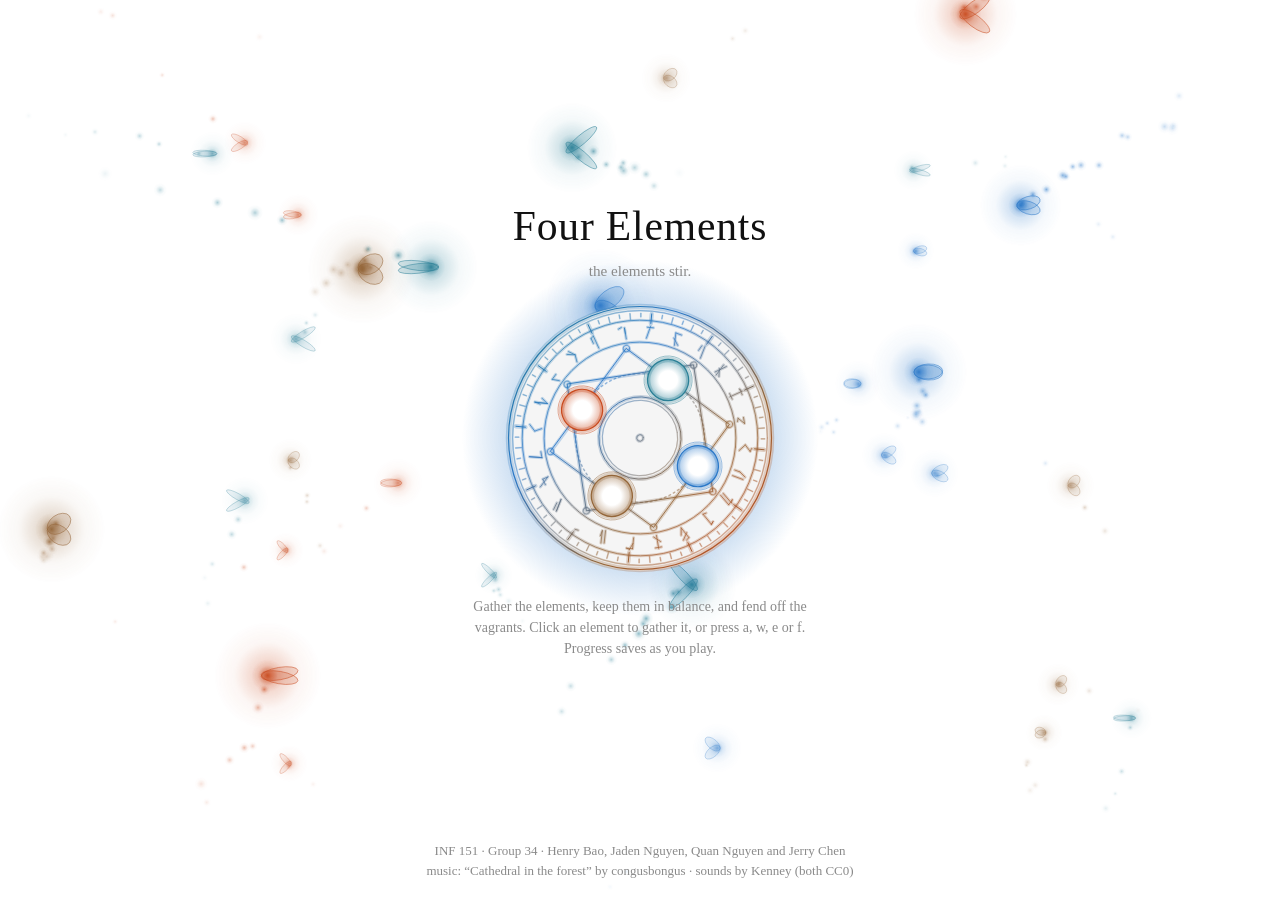
==== index.html @ 374d58bd "Refining the opening sequence UI adjustments and bug cleaning for the opening sequence" ====
<!doctype html>
<html lang="en">
<head>
<meta charset="utf-8">
<meta name="viewport" content="width=device-width, initial-scale=1">
<title>Four Elements</title>
<link rel="stylesheet" href="css/style.css">
<style>
  /* launch page: reuses the game's colours and fonts so light/dark mode match */
  body { min-height: 100vh; box-sizing: border-box; display: flex; flex-direction: column; align-items: center; padding: 20px; }
  .home { flex: 1; display: flex; flex-direction: column; align-items: center; justify-content: center; gap: 28px; text-align: center; }
  .home h1 { margin: 0; font-size: 2.6em; font-weight: normal; letter-spacing: .02em; }
  .home .sub { margin: -16px 0 0; color: var(--muted); font-size: 0.95em; }
  .menu { display: flex; flex-direction: column; align-items: center; gap: 12px; }
  .play {
    font: inherit; color: var(--fg); background: var(--bg); text-decoration: none;
    border: 1px solid var(--line); padding: 8px 0; width: 9em; text-align: center; cursor: pointer;
    transition: box-shadow .2s ease, background .2s ease;
  }
  .play.quiet { border-color: color-mix(in srgb, var(--line) 40%, var(--bg)); color: var(--dim); }
  .play:hover { background: var(--hover); text-decoration: underline; box-shadow: 0 0 14px -3px var(--fg); }
  .play:focus-visible { outline: 2px solid var(--fg); outline-offset: 2px; }
  .play:active { transform: translateY(1px); }
  .saved { margin: 0; color: var(--muted); font-size: 0.8125em; }
  .menu .confirm { display: flex; gap: 10px; align-items: baseline; font-size: 0.875em; }
  .hint { margin: 0; color: var(--muted); font-size: 0.875em; max-width: 26em; line-height: 1.5; }
  .credits { margin: 0; color: var(--muted); font-size: 0.8125em; text-align: center; line-height: 1.5; }

  /* the red circle for a returning player: erases the save, after a question */
  :root { --reset: #c4271f; }
  @media (prefers-color-scheme: dark) { :root:not([data-theme="light"]) { --reset: #ff6b5e; } }
  :root[data-theme="dark"] { --reset: #ff6b5e; }
  .reset { position: fixed; right: 18px; bottom: 14px; z-index: 4; display: flex; flex-direction: column; align-items: flex-end; gap: 10px; transition: opacity .5s ease; }
  .reset-btn { position: relative; width: 64px; height: 64px; padding: 0; border: 0; border-radius: 50%; background: none; cursor: pointer; -webkit-tap-highlight-color: transparent; }
  .reset-btn::before { content: ""; position: absolute; inset: -14px; border-radius: 50%; pointer-events: none; opacity: 0; transition: opacity .25s ease;
    background: radial-gradient(circle, color-mix(in srgb, var(--reset) 38%, transparent) 0, transparent 68%); }
  .reset-btn canvas { position: relative; display: block; width: 100%; height: 100%; opacity: .78; transition: opacity .25s ease; animation: rspin 70s linear infinite; }
  .reset-btn:hover::before, .reset-btn:focus-visible::before, .reset-btn[aria-expanded="true"]::before { opacity: 1; }
  .reset-btn:hover canvas, .reset-btn:focus-visible canvas, .reset-btn[aria-expanded="true"] canvas { opacity: 1; }
  .reset-btn:focus-visible { outline: 2px solid var(--fg); outline-offset: 2px; }
  @keyframes rspin { to { transform: rotate(360deg); } }
  .reset-ask { box-sizing: border-box; max-width: 17em; padding: 10px 14px; border: 1px solid var(--reset); background: var(--bg); font-size: 0.875em; line-height: 1.45; animation: pop .25s ease-out; }
  .reset-ask p { margin: 0 0 6px; }
  .reset-ask .btns { display: flex; gap: 14px; }
  body.playing .reset, body.fading .reset { opacity: 0; pointer-events: none; }
  @media (max-width: 760px) { body.has-reset { padding-bottom: 88px; } }

  /* ================= opening sequence ================= */
  html.playing, body.playing { overflow: hidden; }
  .home, .credits { position: relative; z-index: 3; }
  .home > :not(.menu), .menu > :not(#play), .credits { transition: opacity .5s ease; }
  body.fading .home > :not(.menu), body.fading .menu > :not(#play), body.fading .credits, body.fading #fae { opacity: 0; }

  canvas.layer { position: fixed; inset: 0; width: 100%; height: 100%; display: block; pointer-events: none; }
  #fae { z-index: 1; transition: opacity .5s ease; }
  #sigil { z-index: 2; transition: opacity .9s ease; }
  #sigil.out { opacity: 0; }
  #fx { z-index: 5; }
  #flood { z-index: 40; display: none; }                      /* shown only while the element floods the screen */

  /* the play link is the magic circle: a round, invisible hit area laid over the drawing */
  #play { position: relative; box-sizing: border-box; width: 200px; height: 200px; padding: 0; border: 0; border-radius: 50%; background: none; box-shadow: none;
    display: block; font-size: 0; color: transparent; text-shadow: none; -webkit-tap-highlight-color: transparent; }
  #play:hover { background: none; box-shadow: none; text-decoration: none; }
  #play:active { transform: none; }
  #play:focus-visible { outline: 2px solid var(--fg); outline-offset: 4px; }

  /* dialog bubble, centred in the hole */
  .dialog { position: fixed; inset: 0; z-index: 7; display: grid; place-items: center; pointer-events: none; }
  .bubble { --c: var(--fg); font: inherit; font-size: clamp(1.05rem, 2.6vw, 1.9rem); color: var(--fg); background: var(--bg); border: 1px solid var(--c); border-radius: 999px; padding: .65em 1.4em; max-width: min(86vw, 22em); cursor: pointer; opacity: 0; pointer-events: none; box-shadow: 0 0 24px -6px var(--c); position: relative; will-change: transform, opacity; -webkit-tap-highlight-color: transparent; }
  .bubble::after { content: ""; position: absolute; inset: -4px; border-radius: inherit; box-shadow: 0 0 44px 4px var(--c); opacity: 0; pointer-events: none; }
  .bubble:hover { background: color-mix(in srgb, var(--c) 14%, var(--bg)); }
  .bubble:focus-visible { outline: 2px solid var(--fg); outline-offset: 4px; }
  .bubble.show { opacity: 1; pointer-events: auto; animation: pop .5s ease-out, bob 3.6s ease-in-out .5s infinite; }
  .bubble.show.burst { pointer-events: none; animation: burst .7s ease-out forwards; }
  .bubble.show.burst::after { animation: flash .7s ease-out forwards; }
  @keyframes pop { from { opacity: 0; transform: scale(.8); } to { opacity: 1; transform: scale(1); } }
  @keyframes bob { 0%, 100% { transform: translateY(0); } 50% { transform: translateY(-6px); } }
  @keyframes burst { 0% { opacity: 1; transform: scale(1); } 30% { opacity: 1; transform: scale(1.12); } 100% { opacity: 0; transform: scale(1.5); } }
  @keyframes flash { 0% { opacity: 0; } 30% { opacity: 1; } 100% { opacity: 0; } }

  /* the four elements, one per hole */
  #stage { position: fixed; inset: 0; z-index: 6; pointer-events: none; }
  .elbtn { --c: var(--fg); position: fixed; left: 0; top: 0; padding: 0; border: 0; background: none; border-radius: 50%; cursor: pointer; color: var(--c); display: grid; place-items: center; opacity: 0; pointer-events: none; transform: translate(-50%, -50%); transition: opacity .9s ease, transform .9s ease; -webkit-tap-highlight-color: transparent; }
  .elbtn::before { content: ""; position: absolute; inset: -30%; border-radius: 50%; pointer-events: none; opacity: .85; transition: opacity .6s ease;
    background: radial-gradient(circle, color-mix(in srgb, var(--c) 34%, transparent) 0, transparent 66%); }
  .elbtn.on { opacity: 1; will-change: translate, opacity; }
  .elbtn.live { pointer-events: auto; }
  .elbtn.live:hover, .elbtn:focus-visible { transform: translate(-50%, -50%) scale(1.14); transition-duration: .25s; }
  .elbtn:focus-visible { outline: 2px solid var(--fg); outline-offset: 4px; }
  .elbtn svg { position: relative; width: 76%; height: 76%; overflow: visible; }
  .elbtn.air svg { animation: sway 3s ease-in-out infinite alternate; }
  .elbtn.water svg { animation: bobv 2.6s ease-in-out infinite alternate; }
  .elbtn.fire svg { animation: flick 1.3s steps(1, end) infinite; }
  @keyframes sway { from { transform: translateX(-2px); } to { transform: translateX(3px); } }
  @keyframes bobv { from { transform: translateY(-2px); } to { transform: translateY(2px); } }
  @keyframes flick { 0% { opacity: 1; } 18% { opacity: .78; } 34% { opacity: 1; } 55% { opacity: .85; } 72% { opacity: 1; } 88% { opacity: .8; } }
  .elbtn.on.off { opacity: 0; transition-duration: .6s; pointer-events: none; }
  .elbtn.on.chosen { transform: translate(-50%, -50%) scale(1.7); pointer-events: none; transition-duration: 1.1s; }
  .elbtn.on.chosen::before { opacity: 1; }

  /* "Choose an element:" */
  .choose { position: fixed; left: 50%; top: 0; z-index: 6; transform: translate(-50%, -100%); width: max-content; max-width: 90vw; text-align: center; opacity: 0; pointer-events: none; transition: opacity 1s ease; }
  .choose.on { opacity: 1; }
  .choose h2 { margin: 0; font-size: 1.6em; font-weight: normal; color: var(--fg); }
  .choose .cap { min-height: 1.5em; margin-top: 4px; font-style: italic; }

  /* leaving */
  #veil { position: fixed; inset: 0; z-index: 50; background: var(--bg); opacity: 0; pointer-events: none; transition: opacity 1s ease; }
  #veil.on { opacity: 1; pointer-events: auto; }
</style>
</head>
<body>
  <canvas id="fae" class="layer" aria-hidden="true"></canvas>
  <canvas id="sigil" class="layer" aria-hidden="true"></canvas>

  <main class="home">
    <h1>Four Elements</h1>
    <p class="sub">the elements stir.</p>
    <div class="menu">
      <a class="play" id="play" href="game.html" aria-label="play">play.</a>
      <p class="saved" id="saved" hidden></p>
    </div>
    <p class="hint">Gather the elements, keep them in balance, and fend off the vagrants. Click an element to gather it, or press a, w, e or f. Progress saves as you play.</p>
  </main>
  <p class="credits">INF 151 · Group 34 · Henry Bao, Jaden Nguyen, Quan Nguyen and Jerry Chen<br>music: “Cathedral in the forest” by congusbongus · sounds by Kenney (both CC0)</p>

  <div class="reset" id="reset-wrap" hidden>
    <div class="reset-ask" id="reset-ask" role="alertdialog" aria-labelledby="reset-q" hidden>
      <p id="reset-q">delete all progress and start over?</p>
      <div class="btns"><button class="link" id="reset-yes" type="button">yes.</button><button class="link" id="reset-no" type="button">no.</button></div>
    </div>
    <button class="reset-btn" id="reset-btn" type="button" aria-label="reset all progress" aria-expanded="false"><canvas id="reset-c" aria-hidden="true"></canvas></button>
  </div>

  <canvas id="fx" class="layer" aria-hidden="true"></canvas>
  <div id="stage"></div>
  <div class="choose" id="choose"><h2>Choose an element:</h2><div class="cap" id="caption" aria-live="polite"></div></div>
  <div class="dialog"><button class="bubble" id="bubble" type="button"></button></div>
  <canvas id="flood" class="layer" aria-hidden="true"></canvas>
  <div id="veil"></div>

<script src="js/config.js"></script>
<script>
  // What the home page knows about the player: the element they chose first, and (when the game's save can be read) the time played.
  // The home page keeps its own copy of the element (HOME_KEY), because the game page is a different file and some browsers
  // do not share storage between files opened from disk. The game hands the element over in the address (?el=air) when the
  // player comes back with "back." and "?reset=1" when they restart there.
  (function () {
    const HOME_KEY = 'four-elements-home-v1', ids = ['air', 'water', 'earth', 'fire'];
    const q = new URLSearchParams(location.search);
    let el = null, played = null;
    try {
      if (q.get('reset')) { localStorage.removeItem(HOME_KEY); localStorage.removeItem(FE.SAVE_KEY); sessionStorage.removeItem('fe-chosen'); }
      else if (ids.includes(q.get('el'))) localStorage.setItem(HOME_KEY, q.get('el'));
    } catch (e) {}
    if (q.has('el') || q.has('reset')) { try { history.replaceState(null, '', location.pathname); } catch (e) {} }
    try {
      const sv = JSON.parse(localStorage.getItem(FE.SAVE_KEY));
      if (sv && sv.owned && ids.includes(sv.owned[0])) { el = sv.owned[0]; played = Math.floor(sv.played || 0); localStorage.setItem(HOME_KEY, el); }
    } catch (e) {}
    if (!el) { try { const h = localStorage.getItem(HOME_KEY); if (ids.includes(h)) el = h; } catch (e) {} }
    window.FEHome = { key: HOME_KEY, el };
    if (!el) return;
    // a returning player: "play." becomes "continue."; the circle and the red reset circle are set up by the script below
    FE.$('play').textContent = 'continue.'; FE.$('play').setAttribute('aria-label', 'continue');
    FE.$('saved').textContent = played == null ? el : `${el} \u00b7 ${Math.floor(played / 60)}:${String(played % 60).padStart(2, '0')} played`;
    FE.$('saved').hidden = false;
  })();
</script>

<script>
/* The opening sequence. Standalone: it only uses the game's CSS variables, never the game's FE modules, so it does not
 * touch the game's save hash.
 *
 * Phases: home (fae + magic circle) -> pulse -> zoom into hole 1 -> four dialog bubbles (the circle turns a quarter
 * each time) -> circle settles in the middle -> air, fire, water, earth appear -> choose one -> it engulfs the screen
 * -> game.html.
 *
 * One "camera" object C drives the circle: centre (cx, cy), scale s, spin rot, plus the angles of the hole ring and
 * the two decoration rings. The holes sit at hole angle = rot + ring + i*90 (clockwise from north). Hole i is
 * air, water, earth, fire for i = 0..3, so when rot + ring is a multiple of 360 they are north, east, south, west.
 */
(() => {
'use strict';
const $ = id => document.getElementById(id);
const TAU = Math.PI * 2;
const ids = ['air', 'water', 'earth', 'fire'];            // hole order, clockwise from north
const OUT = 96, HOLE_R = 47, HOLE_RAD = 15;                // circle units: outer radius, hole orbit radius, hole radius
const LINES = ['...Huh?', 'What... happened...?', 'Where am I?', 'What... is this...?'];
const clamp = (v, a, b) => Math.min(b, Math.max(a, v));
const lerp = (a, b, t) => a + (b - a) * t;
const rand = (a, b) => b === undefined ? Math.random() * a : a + Math.random() * (b - a);
let aborted = false;
const wait = ms => new Promise(r => setTimeout(() => { if (!aborted) r(); }, ms));

// ---- easing ----
function bez(x1, y1, x2, y2) {
  const cx = 3 * x1, bx = 3 * (x2 - x1) - cx, ax = 1 - cx - bx;
  const cy = 3 * y1, by = 3 * (y2 - y1) - cy, ay = 1 - cy - by;
  const X = t => ((ax * t + bx) * t + cx) * t, Y = t => ((ay * t + by) * t + cy) * t, dX = t => (3 * ax * t + 2 * bx) * t + cx;
  return x => {
    if (x <= 0) return 0;
    if (x >= 1) return 1;
    let t = x;
    for (let i = 0; i < 8; i++) { const d = X(t) - x; if (Math.abs(d) < 1e-5) break; const s = dX(t); if (Math.abs(s) < 1e-6) break; t -= d / s; }
    if (t < 0 || t > 1) { let lo = 0, hi = 1; t = x; for (let i = 0; i < 24; i++) { if (X(t) < x) lo = t; else hi = t; t = (lo + hi) / 2; } }
    return Y(t);
  };
}
const easeIO = bez(.65, 0, .35, 1);
const easeOut = p => 1 - Math.pow(1 - p, 3);
const easeIn = p => p * p;

function tween(ms, fn) {
  return new Promise(res => {
    const t0 = performance.now();
    const step = now => {
      if (aborted) return;                                  // never resolves: the sequence just stops
      const p = Math.min(1, (now - t0) / ms);
      fn(p);
      if (p < 1) requestAnimationFrame(step); else res();
    };
    requestAnimationFrame(step);
  });
}

// ---- colours (read from the game's CSS, so light and dark mode match) ----
const mq = matchMedia('(prefers-color-scheme: dark)');
const isDark = () => { const t = document.documentElement.dataset.theme; return t === 'dark' || (t !== 'light' && mq.matches); };
const PAL = {};
function readPal() {
  const cs = getComputedStyle(document.documentElement);
  ids.forEach(id => { PAL[id] = cs.getPropertyValue('--' + id).trim(); PAL[id + 'I'] = cs.getPropertyValue('--' + id + '-ink').trim() || PAL[id]; });
  PAL.reset = cs.getPropertyValue('--reset').trim() || '#c4271f';
  PAL.bg = cs.getPropertyValue('--bg').trim() || '#ffffff'; PAL.fg = cs.getPropertyValue('--fg').trim() || '#111111';
  PAL.disc = blend(PAL.bg, PAL.fg, .04);                       // the circle's face: the page colour, a touch toward the text colour
}
const pc = id => isDark() ? PAL[id] : PAL[id + 'I'];
const rgbOf = c => {
  c = String(c).trim();
  if (c[0] === '#') { if (c.length === 4) c = '#' + c[1] + c[1] + c[2] + c[2] + c[3] + c[3]; return [parseInt(c.slice(1, 3), 16), parseInt(c.slice(3, 5), 16), parseInt(c.slice(5, 7), 16)]; }
  const m = c.match(/\d+(\.\d+)?/g); return m ? m.slice(0, 3).map(Number) : [255, 255, 255];
};
const rgba = (c, a) => { const [r, g, b] = rgbOf(c); return `rgba(${r},${g},${b},${a})`; };
const blend = (a, b, t) => { const A = rgbOf(a), B = rgbOf(b); return `rgb(${A.map((v, i) => Math.round(lerp(v, B[i], t))).join(',')})`; };
const mix = (c, f) => { const t = f > 0 ? 255 : 0, k = Math.abs(f); return '#' + rgbOf(c).map(v => Math.round(lerp(v, t, k)).toString(16).padStart(2, '0')).join(''); };
const hs = (i, k) => { const v = Math.sin(i * 127.1 + k * 311.7) * 43758.5453; return v - Math.floor(v); };   // stable pseudo-random

// ---- screen, canvases ----
let W = innerWidth, H = innerHeight, dpr = 1, fdpr = 1;
let dprCap = 2, quality = 0;                                   // quality drops (smaller canvases, no glow pass) if the device cannot keep up; see watchPerf
const faeC = $('fae'), fxC = $('fx'), flC = $('flood'), sigC = $('sigil');
const fa = faeC.getContext('2d'), fc = fxC.getContext('2d'), fl = flC.getContext('2d'), sg = sigC.getContext('2d');
const btn = $('play'), bubble = $('bubble');

// ---- the camera ----
const C = { cx: 0, cy: 0, s: 1, rot: 0, ring: 0, d1: 0, d2: 0, hover: 0, breath: 1, boost: 0 };
const homeR = () => clamp(Math.min(W, H) * 0.17, 80, 130);
// the circle sits where the play link sits in the page; once the sequence starts that spot is frozen
let frozen = null;
const poseHome = () => {
  if (frozen) return frozen;
  const r = btn.getBoundingClientRect();
  return { cx: r.left + r.width / 2, cy: r.top + r.height / 2, s: homeR() / OUT };
};
const poseZoom = () => ({ cx: 0, cy: 0, s: Math.hypot(W / 2, H / 2) / HOLE_R });
const poseCenter = () => { const R = Math.min(W * 0.42, H * 0.36); return { cx: W / 2, cy: H / 2, s: R / OUT }; };
const poseChoose = () => { const p = poseCenter(); p.cy += H * 0.06; return p; };
const zoomAngle = () => Math.atan2(W / 2, -H / 2) * 180 / Math.PI;     // direction from the top-left corner to the screen centre
const zoomRot = i => { const base = zoomAngle() - C.ring - i * 90; return base + 360 * Math.round((C.rot - base) / 360); };
let curHole = 0, rest = null, phase = 'home';
const setRest = fn => { rest = fn; Object.assign(C, fn()); };
const holePos = (i, c = C) => { const a = (c.rot + c.ring + i * 90) * Math.PI / 180; return { x: c.cx + c.s * HOLE_R * Math.sin(a), y: c.cy - c.s * HOLE_R * Math.cos(a) }; };

async function move({ to, rot, ms, ease, rotEase }) {
  rest = null;
  const f = { cx: C.cx, cy: C.cy, s: C.s, rot: C.rot };
  await tween(ms, p => {
    const t = to(), e = ease(p);
    C.cx = lerp(f.cx, t.cx, e); C.cy = lerp(f.cy, t.cy, e); C.s = f.s * Math.pow(t.s / f.s, e);
    if (rot != null) C.rot = lerp(f.rot, rot, (rotEase || ease)(p));
  });
  Object.assign(C, to());
  if (rot != null) C.rot = rot;
}

// ---- the magic circle: drawn on a canvas, in circle units under one camera transform, so lines stay crisp at any zoom.
// (It used to be an SVG. At full zoom the browser re-rasterised ~200 huge strokes and a dozen opacity groups every frame.
// Here the shapes are built once as Path2D objects and each frame is a handful of stroke calls.) ----
const pol = (a, r) => [Math.sin(a) * r, -Math.cos(a) * r];
const circle = (r, cx = 0, cy = 0) => { const p = new Path2D(); p.moveTo(cx + r, cy); p.arc(cx, cy, r, 0, TAU); return p; };
const segs = list => { const p = new Path2D(); for (const [u, v] of list) { p.moveTo(u[0], u[1]); p.lineTo(v[0], v[1]); } return p; };
// a layer is a list of [path, line width, dash]
const L0 = [[circle(96), .9], [circle(93), .3]];                           // outer rings (still)
const L1 = [];                                                             // tick band and rune band (turns slowly)
{
  const fine = [], bold = [];
  for (let k = 0; k < 72; k++) {
    const a = k * 5 * Math.PI / 180, long = k % 6 === 0, len = long ? 7 : (k % 2 ? 2.5 : 4);
    (long ? bold : fine).push([pol(a, 91), pol(a, 91 - len)]);
  }
  let seed = 7; const rng = () => { seed = (seed + 0x6D2B79F5) | 0; let t = Math.imul(seed ^ (seed >>> 15), 1 | seed); t = (t + Math.imul(t ^ (t >>> 7), 61 | t)) ^ t; return ((t ^ (t >>> 14)) >>> 0) / 4294967296; };
  const GP = [[-2.2, -4], [2.2, -4], [-2.2, 0], [2.2, 0], [-2.2, 4], [2.2, 4], [0, -4.8], [0, 4.8]];
  const runes = [];
  for (let k = 0; k < 24; k++) {
    const a = k * 15 * Math.PI / 180, pt = ([u, v]) => { const [x, y] = pol(a, 77 + v); return [x + Math.cos(a) * u, y + Math.sin(a) * u]; };
    for (let j = 0, n = 3 + Math.floor(rng() * 2); j < n; j++) {
      const p = GP[Math.floor(rng() * 8)], q = GP[Math.floor(rng() * 8)];
      if (p === q) continue;
      runes.push([pt(p), pt(q)]);
    }
  }
  L1.push([segs(fine), .3], [segs(bold), .7], [circle(86), .5], [circle(70), .5], [segs(runes), .5]);
}
const L2 = [];                                                             // two squares (an eight-pointed star), the orbit track and the core (turns the other way)
{
  const sqA = [45, 135, 225, 315], sqB = [0, 90, 180, 270];
  const square = arr => { const p = new Path2D(); arr.forEach((deg, j) => { const [x, y] = pol(deg * Math.PI / 180, 66); j ? p.lineTo(x, y) : p.moveTo(x, y); }); p.closePath(); return p; };
  L2.push([square(sqA), .6], [square(sqB), .6]);
  const nodes = new Path2D();
  [...sqA, ...sqB].forEach(deg => { const [x, y] = pol(deg * Math.PI / 180, 66); nodes.addPath(circle(2.4, x, y)); });
  L2.push([nodes, .4], [circle(HOLE_R), .3, [1.2, 2.4]], [circle(30), .6], [circle(27.5), .25]);
}
const L2dot = L2.concat([[circle(2.4), .5]]);                              // the centre dot, left out when a symbol sits there
const holeShape = circle(HOLE_RAD), holeRing = circle(HOLE_RAD + 2.6), faceShape = circle(OUT + 1), auraShape = circle(130);

// A returning player (there is a save) sees the circle in the colour of the element they chose first, with its symbol in the middle.
let tint = FEHome.el && ids.includes(FEHome.el) ? FEHome.el : null, symbol = null;
const symbolPaths = () => symbol || (symbol = [...ICON[tint].matchAll(/<path d="([^"]+)"[^>]*?stroke-width="([\d.]+)"/g)].map(m => [new Path2D(m[1]), +m[2]]));

let T = 0, sigOn = true;
const sigPrev = new Array(11).fill(NaN);
function renderSigil() {
  if (!sigOn) return;
  const sc = C.s * (1 + C.breath * (0.012 * Math.sin(T * 1.7) + 0.04 * C.hover));
  const cur = [C.cx, C.cy, sc, C.rot, C.ring, C.d1, C.d2, C.breath, C.hover, C.boost, dpr];
  // redraw when the circle moved; when it is only resting, the slow glow shimmer is redrawn a few times a second
  let moved = false;
  for (let i = 0; i < cur.length; i++) if (Math.abs(cur[i] - sigPrev[i]) > 1e-4 || sigPrev[i] !== sigPrev[i]) { moved = true; break; }
  if (!moved && T - sigPrev.t < .16) return;
  for (let i = 0; i < cur.length; i++) sigPrev[i] = cur[i];
  sigPrev.t = T;

  const ink = tint ? ids.map(() => pc(tint)) : ids.map(pc), glowOn = quality < 2 && sc < 5, ctx = sg;      // magnified past ~5x the glow is invisible and costs the most to draw
  const g = clamp(.22 + .07 * Math.sin(T * 2.1) + .3 * C.hover * C.breath + .5 * C.boost, 0, 1);
  ctx.setTransform(1, 0, 0, 1, 0, 0);
  ctx.clearRect(0, 0, sigC.width, sigC.height);
  ctx.setTransform(dpr, 0, 0, dpr, 0, 0);
  ctx.translate(C.cx, C.cy); ctx.rotate(C.rot * Math.PI / 180); ctx.scale(sc, sc);

  const w = ink[1], ag = ctx.createRadialGradient(0, 0, 0, 0, 0, 130);        // the faint blue aura
  ag.addColorStop(0, rgba(w, 0)); ag.addColorStop(.6, rgba(w, 0)); ag.addColorStop(.74, rgba(w, .3)); ag.addColorStop(1, rgba(w, 0));
  ctx.globalAlpha = clamp(.75 + C.boost + .4 * C.hover, 0, 1); ctx.fillStyle = ag; ctx.fill(auraShape);
  ctx.globalAlpha = 1; ctx.fillStyle = PAL.disc; ctx.fill(faceShape);

  const grad = ctx.createLinearGradient(-OUT, -OUT, OUT, OUT);                // one colour sweep across the whole circle
  ink.forEach((c, k) => grad.addColorStop(k / 3, c));
  ctx.strokeStyle = grad; ctx.lineCap = 'round'; ctx.lineJoin = 'round';
  const pass = list => {
    if (glowOn) {                                                            // a wide, faint copy underneath = the glow
      ctx.globalAlpha = g;
      for (const [p, lw, dash] of list) { ctx.lineWidth = lw * 4.5; ctx.setLineDash(dash || []); ctx.stroke(p); }
      ctx.globalAlpha = 1;
    }
    for (const [p, lw, dash] of list) { ctx.lineWidth = lw; ctx.setLineDash(dash || []); ctx.stroke(p); }
    ctx.setLineDash([]);
  };
  pass(L0);
  ctx.save(); ctx.rotate(C.d1 * Math.PI / 180); pass(L1); ctx.restore();
  ctx.save(); ctx.rotate(C.d2 * Math.PI / 180); pass(tint ? L2 : L2dot); ctx.restore();
  if (tint) {                                                                  // the element's symbol, upright in the middle
    const sp = symbolPaths(), k = 1.55;
    ctx.save(); ctx.translate(-12 * k, -12 * k); ctx.scale(k, k); ctx.strokeStyle = ink[0];
    if (glowOn) { ctx.globalAlpha = g; for (const [p, lw] of sp) { ctx.lineWidth = lw * 3.5; ctx.stroke(p); } ctx.globalAlpha = 1; }
    for (const [p, lw] of sp) { ctx.lineWidth = lw; ctx.stroke(p); }
    ctx.restore();
  }

  ctx.save(); ctx.rotate(C.ring * Math.PI / 180);                             // the four holes, orbiting the centre
  ids.forEach((id, i) => {
    ctx.save(); ctx.rotate(i * Math.PI / 2); ctx.translate(0, -HOLE_R);
    ctx.fillStyle = PAL.bg; ctx.fill(holeShape);
    const hg = ctx.createRadialGradient(0, 0, 0, 0, 0, HOLE_RAD);
    hg.addColorStop(0, rgba(ink[i], 0)); hg.addColorStop(.45, rgba(ink[i], 0)); hg.addColorStop(1, rgba(ink[i], .45));
    ctx.fillStyle = hg; ctx.fill(holeShape);
    ctx.strokeStyle = ink[i];
    if (glowOn) { ctx.globalAlpha = g; ctx.lineWidth = 4; ctx.stroke(holeShape); ctx.globalAlpha = 1; }
    ctx.lineWidth = .9; ctx.stroke(holeShape);
    ctx.lineWidth = .3; ctx.stroke(holeRing);
    ctx.restore();
  });
  ctx.restore();
}

// ---- glow sprites (cheap soft light for fae, sparks and effects) ----
const spr = {};
function sprite(c) {
  if (spr[c]) return spr[c];
  const k = document.createElement('canvas'); k.width = k.height = 64;
  const g = k.getContext('2d'), gr = g.createRadialGradient(32, 32, 0, 32, 32, 32);
  gr.addColorStop(0, rgba(c, 1)); gr.addColorStop(.25, rgba(c, .55)); gr.addColorStop(.6, rgba(c, .12)); gr.addColorStop(1, rgba(c, 0));
  g.fillStyle = gr; g.fillRect(0, 0, 64, 64);
  return (spr[c] = k);
}
function glow(ctx, x, y, r, c, a) { if (a <= 0) return; ctx.globalAlpha = Math.min(1, a); ctx.drawImage(sprite(c), x - r, y - r, r * 2, r * 2); ctx.globalAlpha = 1; }

// ---- fae: two layers of little elemental sprites. The front layer is larger and brighter. ----
let faeOn = true, faeCleared = false;
const fae = [], sparks = [];
const WING = { air: [3.4, .8], water: [2.3, 1.2], earth: [1.9, 1.3], fire: [2.7, .9] };   // wing length, width (in body radii)
function mkFae(front, i) {
  return { el: ids[i % 4], front, x: rand(W), y: rand(H), vx: 0, vy: 0, tx: rand(W), ty: rand(H), tt: rand(2),
    r: front ? rand(5, 7.5) : rand(2.8, 4.2), ph: rand(TAU), fl: rand(10, 15), k: front ? 1 : .6 };
}
function spawnFae() {
  fae.length = 0;
  const nb = clamp(Math.round(W * H / 55000), 12, 28), nf = clamp(Math.round(W * H / 120000), 6, 14);
  for (let i = 0; i < nb; i++) fae.push(mkFae(false, i));      // back layer first, so the front layer draws over it
  for (let i = 0; i < nf; i++) fae.push(mkFae(true, i));
}
function fitFae(ow, oh) {                                        // the window changed size (windowed <-> fullscreen): spread the fae over the new area
  const sx = W / ow, sy = H / oh;
  for (const f of fae) { f.x *= sx; f.tx *= sx; f.y *= sy; f.ty *= sy; }
  for (const p of sparks) { p.x *= sx; p.y *= sy; }
  const nb = clamp(Math.round(W * H / 55000), 12, 28), nf = clamp(Math.round(W * H / 120000), 6, 14);
  let b = fae.filter(f => !f.front).length, fr = fae.length - b;
  for (; b < nb; b++) fae.unshift(mkFae(false, b));
  for (; fr < nf; fr++) fae.push(mkFae(true, fr));
  while (b > nb) { fae.splice(fae.findIndex(f => !f.front), 1); b--; }
  while (fr > nf) { fae.splice(fae.findIndex(f => f.front), 1); fr--; }
}
function updateFae(dt) {
  for (const f of fae) {
    f.tt -= dt;
    if (f.tt <= 0) { f.tt = rand(1.6, 4); f.tx = clamp(f.x + rand(-1, 1) * W * .25, -20, W + 20); f.ty = clamp(f.y + rand(-1, 1) * H * .25, -20, H + 20); }
    const k = .9 * f.k;
    f.vx += ((f.tx - f.x) * k - f.vx * 1.6) * dt;
    f.vy += ((f.ty - f.y) * k - f.vy * 1.6) * dt;
    f.x += f.vx * dt; f.y += f.vy * dt + Math.sin(T * 2.3 + f.ph) * 10 * dt;
    if (Math.random() < dt * (f.front ? 9 : 4) * (quality > 1 || !orbitOn ? .4 : 1)) {   // fewer sparks once the pulse has started
      const o = { x: f.x + rand(-1, 1) * f.r, y: f.y + rand(-1, 1) * f.r, el: f.el, age: 0, life: rand(.8, 1.4), r: f.front ? rand(1.5, 2.6) : rand(1, 1.8), a: f.front ? 1 : .55, vx: 0, vy: 0 };
      if (f.el === 'air') { o.vx = rand(-12, 12); o.vy = rand(-12, 12); }
      else if (f.el === 'water') { o.vx = rand(-6, 6); o.vy = rand(14, 44); }
      else if (f.el === 'earth') { o.vx = rand(-6, 6); o.vy = rand(6, 26); }
      else { o.vx = rand(-10, 10); o.vy = -rand(24, 60); }
      sparks.push(o);
    }
  }
  for (let i = sparks.length - 1; i >= 0; i--) { const p = sparks[i]; p.age += dt; if (p.age >= p.life) { sparks.splice(i, 1); continue; } p.x += p.vx * dt; p.y += p.vy * dt; }
}
function drawFae() {
  const dark = isDark();
  fa.clearRect(0, 0, W, H);
  fa.globalCompositeOperation = dark ? 'lighter' : 'source-over';
  for (const p of sparks) glow(fa, p.x, p.y, p.r * 3.2, pc(p.el), (1 - p.age / p.life) * p.a * (dark ? .9 : .7));
  for (const f of fae) {
    const c = pc(f.el), a = f.front ? 1 : .5, [wl, ww] = WING[f.el];
    glow(fa, f.x, f.y, f.r * (f.front ? 8 : 6.5), c, (dark ? .6 : .4) * a);
    const flap = Math.sin(T * f.fl + f.ph), face = f.vx < 0 ? -1 : 1;
    fa.save(); fa.translate(f.x, f.y); fa.scale(face, 1);
    fa.fillStyle = rgba(dark ? '#ffffff' : c, (dark ? .22 : .18) * a); fa.strokeStyle = rgba(c, .6 * a); fa.lineWidth = .8;
    for (const s of [-1, 1]) {
      fa.save(); fa.rotate(s * (.45 + .4 * flap));
      fa.beginPath(); fa.ellipse(-f.r * wl * .5 - f.r * .4, 0, f.r * wl, f.r * ww, 0, 0, TAU); fa.fill(); fa.stroke();
      fa.restore();
    }
    fa.restore();
    glow(fa, f.x, f.y, f.r * 2.4, dark ? '#ffffff' : c, dark ? .95 * a : .9 * a);
  }
  fa.globalCompositeOperation = 'source-over';
}

// ---- effects canvas: pulses, element reveals, drifting particles ----
const fx = [], parts = [], idle = {};
function emit(o) { parts.push(Object.assign({ x: 0, y: 0, vx: 0, vy: 0, g: 0, life: 1, age: 0, r: 3, c: '#fff', a: 1, kind: 'dot' }, o)); }
function updParts(dt) {
  for (let i = parts.length - 1; i >= 0; i--) {
    const p = parts[i];
    p.age += dt;
    if (p.age >= p.life) { parts.splice(i, 1); continue; }
    p.vy += p.g * dt;
    if (p.hole != null) {                                         // idle particles follow their hole as the circle moves
      if (p.orb) { p.oa += p.ow * dt; p.rx = Math.cos(p.oa) * p.or; p.ry = Math.sin(p.oa) * p.or; }
      else { p.rx += p.vx * dt; p.ry += p.vy * dt; }
      const h = holePos(p.hole); p.x = h.x + p.rx; p.y = h.y + p.ry;
    } else { p.x += p.vx * dt; p.y += p.vy * dt; }
    const k = 1 - p.age / p.life;
    if (p.kind === 'drop') { fc.fillStyle = rgba(p.c, .95 * k); fc.beginPath(); fc.arc(p.x, p.y, p.r, 0, TAU); fc.fill(); }
    else if (p.kind === 'bubble') { fc.strokeStyle = rgba(p.c, .8 * k); fc.lineWidth = 1; fc.beginPath(); fc.arc(p.x, p.y, p.r, 0, TAU); fc.stroke(); }
    else glow(fc, p.x, p.y, p.r * 3, p.c, p.a * k);
  }
}
function idleEmit(dt) {
  for (const id in idle) {
    const o = idle[id];
    if (!o.on || Math.random() > dt * o.rate) continue;
    const i = ids.indexOf(id), hr = HOLE_RAD * C.s, sc = clamp(hr / 50, .5, 1.6), c = pc(id);
    if (id === 'air') emit({ hole: i, orb: true, oa: rand(TAU), ow: rand(1.5, 3) * (Math.random() < .5 ? -1 : 1), or: hr * rand(.55, 1), life: rand(1.2, 2.2), r: rand(1.2, 2.2) * sc, c, rx: 0, ry: 0 });
    else if (id === 'fire') emit({ hole: i, rx: rand(-.5, .5) * hr, ry: hr * rand(.2, .6), vx: rand(-8, 8) * sc, vy: -rand(30, 70) * sc, life: rand(.9, 1.6), r: rand(1.5, 2.8) * sc, c: Math.random() < .5 ? c : '#ffb347' });
    else if (id === 'water') emit({ hole: i, kind: 'bubble', rx: rand(-.6, .6) * hr, ry: hr * .7, vx: rand(-4, 4) * sc, vy: -rand(14, 30) * sc, life: rand(1.4, 2.4), r: rand(2, 4) * sc, c });
    else emit({ hole: i, rx: rand(-.7, .7) * hr, ry: -hr * rand(.1, .6), vx: rand(-3, 3) * sc, vy: rand(6, 18) * sc, life: rand(1.4, 2.4), r: rand(1.2, 2.4) * sc, c, a: .8 });
  }
}
function ring(x, y, r0, r1, dur, c, delay = 0, w = 3, sq = 1) {
  dur /= 1000;                                                  // callers pass ms; delay is in seconds
  let t = -delay;
  fx.push(dt => {
    t += dt; if (t < 0) return true;
    const p = t / dur; if (p >= 1) return false;
    const r = lerp(r0, r1, easeOut(p)), a = Math.pow(1 - p, 1.5);
    fc.beginPath(); fc.ellipse(x, y, r, r * sq, 0, 0, TAU);
    fc.strokeStyle = rgba(c, .28 * a); fc.lineWidth = w * 5 * (1 - p * .5); fc.stroke();
    fc.strokeStyle = rgba(c, a); fc.lineWidth = w * (1 - p * .5); fc.stroke();
    return true;
  });
}

// air: currents gather into a swirl
function airSwirl(x, y, hr) {
  const c = pc('air'), ps = [], dur = 1.5; let t = 0;
  for (let i = 0; i < 50; i++) ps.push({ a: rand(TAU), r: hr * rand(1.4, 3.4), w: rand(3, 6), len: rand(.5, 1.3), d: rand(0, .55), lw: rand(1, 2.6) });
  fx.push(dt => {
    t += dt;
    fc.lineCap = 'round';
    for (const p of ps) {
      const tt = t - p.d; if (tt < 0) continue;
      const k = Math.min(1, tt / (dur - .5)), r = lerp(p.r, hr * .1, k * k), a = p.a + p.w * tt * (1 + 2 * k);
      fc.strokeStyle = rgba(c, Math.sin(k * Math.PI) * .9); fc.lineWidth = p.lw;
      fc.beginPath(); fc.arc(x, y, r, a - p.len, a); fc.stroke();
    }
    glow(fc, x, y, hr * 1.6 * easeIn(Math.min(1, t / dur)), c, .55 * Math.min(1, t / dur) * (t > dur ? Math.max(0, 1 - (t - dur) / .4) : 1));
    return t < dur + .4;
  });
}
// fire: a flicker of tongues, with embers
function fireFlicker(x, y, hr) {
  const c = pc('fire'), dur = 1.7, sc = clamp(hr / 50, .5, 1.8); let t = 0, nt = 0, f = 1, jit = [1, 1, 1];
  fx.push(dt => {
    t += dt; nt -= dt;
    if (nt <= 0) { f = .45 + Math.random() * .55; nt = .05 + Math.random() * .07; jit = jit.map(() => .65 + Math.random() * .6); }
    const env = Math.min(1, t / .35) * (t > dur - .5 ? Math.max(0, (dur - t) / .5) : 1);
    glow(fc, x, y, hr * (1.5 + .7 * f), c, .75 * env * f);
    const base = y + hr * .55;
    [[c, 1, .55], ['#ffb347', .72, .8], ['#ffe08a', .45, .9]].forEach(([col, k, al]) => {
      fc.fillStyle = rgba(col, al * env);
      [[-.38, 0], [0, 1], [.38, 2]].forEach(([ox, j]) => {
        const h = hr * (j === 1 ? 1.35 : .95) * jit[j] * k * (.7 + .5 * f), w = hr * .3 * k, bx = x + ox * hr;
        fc.beginPath(); fc.moveTo(bx - w, base); fc.quadraticCurveTo(bx - w * .6, base - h * .4, bx + (jit[j] - 1) * hr * .2, base - h); fc.quadraticCurveTo(bx + w * .6, base - h * .4, bx + w, base); fc.closePath(); fc.fill();
      });
    });
    if (t < .9 && Math.random() < dt * 50) emit({ x: x + rand(-.5, .5) * hr, y: y + hr * .3, vx: rand(-30, 30) * sc, vy: -rand(60, 160) * sc, life: rand(.6, 1.2), r: rand(1.5, 3) * sc, c: '#ffb347' });
    return t < dur;
  });
}
// water: a splash, with ripples
function waterSplash(x, y, hr) {
  const c = pc('water'), sc = clamp(hr / 50, .5, 1.8); let t = 0;
  [0, .12, .26].forEach(d => ring(x, y + hr * .45, hr * .2, hr * 1.5, 1100, c, d, 2.5, .38));
  for (let i = 0; i < 30; i++) {
    const a = -Math.PI / 2 + rand(-1, 1) * .95, sp = rand(140, 340) * sc;
    emit({ kind: 'drop', x: x + rand(-.15, .15) * hr, y: y + hr * .35, vx: Math.cos(a) * sp * .7, vy: Math.sin(a) * sp, g: 700 * sc, life: rand(.8, 1.3), r: rand(1.5, 3.4) * sc, c: isDark() ? '#9ccdf9' : c });
  }
  fx.push(dt => { t += dt; glow(fc, x, y + hr * .3, hr * 1.8, c, .6 * Math.max(0, 1 - t / .45)); return t < .45; });
}
// earth: a crack opens and rocks rise out of it
function earthRocks(x, y, hr) {
  const c = pc('earth'), yb = y + hr * .5, dur = 2.2, rocks = [], pts = []; let t = 0;
  for (let i = 0; i <= 9; i++) pts.push([x + (i / 9 - .5) * hr * 1.9, yb + (i % 2 ? 1 : -1) * rand(.02, .12) * hr]);
  for (let i = 0; i < 7; i++) rocks.push({ x: x + ((i + .5) / 7 - .5) * hr * 1.5 + rand(-.06, .06) * hr, rr: hr * rand(.16, .27), rise: hr * rand(.55, 1.15), st: .25 + rand(.6), du: rand(.7, 1), a0: rand(TAU), rv: rand(-1.5, 1.5),
    v: Array.from({ length: 6 }, () => rand(.7, 1.1)), shade: rand(-.15, .15), fired: false });
  fx.push(dt => {
    t += dt;
    const fade = t > dur - .5 ? Math.max(0, (dur - t) / .5) : 1;
    fc.save(); fc.globalCompositeOperation = 'source-over'; fc.globalAlpha = fade; fc.lineCap = 'round'; fc.lineJoin = 'round';
    const n = Math.floor(Math.min(1, t / .45) * (pts.length - 1)) + 1;
    [[c, 4], ['#3a2614', 1.8]].forEach(([col, w]) => { fc.strokeStyle = col; fc.lineWidth = w; fc.beginPath(); pts.slice(0, n).forEach(([px, py], i) => i ? fc.lineTo(px, py) : fc.moveTo(px, py)); fc.stroke(); });
    fc.save(); fc.beginPath(); fc.rect(x - hr * 2.2, y - hr * 3, hr * 4.4, yb + 1 - (y - hr * 3)); fc.clip();
    for (const r of rocks) {
      const tt = t - r.st; if (tt < 0) continue;
      if (!r.fired) { r.fired = true; for (let k = 0; k < 6; k++) emit({ x: r.x + rand(-1, 1) * r.rr, y: yb, vx: rand(-30, 30), vy: -rand(10, 50), life: rand(.6, 1.1), r: rand(3, 6), c, a: .5 }); }
      const e = easeOut(Math.min(1, tt / r.du)), cy = lerp(yb + r.rr * 1.3, yb - r.rise, e);
      fc.fillStyle = mix(c, r.shade); fc.strokeStyle = mix(c, -.45); fc.lineWidth = 1.2;
      fc.beginPath();
      r.v.forEach((k, i) => { const a = r.a0 + r.rv * tt + i / 6 * TAU, px = r.x + Math.cos(a) * r.rr * k, py = cy + Math.sin(a) * r.rr * k; i ? fc.lineTo(px, py) : fc.moveTo(px, py); });
      fc.closePath(); fc.fill(); fc.stroke();
    }
    fc.restore(); fc.restore();
    return t < dur;
  });
}

// ---- element buttons, one per hole ----
const ICON = {
  air:   '<path d="M3 9h11a3 3 0 1 0-3-3M3 14h15a3 3 0 1 1-3 3M3 19h7" fill="none" stroke="currentColor" stroke-width="1.8" stroke-linecap="round" stroke-linejoin="round"/>',
  water: '<path d="M12 3C9 7.5 5.5 11 5.5 15a6.5 6.5 0 0 0 13 0C18.5 11 15 7.5 12 3z" fill="none" stroke="currentColor" stroke-width="1.8" stroke-linejoin="round"/><path d="M9 15.5a3 3 0 0 0 2.5 2.5" fill="none" stroke="currentColor" stroke-width="1.6" stroke-linecap="round"/>',
  earth: '<path d="M2.5 19.5 9 7.5l4 7 2.5-3.5 6 8.5z" fill="none" stroke="currentColor" stroke-width="1.8" stroke-linejoin="round"/><path d="M9 7.5l1.6 2.4" fill="none" stroke="currentColor" stroke-width="1.6" stroke-linecap="round"/>',
  fire:  '<path d="M12 2.5c.6 3-1.8 4.6-3.4 7C7 12 6 13.5 6 15.5a6 6 0 0 0 12 0c0-2.6-1.3-4.2-2.6-5.7-.3 1.5-1 2.4-2 2.9.5-3.8-.3-7-1.4-10.2z" fill="none" stroke="currentColor" stroke-width="1.8" stroke-linejoin="round"/>'
};
const els = {}, caption = $('caption');
let live = false, chosen = null;
ids.forEach((id, i) => {
  const b = document.createElement('button');
  b.className = 'elbtn ' + id; b.type = 'button'; b.setAttribute('aria-label', id);
  b.style.setProperty('--c', `var(--${id}-ink)`);
  b.innerHTML = `<svg viewBox="0 0 24 24" aria-hidden="true">${ICON[id]}</svg>`;
  $('stage').appendChild(b);
  els[id] = { b, i, show: false };
  b.addEventListener('click', () => pick(id));
  const hint = on => { if (!live || chosen) return; caption.textContent = on ? id : ''; caption.style.color = `var(--${id}-ink)`; };
  b.addEventListener('pointerenter', () => hint(true)); b.addEventListener('pointerleave', () => hint(false));
  b.addEventListener('focus', () => hint(true)); b.addEventListener('blur', () => hint(false));
});
const HAS_TRANSLATE = typeof CSS !== 'undefined' && CSS.supports && CSS.supports('translate', '1px 1px');
function placeEls() {                                           // runs every frame: only the compositor-friendly `translate` changes
  const d = Math.max(44, HOLE_RAD * C.s * 2), ds = d.toFixed(0) + 'px';
  for (const id of ids) {
    const e = els[id]; if (!e.show) continue;
    const p = holePos(e.i), st = e.b.style, t = p.x.toFixed(1) + 'px ' + p.y.toFixed(1) + 'px';
    if (e.d !== ds) { e.d = ds; st.width = st.height = ds; }
    if (e.t !== t) {
      e.t = t;
      if (HAS_TRANSLATE) st.translate = t; else { st.left = p.x.toFixed(1) + 'px'; st.top = p.y.toFixed(1) + 'px'; }
    }
  }
}
function placeChoose() { const p = poseChoose(); $('choose').style.top = Math.max(40, p.cy - OUT * p.s - 14) + 'px'; }

const REVEAL = { air: [airSwirl, 900], fire: [fireFlicker, 650], water: [waterSplash, 500], earth: [earthRocks, 1100] };
function reveal(id) {
  const e = els[id], p = holePos(e.i), hr = HOLE_RAD * C.s, [fn, delay] = REVEAL[id];
  fn(p.x, p.y, hr);
  setTimeout(() => { if (aborted) return; e.show = true; placeEls(); e.b.classList.add('on'); idle[id] = { on: true, rate: id === 'fire' ? 10 : 7 }; }, delay);
}

// ---- engulfing the screen (drawn on the flood canvas, with the chosen element's own character) ----
const FLOOD = {
  air(x, y, R, e, t) {                                            // pale wind, spiralling outward
    const amp = .035 * (1 - e);
    fl.beginPath();
    for (let i = 0; i <= 120; i++) { const a = i / 120 * TAU, r = R * (1 + amp * Math.sin(6 * a + t * 5)); i ? fl.lineTo(x + Math.cos(a) * r, y + Math.sin(a) * r) : fl.moveTo(x + Math.cos(a) * r, y + Math.sin(a) * r); }
    const g = fl.createRadialGradient(x, y, 0, x, y, Math.max(1, R)); g.addColorStop(0, '#e9f6fc'); g.addColorStop(1, PAL.air);
    fl.fillStyle = g; fl.fill(); fl.lineCap = 'round';
    for (let i = 0; i < 46; i++) {
      const r = R * (.15 + .8 * hs(i, 1)), a0 = hs(i, 2) * TAU + t * (1.4 + hs(i, 3) * 2.2) * (i % 2 ? 1 : -.7);
      fl.strokeStyle = `rgba(255,255,255,${.25 + .35 * hs(i, 5)})`; fl.lineWidth = 1.5 + 3.5 * hs(i, 6);
      fl.beginPath(); fl.arc(x, y, r, a0, a0 + .5 + hs(i, 4) * 1.2); fl.stroke();
    }
  },
  fire(x, y, R, e, t) {                                           // layered flames, the core burning out to orange
    const amp = .16 * (1 - e * .9);
    [['#c93a12', 0, 1], [PAL.fire, .1, 1], ['#ffd36b', .24, 1 - e * e * e]].forEach(([col, inset, al], k) => {
      const Rk = R * (1 - inset * (1 - e));
      fl.globalAlpha = Math.max(0, al); fl.fillStyle = col; fl.beginPath();
      for (let i = 0; i <= 160; i++) {
        const a = i / 160 * TAU, n = Math.sin(7 * a + t * 9 + k * 2) * .5 + Math.sin(13 * a - t * 12 + k) * .35 + Math.abs(Math.sin(21 * a + t * 15)) * .5, r = Rk * (1 + amp * (n - .2));
        i ? fl.lineTo(x + Math.cos(a) * r, y + Math.sin(a) * r) : fl.moveTo(x + Math.cos(a) * r, y + Math.sin(a) * r);
      }
      fl.fill();
    });
    fl.globalAlpha = 1;
  },
  water(x, y, R, e, t) {                                          // a tide rising from below, with a wavy surface
    const A = 22;
    [['#a9d4fa', 0], ['#6fb0f0', 26], [PAL.water, 52]].forEach(([col, off], j) => {
      const top = lerp(H + A + off, -A - 70, e);
      fl.fillStyle = col; fl.beginPath(); fl.moveTo(0, H + 10);
      for (let px = 0; px <= W + 12; px += 12) fl.lineTo(px, top + A * Math.sin(px * .012 + t * 3 + j * 1.7) + A * .5 * Math.sin(px * .027 - t * 2.2 + j * 2.3));
      fl.lineTo(W + 12, H + 10); fl.closePath(); fl.fill();
    });
  },
  earth(x, y, R, e, t) {                                          // a crumbling mass with a rocky edge, cracks running through it
    const K = 26, amp = .18 * (1 - e), poly = Rk => { fl.beginPath(); for (let i = 0; i < K; i++) { const a = i / K * TAU, r = Rk * (1 + amp * (hs(i, 7) * 2 - 1)); i ? fl.lineTo(x + Math.cos(a) * r, y + Math.sin(a) * r) : fl.moveTo(x + Math.cos(a) * r, y + Math.sin(a) * r); } fl.closePath(); };
    fl.fillStyle = '#5b3d22'; poly(R); fl.fill();
    fl.fillStyle = PAL.earth; poly(R * (.94 + .06 * e)); fl.fill();
    fl.strokeStyle = `rgba(58,38,20,${.55 * (1 - e)})`; fl.lineWidth = 3; fl.lineJoin = 'round';
    for (let i = 0; i < 10; i++) {
      const a = i / 10 * TAU + hs(i, 8) * .4; fl.beginPath(); fl.moveTo(x, y);
      for (let j = 1; j <= 14; j++) { const aa = a + (hs(i * 31 + j, 9) - .5) * .18, r = R * .92 * (j / 14) * Math.min(1, e * 1.6); fl.lineTo(x + Math.cos(aa) * r, y + Math.sin(aa) * r); }
      fl.stroke();
    }
    if (e < .97) for (let i = 0; i < 36; i++) {
      const a = hs(i, 10) * TAU, r = R * (.96 + .06 * hs(i, 11)), sz = 10 + 22 * hs(i, 12), px = x + Math.cos(a) * r, py = y + Math.sin(a) * r;
      fl.fillStyle = mix(PAL.earth, -.25 + .3 * hs(i, 13)); fl.beginPath();
      for (let v = 0; v < 5; v++) { const aa = t * (hs(i, 14) - .5) * 3 + v / 5 * TAU; v ? fl.lineTo(px + Math.cos(aa) * sz * (.7 + .4 * hs(i + v, 15)), py + Math.sin(aa) * sz * (.7 + .4 * hs(i + v, 15))) : fl.moveTo(px + Math.cos(aa) * sz, py + Math.sin(aa) * sz); }
      fl.fill();
    }
  }
};
function flood(id, x, y) {
  const maxR = Math.hypot(Math.max(x, W - x), Math.max(y, H - y)) * 1.15, ms = 2600;
  return tween(ms, p => { const e = easeIO(p); fl.clearRect(0, 0, W, H); FLOOD[id](x, y, maxR * e, e, p * ms / 1000); }).then(() => { fl.fillStyle = PAL[id]; fl.fillRect(0, 0, W, H); });
}

// ---- leaving ----
let leaving = false;
function leave(ms, url) {
  if (leaving) return; leaving = true; aborted = true;
  bubble.classList.remove('show', 'burst');
  $('veil').classList.add('on');
  setTimeout(() => { location.href = url || 'game.html'; }, ms);
}

// ---- the sequence ----
let started = false, orbitOn = true, hoverT = 0;
const hasSave = () => !!FEHome.el;                                     // a returning player: the menu script above found their element

function showBubble(text, i) {
  return new Promise(res => {
    bubble.textContent = text; bubble.style.setProperty('--c', `var(--${ids[i]}-ink)`);
    bubble.classList.remove('burst'); bubble.classList.add('show'); bubble.focus({ preventScroll: true });
    const on = () => {
      bubble.removeEventListener('click', on);
      bubble.classList.add('burst');
      setTimeout(() => bubble.classList.remove('show', 'burst'), 700);
      res();
    };
    bubble.addEventListener('click', on);
  });
}

// the pulse: one ring per element, from the circle
function pulse() {
  const p = poseHome(), R = homeR();
  C.boost = 1; orbitOn = false; hoverT = 0;
  ids.forEach((id, k) => ring(p.cx, p.cy, R * .9, R * 3.8, 1500, pc(tint || id), k * .22, 3));
}

// "continue." with a save: no spinning. A pulse, then the chosen element floods the screen from the circle, then the game.
async function resume() {
  started = true; frozen = poseHome(); btn.style.pointerEvents = 'none';
  document.documentElement.classList.add('playing'); document.body.classList.add('playing');
  const p = frozen, id = tint || 'air';
  pulse();
  document.body.classList.add('fading');                                                     // the title, fae and buttons fade; the circle stays
  await wait(800);
  flC.style.display = 'block';
  await flood(id, p.cx, p.cy);
  sigOn = false; sigC.style.display = 'none';
  await wait(150);
  leave(1050, 'game.html?el=' + id);                                                        // continuing: the game uses its own save, the element is only a fallback
}

async function play() {
  if (started) return;
  if (hasSave()) return resume();
  started = true; tint = null;                                                               // a new game: the circle is plain again
  try { sessionStorage.removeItem('fe-chosen'); localStorage.removeItem(FEHome.key); } catch (e) {}                                 // a choice left over from an earlier run must not leak into this one
  frozen = poseHome();                                                                       // pin the circle where the link was, then lock the page
  document.documentElement.classList.add('playing'); document.body.classList.add('playing');
  btn.style.pointerEvents = 'none';
  phase = 'pulse';
  pulse();
  const r0 = C.ring, a0 = C.d1, b0 = C.d2, rT = Math.ceil((r0 + 40) / 90) * 90, aT = Math.ceil((a0 + 20) / 90) * 90, bT = Math.floor((b0 - 30) / 90) * 90;
  tween(1700, t => { const e = easeOut(t); C.ring = lerp(r0, rT, e); C.d1 = lerp(a0, aT, e); C.d2 = lerp(b0, bT, e); C.breath = 1 - e; });   // everything settles to a symmetric pose
  await wait(2250);                                                                          // after the pulse has fully faded...
  document.body.classList.add('fading');                                                     // ...everything but the circle goes
  await wait(700);
  faeOn = false; btn.style.visibility = 'hidden';                                            // (the fae canvas is switched off in the frame loop)

  // spin up and magnify until the centre is in the top-left corner and hole 1 is in the middle of the screen
  phase = 'zoom';
  const base = zoomAngle() - C.ring, k = Math.ceil((base - (C.rot - 1080)) / 360), rotEnd = base - 360 * k;
  await move({ to: poseZoom, rot: rotEnd, ms: 5600, ease: bez(.45, 0, .12, 1), rotEase: bez(.6, 0, .1, 1) });
  const holeRest = () => Object.assign(poseZoom(), { rot: zoomRot(curHole) });
  curHole = 0; setRest(holeRest);

  // four bubbles, one per hole; each click turns the circle a quarter to the next hole
  phase = 'dialog';
  for (let i = 0; i < 4; i++) {
    await wait(i ? 450 : 1000);
    await showBubble(LINES[i], i);
    ring(W / 2, H / 2, 30, Math.min(W, H) * .5, 1000, pc(ids[i]), 0, 2.5);
    if (i < 3) {
      rest = null;
      const r1 = C.rot;
      await tween(1500, t => { C.rot = r1 - 90 * easeIO(t); });
      C.rot = r1 - 90; curHole = i + 1; setRest(holeRest);
    }
  }

  // settle in the middle, with the holes at the four compass points
  phase = 'settle';
  await wait(500);
  rest = null;
  const b2 = -C.ring, k2 = Math.floor((C.rot - 540 - b2) / 360), rotF = b2 + 360 * k2;
  await move({ to: poseCenter, rot: rotF, ms: 3400, ease: bez(.6, 0, .25, 1), rotEase: bez(.55, 0, .3, 1) });
  setRest(poseCenter);

  // air (north), fire (west), water (east), earth (south)
  phase = 'reveal';
  for (const id of ['air', 'fire', 'water', 'earth']) { reveal(id); await wait(1500); }
  await wait(600);

  // shift down, then ask
  await move({ to: poseChoose, ms: 1100, ease: bez(.5, 0, .2, 1) });
  setRest(poseChoose);
  phase = 'choose';
  placeChoose();
  $('choose').classList.add('on');
  live = true;
  ids.forEach(id => els[id].b.classList.add('live'));
}

async function pick(id) {
  if (!live || chosen) return;
  chosen = id; live = false; phase = 'leave';
  try { sessionStorage.setItem('fe-chosen', id); localStorage.setItem(FEHome.key, id); } catch (e) {}
  const p = holePos(els[id].i);
  ids.forEach(o => { els[o].b.classList.remove('live'); if (o !== id) { els[o].b.classList.add('off'); if (idle[o]) idle[o].on = false; } });
  els[id].b.classList.add('chosen');
  caption.textContent = '';
  $('choose').classList.remove('on');
  sigC.classList.add('out');
  setTimeout(() => { sigOn = false; sigC.style.display = 'none'; }, 1000);          // faded out: stop drawing it
  ring(p.x, p.y, 20, Math.min(W, H) * .35, 1200, pc(id), 0, 3);
  await wait(1200);
  flC.style.display = 'block';
  await flood(id, p.x, p.y);
  await wait(150);
  leave(1050, 'game.html?new=1&el=' + id);                                                   // a new game that starts with this element
}

// ---- input ----
btn.addEventListener('click', e => { if (e.ctrlKey || e.metaKey || e.shiftKey || e.button) return; e.preventDefault(); play(); });
btn.addEventListener('pointerenter', () => { if (!started) hoverT = 1; });
btn.addEventListener('pointerleave', () => { hoverT = 0; });
btn.addEventListener('focus', () => { if (!started) hoverT = 1; });
btn.addEventListener('blur', () => { hoverT = 0; });
document.addEventListener('keydown', e => {
  if (e.ctrlKey || e.metaKey || e.altKey || e.repeat || !live) return;
  const id = ids.find(x => x[0] === e.key.toLowerCase());
  if (id) { e.preventDefault(); pick(id); }
});
addEventListener('pageshow', e => { if (e.persisted) location.reload(); });

// ---- layout and the frame loop ----
function layoutHome() { if (!started) btn.style.width = btn.style.height = homeR() * 2 + 'px'; }
function resize() {
  const ow = W, oh = H;
  W = innerWidth; H = innerHeight; dpr = Math.min(dprCap, devicePixelRatio || 1); fdpr = Math.min(dpr, 1.25);   // the flood is big flat shapes, so it can be drawn smaller
  [faeC, fxC, sigC].forEach(c => { c.width = Math.round(W * dpr); c.height = Math.round(H * dpr); });
  flC.width = Math.round(W * fdpr); flC.height = Math.round(H * fdpr);
  [fa, fc].forEach(c => c.setTransform(dpr, 0, 0, dpr, 0, 0));
  fl.setTransform(fdpr, 0, 0, fdpr, 0, 0);
  sigPrev.fill(NaN);
  layoutHome();
  if (rest) Object.assign(C, rest());
  if (phase === 'choose') placeChoose();
  if (!fae.length) spawnFae(); else if (ow !== W || oh !== H) fitFae(ow, oh);
}
addEventListener('resize', resize);
mq.addEventListener('change', () => { readPal(); if (!$('reset-wrap').hidden) drawReset(); });

// ---- the red circle, bottom right (only when there is a save): erases it, after asking ----
const rWrap = $('reset-wrap'), rBtn = $('reset-btn'), rAsk = $('reset-ask'), rCan = $('reset-c');
function drawReset() {                                          // drawn once; the slow turning is a CSS animation
  const S = Math.round(64 * Math.min(3, devicePixelRatio || 1)), u = S / 100, col = PAL.reset;
  rCan.width = rCan.height = S;
  const c = rCan.getContext('2d');
  c.setTransform(u, 0, 0, u, S / 2, S / 2);
  c.strokeStyle = col; c.lineCap = 'round'; c.lineJoin = 'round'; c.shadowColor = col; c.shadowBlur = 5 * u;
  const ringAt = (r, w) => { c.lineWidth = w; c.beginPath(); c.arc(0, 0, r, 0, TAU); c.stroke(); };
  ringAt(47, 1.8); ringAt(43, .8);
  c.lineWidth = 1; c.beginPath();
  for (let k = 0; k < 24; k++) { const a = k * TAU / 24, r2 = k % 6 === 0 ? 36 : 39.5; c.moveTo(Math.sin(a) * 43, -Math.cos(a) * 43); c.lineTo(Math.sin(a) * r2, -Math.cos(a) * r2); }
  c.stroke();
  c.lineWidth = 1.4;
  for (const off of [0, Math.PI / 4]) {                          // two squares: an eight-pointed star
    c.beginPath();
    for (let k = 0; k < 4; k++) { const a = off + k * Math.PI / 2, x = Math.sin(a) * 33, y = -Math.cos(a) * 33; k ? c.lineTo(x, y) : c.moveTo(x, y); }
    c.closePath(); c.stroke();
  }
  ringAt(16, 1.6);
  c.lineWidth = 3; c.beginPath(); c.moveTo(-6.5, -6.5); c.lineTo(6.5, 6.5); c.moveTo(6.5, -6.5); c.lineTo(-6.5, 6.5); c.stroke();   // a cross at the centre
}
function initReset() {
  if (!hasSave()) return;
  rWrap.hidden = false; document.body.classList.add('has-reset'); drawReset();
  const ask = on => { rAsk.hidden = !on; rBtn.setAttribute('aria-expanded', String(on)); (on ? $('reset-no') : rBtn).focus(); };
  rBtn.addEventListener('click', () => ask(rAsk.hidden));
  $('reset-no').addEventListener('click', () => ask(false));
  $('reset-yes').addEventListener('click', () => {
    try { localStorage.removeItem(FE.SAVE_KEY); localStorage.removeItem(FEHome.key); sessionStorage.removeItem('fe-chosen'); } catch (e) {}
    location.reload();                                          // back to the home page of a new player
  });
  document.addEventListener('keydown', e => { if (e.key === 'Escape' && !rAsk.hidden) ask(false); });
}

// If frames keep taking too long (an older laptop, a software renderer), drop quality in two steps instead of stuttering:
// 1) draw the canvases at 1x, 2) skip the glow pass on the circle and halve the fae sparks.
let ema = 16.7, slow = 0;
function watchPerf(raw) {
  if (raw > 200 || T < 1.5) return;                             // a hidden tab or the first frames say nothing
  ema += (raw - ema) * .06;
  slow = ema > 26 ? slow + raw : 0;
  if (slow > 1500 && quality < 2) {
    quality++; slow = 0; ema = 16.7;
    if (quality === 1) { dprCap = 1; resize(); } else sigPrev.fill(NaN);
  }
}

let last = performance.now(), fcBusy = false;
function frame(now) {
  const raw = now - last, dt = Math.min(.05, raw / 1000); last = now; T += dt;
  watchPerf(raw);
  if (phase === 'home') Object.assign(C, poseHome());       // the circle follows its slot in the page (scrolling, resizing)
  if (orbitOn) { C.ring += 24 * dt; C.d1 += 5 * dt; C.d2 -= 8 * dt; }
  C.hover += (hoverT - C.hover) * Math.min(1, dt * 6);
  C.boost *= Math.exp(-dt * 1.3);
  renderSigil();
  if (faeOn) { updateFae(dt); drawFae(); }
  else if (!faeCleared) { fa.clearRect(0, 0, W, H); faeC.style.display = 'none'; faeCleared = true; }
  idleEmit(dt);
  const busy = fx.length > 0 || parts.length > 0;           // the effects canvas is only touched while something is on it
  if (busy || fcBusy) {
    fc.clearRect(0, 0, W, H);
    fc.globalCompositeOperation = isDark() ? 'lighter' : 'source-over';
    for (let i = fx.length - 1; i >= 0; i--) if (!fx[i](dt)) fx.splice(i, 1);
    updParts(dt);
    fc.globalCompositeOperation = 'source-over';
  }
  fcBusy = busy;
  placeEls();
  requestAnimationFrame(frame);
}

readPal();
initReset();
resize();
rest = poseHome;
Object.assign(C, poseHome());
requestAnimationFrame(frame);
})();
</script>
</body>
</html>
---- css/style.css ----
/* Four Elements - styles. Layout (after the visual target): log and vagrant | title, elements, builds | stores, works,
   spells; the balance box underneath, quiet footer. */
html { box-sizing: border-box; }
body { margin: 0; }
[hidden] { display: none !important; }
:root {
  --bg: #ffffff;
  --fg: #111111;
  --muted: #8a8a8a;
  --line: #111111;
  --hover: #f0f0f0;
  --dim: #6a6a6a;
  --void: #cfcfcf;
  --air: #b9dcec; --water: #4a97e8; --earth: #b08050; --fire: #f2683a;
  /* -ink: the element as text, borders and icons. The fills above are too light to read on white, so light mode darkens them */
  --air-ink: #2a7f96; --water-ink: #2b78c8; --earth-ink: #946639; --fire-ink: #c94a1e;
  --serif: "Times New Roman", Times, "Liberation Serif", serif;
}
@media (prefers-color-scheme: dark) {
  :root:not([data-theme="light"]) { --bg: #111111; --fg: #eeeeee; --muted: #6f6f6f; --line: #eeeeee; --hover: #222222; --dim: #b4b4b4; --void: #2a2a2a; --air-ink: var(--air); --water-ink: var(--water); --earth-ink: var(--earth); --fire-ink: var(--fire); color-scheme: dark; }
}
:root[data-theme="dark"] { --bg: #111111; --fg: #eeeeee; --muted: #6f6f6f; --line: #eeeeee; --hover: #222222; --dim: #b4b4b4; --void: #2a2a2a; --air-ink: var(--air); --water-ink: var(--water); --earth-ink: var(--earth); --fire-ink: var(--fire); color-scheme: dark; }

html, body { background: var(--bg); color: var(--fg); }
/* The page is at least one screen tall and a column, so the footer (margin-top: auto) always sits at the bottom of the
   screen when there is little content, and right after the content when there is more. */
body { font-family: var(--serif); font-size: var(--fs, 16px); padding-block: 40px; padding-inline: 20px; box-sizing: border-box; min-height: 100vh; min-height: 100dvh; display: flex; flex-direction: column; }

.wrap { width: 100%; margin: 0; display: grid; grid-template-columns: minmax(0, 1fr) minmax(0, 1.35fr) minmax(0, 1fr); grid-template-areas: "left center side"; gap: 32px; align-items: start; }
.left { grid-area: left; display: flex; flex-direction: column; gap: 28px; min-width: 0; }
.center { grid-area: center; display: flex; flex-direction: column; align-items: center; gap: 12px; min-width: 0; }
.side { grid-area: side; display: flex; flex-direction: column; gap: 28px; min-width: 0; }

.log { position: relative; height: 20em; overflow: hidden; display: flex; flex-direction: column; gap: 10px; min-width: 0; }
.log::after { content: ""; position: absolute; left: 0; right: 0; bottom: 0; height: 60%; background: linear-gradient(to bottom, transparent, var(--bg)); pointer-events: none; }
.log p.dim { font-style: italic; color: var(--dim); }
.log p.warn { font-weight: bold; }
.log p { margin: 0; line-height: 1.35; animation: fadein .6s ease; transform-origin: left center; }
@keyframes fadein { from { opacity: 0; } to { opacity: 1; } }

.game-title { font-size: 1.6em; font-weight: normal; margin: 0; }
.game-sub { margin: -8px 0 4px; color: var(--muted); font-size: 0.875em; }
.goal { margin: -2px 0 2px; max-width: 30em; text-align: center; font-style: italic; line-height: 1.4; }
.center h2 { font-size: 1em; font-weight: normal; margin: 8px 0 0; color: var(--muted); }
.stack { display: flex; flex-direction: column; align-items: center; gap: 12px; }

button.el {
  font: inherit; color: var(--fg); background: var(--bg);
  border: 1px solid var(--line); padding: 4px 0; width: 7.5em; text-align: center; cursor: pointer;
  user-select: none; -webkit-user-select: none; touch-action: manipulation;
}
button.el:hover:not(:disabled) { background: var(--hover); text-decoration: underline; }
button.el:focus-visible, button.link:focus-visible { outline: 2px solid var(--fg); outline-offset: 2px; }
button.el:active:not(:disabled) { transform: translateY(1px); }
button.el:disabled { color: var(--muted); border-color: var(--muted); cursor: default; }
button.pick { --c: var(--fg); position: relative; overflow: visible; min-width: 17em; padding: 6px 30px; border-color: var(--c); transition: box-shadow .2s ease, background .2s ease; }
button.pick.solo { min-width: 10em; }
button.pick:active:not(:disabled) { transform: none; background: color-mix(in srgb, var(--c) 26%, var(--bg)); box-shadow: 0 0 18px -2px var(--c); }
/* no opacity/transform on the pick buttons: either would trap the water droplets inside the button's stacking order */
button.pick:disabled { box-shadow: none; border-color: color-mix(in srgb, var(--c) 40%, var(--bg)); }
button.pick:disabled .w, button.pick:disabled .ico { opacity: .45; animation: none; text-shadow: none; }
button.pick:disabled .ch { animation: none; }
.hang { position: absolute; left: 0; top: 100%; width: 100%; height: 0; z-index: 20; pointer-events: none; }
button.pick:hover:not(:disabled) { text-decoration: none; background: color-mix(in srgb, var(--c) 14%, var(--bg)); box-shadow: 0 0 14px -3px var(--c); }
button.pick-air { --c: var(--air-ink); } button.pick-water { --c: var(--water-ink); }
button.pick-earth { --c: var(--earth-ink); border-bottom-width: 4px; } button.pick-fire { --c: var(--fire-ink); }
.ico { display: inline-block; width: 1.15em; height: 1.15em; margin-right: 8px; vertical-align: -0.2em; color: var(--c); }
.ico svg { display: block; width: 100%; height: 100%; }
.w { color: var(--c); font-weight: bold; display: inline-block; text-shadow: 0 0 8px color-mix(in srgb, var(--c) 55%, transparent); }
.w-air { --c: var(--air-ink); } .w-water { --c: var(--water-ink); } .w-earth { --c: var(--earth-ink); } .w-fire { --c: var(--fire-ink); }
.w-air { animation: drift 3.2s ease-in-out infinite alternate; }
.w-water { animation: ripple 2.6s ease-in-out infinite; }
.w-fire { animation: flicker 1.3s steps(1, end) infinite; }
.ch { display: inline-block; font-style: normal; animation: ripple-x 2.8s ease-in-out infinite; animation-delay: calc(-3s + var(--d) * .12s); }
/* each letter shifts in proportion to its distance from the middle, so every gap stretches by the same amount */
@keyframes ripple-x { 0%, 100% { transform: translateX(0); opacity: 1; } 50% { transform: translateX(calc(var(--o) * 1.3px)); opacity: .75; } }
.w.fx.w-earth { background: linear-gradient(180deg, #d9a566 0 22%, #9a6a3a 22% 44%, #c08a52 44% 66%, #7a5230 66% 84%, #b08050 84%); -webkit-background-clip: text; background-clip: text; color: transparent; text-shadow: none; animation: rumble 3.2s linear infinite; }
@keyframes rumble { 0%, 60%, 100% { transform: translate(0, 0); } 64% { transform: translate(.7px, -.5px); } 68% { transform: translate(-.6px, .5px); } 72% { transform: translate(.5px, .6px); } 76% { transform: translate(-.7px, -.4px); } 80% { transform: translate(.4px, -.6px); } 84% { transform: translate(-.4px, .4px); } 88% { transform: translate(0, 0); } }
.fx-room { font-style: italic; color: var(--dim); }
@keyframes drift { from { transform: translateX(-2px); opacity: .75; } to { transform: translateX(3px); opacity: 1; } }
@keyframes ripple { 0%, 100% { text-shadow: 0 0 4px var(--water); } 50% { text-shadow: 0 0 12px var(--water); } }
@keyframes flicker { 0% { opacity: 1; text-shadow: 0 0 9px var(--fire); } 18% { opacity: .78; text-shadow: 0 0 4px var(--fire); } 34% { opacity: 1; text-shadow: 0 0 12px var(--fire); } 55% { opacity: .85; text-shadow: 0 0 5px var(--fire); } 72% { opacity: 1; text-shadow: 0 0 10px var(--fire); } 88% { opacity: .8; text-shadow: 0 0 6px var(--fire); } }
.key { color: var(--muted); font-size: 0.8125em; position: absolute; right: 10px; top: 50%; transform: translateY(-50%); }

button.link {
  font: inherit; font-size: inherit; color: var(--fg); background: none; border: 0; padding: 0;
  cursor: pointer; text-decoration: underline; text-underline-offset: 2px;
}
button.link:disabled { color: var(--muted); text-decoration: none; cursor: default; }

/* label and top padding scale with the text size, so the label stays centred on the border at every size */
.box { position: relative; border: 1px solid var(--line); padding: 1em 12px 10px; }
.box .label { position: absolute; top: 0; left: 8px; transform: translateY(-50%); line-height: 1.2; background: var(--bg); padding: 0 4px; }
.row { display: grid; grid-template-columns: 1fr auto; gap: 10px; line-height: 1.6; }
.row .n { font-variant-numeric: tabular-nums; text-align: right; }
.row.store { grid-template-columns: 1fr auto 5.5em; }
.row .per { color: var(--muted); text-align: right; font-size: 0.8125em; font-variant-numeric: tabular-nums; }
/* works: name, what it makes (or why it's idle), on/off switch */
.row.work { grid-template-columns: minmax(0, 1fr) auto 2em; align-items: baseline; }
.row.work button.link { justify-self: end; font-size: 0.8125em; color: var(--muted); }
.row.work button.link[aria-pressed="true"] { color: var(--fg); }
.idle { color: var(--muted); font-style: italic; }
.blocked { color: var(--fire-ink); font-size: 0.875em; }
.ink-air { color: var(--air-ink); } .ink-water { color: var(--water-ink); } .ink-earth { color: var(--earth-ink); } .ink-fire { color: var(--fire-ink); }
.empty { color: var(--muted); font-style: italic; }
.drops { position: fixed; inset: 0; overflow: hidden; pointer-events: none; z-index: 10; }
.drop { position: absolute; width: 1.5em; height: 1.5em; color: var(--fg); will-change: transform, opacity; }
.drop svg { width: 100%; height: 100%; display: block; }

/* balance box: centred under the builds, as in the visual target (width: 100% because the page is a flex column now) */
.tray { box-sizing: border-box; width: 100%; max-width: 52em; margin: 40px auto 0; padding: 1.375em 14px 12px; animation: fadein 1.2s ease; }
.total { margin-bottom: 12px; color: var(--muted); }
.total span { color: var(--fg); font-variant-numeric: tabular-nums; margin-left: 4px; }
.total .cap { color: var(--muted); }
.bar { display: flex; height: 2.2em; border: 1px solid var(--line); overflow: hidden; background: var(--void); }
.bar > span { box-sizing: border-box; display: flex; align-items: center; justify-content: center; height: 100%; width: 0; overflow: hidden; border-right: 0 solid var(--bg); transition: width .25s ease; }
.segin { display: flex; align-items: center; gap: 6px; white-space: nowrap; color: #111; font-size: 0.9em; transition: opacity .2s ease; }
.segin svg { width: 1.25em; height: 1.25em; display: block; }
.segin b { font-weight: bold; font-variant-numeric: tabular-nums; }
.bar > span.narrow .segin { opacity: 0; }
.legend { display: flex; flex-wrap: wrap; gap: 4px 22px; margin-top: 8px; }
.legend .row { display: flex; gap: 8px; align-items: center; }
.swatch { display: inline-block; width: 0.7em; height: 0.7em; border: 1px solid var(--line); background: var(--fg); }
.status { margin-top: 6px; font-size: 0.875em; color: var(--dim); }
.threat { display: grid; grid-template-columns: auto minmax(0, 1fr) 3em; gap: 12px; align-items: center; margin-top: 14px; }
.threat .meter { margin: 0; --c: var(--fire-ink); }
.threat .n { text-align: right; font-variant-numeric: tabular-nums; }
.threat-note { margin-top: 4px; font-size: 0.8125em; color: var(--muted); }

/* footer: margin-top: auto pushes it to the bottom of the screen (see body); the padding keeps a gap when the page is full */
.footer { width: 100%; margin: auto 0 0; padding-top: 24px; display: flex; flex-wrap: wrap; justify-content: flex-end; gap: 6px 18px; font-size: 0.875em; color: var(--muted); }
.footer .size { display: flex; gap: 10px; align-items: baseline; }
.footer .size button { font-size: 1.15em; min-width: 1.2em; }
.footer .confirm { color: var(--fg); display: flex; gap: 10px; }

/* multiplier above the elements */
.mult { font-size: 2em; line-height: 1.05; font-weight: bold; font-variant-numeric: tabular-nums; color: var(--c, var(--fg)); text-shadow: 0 0 16px color-mix(in srgb, var(--c, var(--fg)) 45%, transparent); margin: 2px 0 2px; }

button.upbtn { --c: var(--fg); width: auto; padding: 4px 14px; border-color: var(--c); white-space: nowrap; transition: box-shadow .2s ease, background .2s ease; }
button.upbtn:hover:not(:disabled) { text-decoration: none; background: color-mix(in srgb, var(--c) 14%, var(--bg)); box-shadow: 0 0 14px -3px var(--c); }
button.upbtn:disabled { border-color: color-mix(in srgb, var(--c) 40%, var(--bg)); }
.up-sub { margin-top: 5px; font-size: 0.8125em; color: var(--muted); }

/* builds: a grid of cards, bright when you can buy them; locks for the ones not found yet */
.builds { align-self: stretch; margin-top: 16px; animation: fadein 1.2s ease; }
.cards { display: grid; grid-template-columns: repeat(2, minmax(0, 1fr)); gap: 14px; padding-top: 4px; }
.card.wide { grid-column: 1 / -1; min-height: 4.6em; }
.card {
  --c: var(--fg);
  font: inherit; color: var(--fg); background: var(--bg); cursor: pointer;
  border: 1px solid color-mix(in srgb, var(--c) 40%, var(--bg)); padding: 10px 6px; min-height: 5.6em;
  display: flex; flex-direction: column; align-items: center; justify-content: center; gap: 4px; text-align: center;
  animation: fadein 1.2s ease; transition: box-shadow .2s ease, background .2s ease;
}
.card:not(:disabled):not(.lock) { border-color: var(--c); box-shadow: inset 0 0 0 1px var(--c); }
.card:hover:not(:disabled):not(.lock) { background: color-mix(in srgb, var(--c) 14%, var(--bg)); box-shadow: inset 0 0 0 1px var(--c), 0 0 14px -3px var(--c); }
.card:active:not(:disabled):not(.lock) { transform: translateY(1px); }
.card:focus-visible { outline: 2px solid var(--fg); outline-offset: 2px; }
.card:disabled { cursor: default; color: var(--dim); }
.card-title { line-height: 1.2; }
.card-cost, .card-note { font-size: 0.75em; color: var(--muted); font-variant-numeric: tabular-nums; line-height: 1.3; }
.card-cost .have { color: var(--fg); }
.card.lock { cursor: default; color: var(--muted); border-color: color-mix(in srgb, var(--muted) 55%, var(--bg)); }
.card.lock svg { width: 1.5em; height: 1.5em; }
.card.done { border-style: dashed; }
.card.done .card-cost { color: var(--fg); }
/* pages of builds: arrows, a dot per page, and the page's name */
.pager { display: flex; align-items: center; justify-content: center; gap: 12px; margin-top: 12px; color: var(--muted); }
.pager button.link { text-decoration: none; font-size: 0.9em; padding: 2px 4px; }
.pager button.link:disabled { opacity: .35; }
.dots { display: flex; gap: 8px; }
.dot { width: 9px; height: 9px; border-radius: 50%; border: 1px solid var(--fg); background: none; padding: 0; cursor: pointer; }
.dot.on { background: var(--fg); }
.dot:focus-visible { outline: 2px solid var(--fg); outline-offset: 2px; }
.pg-name { font-size: 0.8125em; min-width: 6em; text-align: center; }

/* spells: conjure, then the spells you hold. They only become buttons while a vagrant is here. */
.spell-list { display: grid; grid-template-columns: repeat(2, minmax(0, 1fr)); gap: 6px 16px; margin-top: 12px; }
.spell-list:empty { display: none; }
.spells .empty { margin-top: 10px; }
button.spell {
  font: inherit; color: var(--fg); background: none; border: 1px solid transparent; padding: 2px 6px; margin: 0 -6px;
  display: flex; justify-content: space-between; align-items: baseline; gap: 8px; text-align: left; cursor: pointer;
}
button.spell .n { font-variant-numeric: tabular-nums; color: var(--dim); white-space: nowrap; }
button.spell b { font-weight: normal; font-size: 0.8125em; }
button.spell.strong b { color: var(--fg); font-weight: bold; }
button.spell.weak b { color: var(--muted); }
button.spell:not(:disabled) { border-color: color-mix(in srgb, var(--fg) 35%, var(--bg)); }
button.spell:hover:not(:disabled) { background: var(--hover); border-color: var(--fg); }
button.spell:focus-visible { outline: 2px solid var(--fg); outline-offset: 2px; }
button.spell:disabled { cursor: default; }

/* the vagrant: health and time left */
.encounter { --c: var(--fg); animation: fadein .6s ease; }
.foe { line-height: 1.4; }
.meter { height: 6px; border: 1px solid var(--line); overflow: hidden; margin-top: 10px; }
.meter > i { display: block; height: 100%; width: 0; background: var(--c); }
.meter.time > i { background: var(--muted); }
.meter-note { display: flex; justify-content: space-between; gap: 10px; margin-top: 3px; font-size: 0.8125em; color: var(--muted); font-variant-numeric: tabular-nums; }
.meter-note span:first-child { color: var(--fg); }
.foe-hint { margin-top: 10px; font-size: 0.875em; color: var(--dim); }

/* end of the prototype */
.overlay { position: fixed; inset: 0; z-index: 30; display: grid; place-items: center; padding: 16px; background: color-mix(in srgb, var(--bg) 75%, transparent); animation: fadein .6s ease; }
.end-box { box-sizing: border-box; width: min(32em, 100%); background: var(--bg); padding: 1.5em 20px 18px; display: flex; flex-direction: column; gap: 12px; }
.end-box p { margin: 0; line-height: 1.45; }
.end-box .stats { color: var(--muted); font-size: 0.875em; }
.end-box button.el { align-self: flex-start; width: auto; padding: 4px 16px; }

@media (prefers-reduced-motion: reduce) { .log p, .w, .ch, .tray, .builds, .card, .encounter, .overlay { animation: none; } .bar > span { transition: none; } }

/* narrower screens: log and vagrant above the elements on the left, the boxes on the right; buttons never wider than their column */
@media (max-width: 980px) {
  .wrap { grid-template-columns: minmax(0, 1fr) minmax(0, 1fr); grid-template-areas: "left side" "center side"; gap: 24px 32px; }
  .log { height: 9em; }
  .stack { max-width: 100%; }
  button.pick:not(.solo) { min-width: 0; width: 17em; max-width: 100%; }
  button.upbtn { white-space: normal; max-width: 100%; }
}
/* phones: one column */
@media (max-width: 640px) {
  body { padding-block: 24px; padding-inline: 16px; }
  .wrap { grid-template-columns: minmax(0, 1fr); grid-template-areas: "left" "center" "side"; gap: 24px; }
  .log { height: 6.5em; }                                    /* fixed, so new lines never push the button under your finger */
  .tray { margin-top: 28px; }
  .spell-list { grid-template-columns: minmax(0, 1fr); }
}
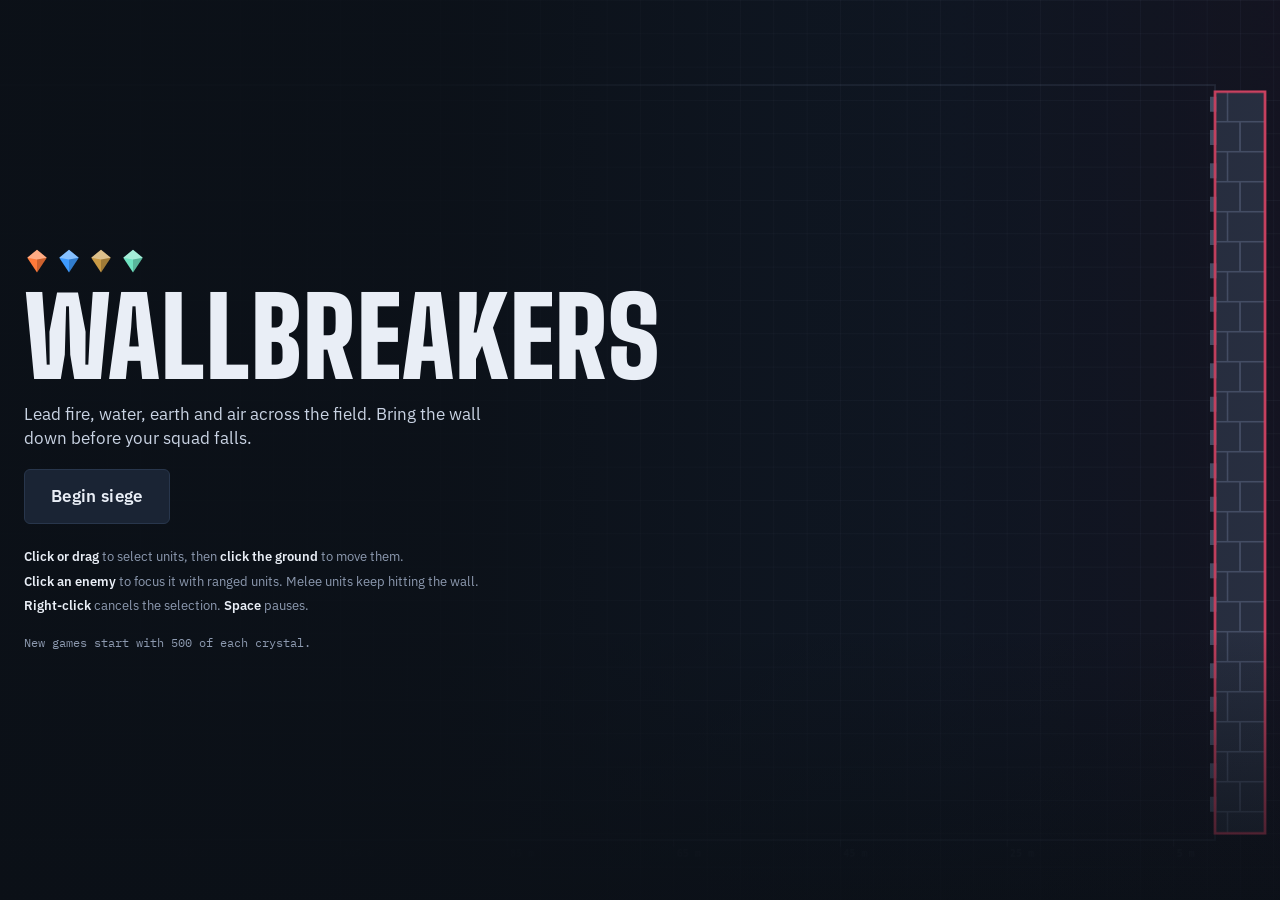
==== commit 9690ec1c: "Layer 3 Combat Demo Playtesting required" ====
--- a/index.html
+++ b/index.html
@@ -2,936 +2,58 @@
 <html lang="en">
 <head>
 <meta charset="utf-8">
-<meta name="viewport" content="width=device-width, initial-scale=1">
-<title>Four Elements</title>
-<link rel="stylesheet" href="css/style.css">
-<style>
-  /* launch page: reuses the game's colours and fonts so light/dark mode match */
-  body { min-height: 100vh; box-sizing: border-box; display: flex; flex-direction: column; align-items: center; padding: 20px; }
-  .home { flex: 1; display: flex; flex-direction: column; align-items: center; justify-content: center; gap: 28px; text-align: center; }
-  .home h1 { margin: 0; font-size: 2.6em; font-weight: normal; letter-spacing: .02em; }
-  .home .sub { margin: -16px 0 0; color: var(--muted); font-size: 0.95em; }
-  .menu { display: flex; flex-direction: column; align-items: center; gap: 12px; }
-  .play {
-    font: inherit; color: var(--fg); background: var(--bg); text-decoration: none;
-    border: 1px solid var(--line); padding: 8px 0; width: 9em; text-align: center; cursor: pointer;
-    transition: box-shadow .2s ease, background .2s ease;
-  }
-  .play.quiet { border-color: color-mix(in srgb, var(--line) 40%, var(--bg)); color: var(--dim); }
-  .play:hover { background: var(--hover); text-decoration: underline; box-shadow: 0 0 14px -3px var(--fg); }
-  .play:focus-visible { outline: 2px solid var(--fg); outline-offset: 2px; }
-  .play:active { transform: translateY(1px); }
-  .saved { margin: 0; color: var(--muted); font-size: 0.8125em; }
-  .menu .confirm { display: flex; gap: 10px; align-items: baseline; font-size: 0.875em; }
-  .hint { margin: 0; color: var(--muted); font-size: 0.875em; max-width: 26em; line-height: 1.5; }
-  .credits { margin: 0; color: var(--muted); font-size: 0.8125em; text-align: center; line-height: 1.5; }
-
-  /* the red circle for a returning player: erases the save, after a question */
-  :root { --reset: #c4271f; }
-  @media (prefers-color-scheme: dark) { :root:not([data-theme="light"]) { --reset: #ff6b5e; } }
-  :root[data-theme="dark"] { --reset: #ff6b5e; }
-  .reset { position: fixed; right: 18px; bottom: 14px; z-index: 4; display: flex; flex-direction: column; align-items: flex-end; gap: 10px; transition: opacity .5s ease; }
-  .reset-btn { position: relative; width: 64px; height: 64px; padding: 0; border: 0; border-radius: 50%; background: none; cursor: pointer; -webkit-tap-highlight-color: transparent; }
-  .reset-btn::before { content: ""; position: absolute; inset: -14px; border-radius: 50%; pointer-events: none; opacity: 0; transition: opacity .25s ease;
-    background: radial-gradient(circle, color-mix(in srgb, var(--reset) 38%, transparent) 0, transparent 68%); }
-  .reset-btn canvas { position: relative; display: block; width: 100%; height: 100%; opacity: .78; transition: opacity .25s ease; animation: rspin 70s linear infinite; }
-  .reset-btn:hover::before, .reset-btn:focus-visible::before, .reset-btn[aria-expanded="true"]::before { opacity: 1; }
-  .reset-btn:hover canvas, .reset-btn:focus-visible canvas, .reset-btn[aria-expanded="true"] canvas { opacity: 1; }
-  .reset-btn:focus-visible { outline: 2px solid var(--fg); outline-offset: 2px; }
-  @keyframes rspin { to { transform: rotate(360deg); } }
-  .reset-ask { box-sizing: border-box; max-width: 17em; padding: 10px 14px; border: 1px solid var(--reset); background: var(--bg); font-size: 0.875em; line-height: 1.45; animation: pop .25s ease-out; }
-  .reset-ask p { margin: 0 0 6px; }
-  .reset-ask .btns { display: flex; gap: 14px; }
-  body.playing .reset, body.fading .reset { opacity: 0; pointer-events: none; }
-  @media (max-width: 760px) { body.has-reset { padding-bottom: 88px; } }
-
-  /* ================= opening sequence ================= */
-  html.playing, body.playing { overflow: hidden; }
-  .home, .credits { position: relative; z-index: 3; }
-  .home > :not(.menu), .menu > :not(#play), .credits { transition: opacity .5s ease; }
-  body.fading .home > :not(.menu), body.fading .menu > :not(#play), body.fading .credits, body.fading #fae { opacity: 0; }
-
-  canvas.layer { position: fixed; inset: 0; width: 100%; height: 100%; display: block; pointer-events: none; }
-  #fae { z-index: 1; transition: opacity .5s ease; }
-  #sigil { z-index: 2; transition: opacity .9s ease; }
-  #sigil.out { opacity: 0; }
-  #fx { z-index: 5; }
-  #flood { z-index: 40; display: none; }                      /* shown only while the element floods the screen */
-
-  /* the play link is the magic circle: a round, invisible hit area laid over the drawing */
-  #play { position: relative; box-sizing: border-box; width: 200px; height: 200px; padding: 0; border: 0; border-radius: 50%; background: none; box-shadow: none;
-    display: block; font-size: 0; color: transparent; text-shadow: none; -webkit-tap-highlight-color: transparent; }
-  #play:hover { background: none; box-shadow: none; text-decoration: none; }
-  #play:active { transform: none; }
-  #play:focus-visible { outline: 2px solid var(--fg); outline-offset: 4px; }
-
-  /* dialog bubble, centred in the hole */
-  .dialog { position: fixed; inset: 0; z-index: 7; display: grid; place-items: center; pointer-events: none; }
-  .bubble { --c: var(--fg); font: inherit; font-size: clamp(1.05rem, 2.6vw, 1.9rem); color: var(--fg); background: var(--bg); border: 1px solid var(--c); border-radius: 999px; padding: .65em 1.4em; max-width: min(86vw, 22em); cursor: pointer; opacity: 0; pointer-events: none; box-shadow: 0 0 24px -6px var(--c); position: relative; will-change: transform, opacity; -webkit-tap-highlight-color: transparent; }
-  .bubble::after { content: ""; position: absolute; inset: -4px; border-radius: inherit; box-shadow: 0 0 44px 4px var(--c); opacity: 0; pointer-events: none; }
-  .bubble:hover { background: color-mix(in srgb, var(--c) 14%, var(--bg)); }
-  .bubble:focus-visible { outline: 2px solid var(--fg); outline-offset: 4px; }
-  .bubble.show { opacity: 1; pointer-events: auto; animation: pop .5s ease-out, bob 3.6s ease-in-out .5s infinite; }
-  .bubble.show.burst { pointer-events: none; animation: burst .7s ease-out forwards; }
-  .bubble.show.burst::after { animation: flash .7s ease-out forwards; }
-  @keyframes pop { from { opacity: 0; transform: scale(.8); } to { opacity: 1; transform: scale(1); } }
-  @keyframes bob { 0%, 100% { transform: translateY(0); } 50% { transform: translateY(-6px); } }
-  @keyframes burst { 0% { opacity: 1; transform: scale(1); } 30% { opacity: 1; transform: scale(1.12); } 100% { opacity: 0; transform: scale(1.5); } }
-  @keyframes flash { 0% { opacity: 0; } 30% { opacity: 1; } 100% { opacity: 0; } }
-
-  /* the four elements, one per hole */
-  #stage { position: fixed; inset: 0; z-index: 6; pointer-events: none; }
-  .elbtn { --c: var(--fg); position: fixed; left: 0; top: 0; padding: 0; border: 0; background: none; border-radius: 50%; cursor: pointer; color: var(--c); display: grid; place-items: center; opacity: 0; pointer-events: none; transform: translate(-50%, -50%); transition: opacity .9s ease, transform .9s ease; -webkit-tap-highlight-color: transparent; }
-  .elbtn::before { content: ""; position: absolute; inset: -30%; border-radius: 50%; pointer-events: none; opacity: .85; transition: opacity .6s ease;
-    background: radial-gradient(circle, color-mix(in srgb, var(--c) 34%, transparent) 0, transparent 66%); }
-  .elbtn.on { opacity: 1; will-change: translate, opacity; }
-  .elbtn.live { pointer-events: auto; }
-  .elbtn.live:hover, .elbtn:focus-visible { transform: translate(-50%, -50%) scale(1.14); transition-duration: .25s; }
-  .elbtn:focus-visible { outline: 2px solid var(--fg); outline-offset: 4px; }
-  .elbtn svg { position: relative; width: 76%; height: 76%; overflow: visible; }
-  .elbtn.air svg { animation: sway 3s ease-in-out infinite alternate; }
-  .elbtn.water svg { animation: bobv 2.6s ease-in-out infinite alternate; }
-  .elbtn.fire svg { animation: flick 1.3s steps(1, end) infinite; }
-  @keyframes sway { from { transform: translateX(-2px); } to { transform: translateX(3px); } }
-  @keyframes bobv { from { transform: translateY(-2px); } to { transform: translateY(2px); } }
-  @keyframes flick { 0% { opacity: 1; } 18% { opacity: .78; } 34% { opacity: 1; } 55% { opacity: .85; } 72% { opacity: 1; } 88% { opacity: .8; } }
-  .elbtn.on.off { opacity: 0; transition-duration: .6s; pointer-events: none; }
-  .elbtn.on.chosen { transform: translate(-50%, -50%) scale(1.7); pointer-events: none; transition-duration: 1.1s; }
-  .elbtn.on.chosen::before { opacity: 1; }
-
-  /* "Choose an element:" */
-  .choose { position: fixed; left: 50%; top: 0; z-index: 6; transform: translate(-50%, -100%); width: max-content; max-width: 90vw; text-align: center; opacity: 0; pointer-events: none; transition: opacity 1s ease; }
-  .choose.on { opacity: 1; }
-  .choose h2 { margin: 0; font-size: 1.6em; font-weight: normal; color: var(--fg); }
-  .choose .cap { min-height: 1.5em; margin-top: 4px; font-style: italic; }
-
-  /* leaving */
-  #veil { position: fixed; inset: 0; z-index: 50; background: var(--bg); opacity: 0; pointer-events: none; transition: opacity 1s ease; }
-  #veil.on { opacity: 1; pointer-events: auto; }
-</style>
+<meta name="viewport" content="width=device-width,initial-scale=1">
+<title>Wallbreakers</title>
+<meta name="claude:viewport-fit-sides" content="cover">
+<link rel="preconnect" href="https://fonts.googleapis.com"><link rel="preconnect" href="https://fonts.gstatic.com" crossorigin>
+<link rel="stylesheet" href="https://fonts.googleapis.com/css2?family=Big+Shoulders+Display:wght@700;800;900&family=IBM+Plex+Sans:wght@400;500;600&family=IBM+Plex+Mono:wght@500;600&display=swap">
+<link rel="stylesheet" href="style.css">
 </head>
 <body>
-  <canvas id="fae" class="layer" aria-hidden="true"></canvas>
-  <canvas id="sigil" class="layer" aria-hidden="true"></canvas>
+<div id="app">
+<section id="title" class="screen">
+  <canvas id="demo" width="1920" height="1080"></canvas><div class="shade"></div>
+  <div class="title-inner">
+    <div class="gems-row" id="gemsRow"></div>
+    <h1>Wallbreakers</h1>
+    <p class="lede">Lead fire, water, earth and air across the field. Bring the wall down before your squad falls.</p>
+    <div class="cta"><button id="btnContinue" class="btn primary big">Continue siege</button><button id="btnNew" class="btn big">New game</button></div>
+    <ul class="how">
+      <li><b>Click or drag</b> to select units, then <b>click the ground</b> to move them.</li>
+      <li><b>Click an enemy</b> to focus it with ranged units. Melee units keep hitting the wall.</li>
+      <li><b>Right-click</b> cancels the selection. <b>Space</b> pauses.</li>
+    </ul>
+    <div class="start-note">New games start with 500 of each crystal.</div>
+  </div>
+</section>
+<section id="shop" class="screen">
+  <header class="bar"><h2>Armory</h2><div class="crys grow" id="shopCrys"></div><nav><button class="btn ghost" id="shopHome">Title</button><button class="btn primary" id="toStages">Choose a stage</button></nav></header>
+  <div class="shop-body">
+    <div class="pane" id="armory"><div class="tabs" id="elTabs"></div><p class="attr" id="elAttr"></p><div class="cards" id="cards"></div>
+      <details class="links"><summary>Element links (allies close together)</summary><ul id="linksList"></ul></details></div>
+    <div class="pane" id="barracks"><div id="barInner" style="display:flex;flex-direction:column;gap:12px"></div></div>
+  </div>
+</section>
+<section id="stages" class="screen">
+  <header class="bar"><h2>Stages</h2><div class="crys grow" id="stCrys"></div><nav><button class="btn" id="backShop">Back to armory</button></nav></header>
+  <div class="stage-body"><div class="squadnote" id="squadNote"></div><div class="stage-grid" id="stageGrid"></div></div>
+</section>
+<section id="battle" class="screen">
+  <div class="hud-top">
+    <button class="btn sm ghost" id="bRetreat">Retreat</button>
+    <div class="stage-title"><b id="bStage"></b><span id="bWave"></span></div>
+    <div class="wallbar" id="wallBar"><div class="wallfill" id="wallFill"></div><span id="wallTxt"></span></div>
+    <div class="hud-ctl"><button class="btn sm" id="bAura" title="Show interaction radius (R)">Auras</button><button class="btn sm" id="bPause">Pause</button><button class="btn sm" id="bSpeed">1&times;</button></div>
+  </div>
+  <div id="field"><canvas id="cv" width="1920" height="1080"></canvas><div id="overlay" hidden></div></div>
+  <div class="hud-bot"><div id="roster"></div><button class="btn sm" id="selAll" style="align-self:flex-start">Select all</button><div class="side" id="side"></div></div>
+</section>
+</div>
+<script src="js/data.js"></script>
+<script src="js/sprites.js"></script>
+<script src="js/engine.js"></script>
+<script src="js/render.js"></script>
+<script src="js/ui.js"></script>
 
-  <main class="home">
-    <h1>Four Elements</h1>
-    <p class="sub">the elements stir.</p>
-    <div class="menu">
-      <a class="play" id="play" href="game.html" aria-label="play">play.</a>
-      <p class="saved" id="saved" hidden></p>
-    </div>
-    <p class="hint">Gather the elements, keep them in balance, and fend off the vagrants. Click an element to gather it, or press a, w, e or f. Progress saves as you play.</p>
-  </main>
-  <p class="credits">INF 151 · Group 34 · Henry Bao, Jaden Nguyen, Quan Nguyen and Jerry Chen<br>music: “Cathedral in the forest” by congusbongus · sounds by Kenney (both CC0)</p>
-
-  <div class="reset" id="reset-wrap" hidden>
-    <div class="reset-ask" id="reset-ask" role="alertdialog" aria-labelledby="reset-q" hidden>
-      <p id="reset-q">delete all progress and start over?</p>
-      <div class="btns"><button class="link" id="reset-yes" type="button">yes.</button><button class="link" id="reset-no" type="button">no.</button></div>
-    </div>
-    <button class="reset-btn" id="reset-btn" type="button" aria-label="reset all progress" aria-expanded="false"><canvas id="reset-c" aria-hidden="true"></canvas></button>
-  </div>
-
-  <canvas id="fx" class="layer" aria-hidden="true"></canvas>
-  <div id="stage"></div>
-  <div class="choose" id="choose"><h2>Choose an element:</h2><div class="cap" id="caption" aria-live="polite"></div></div>
-  <div class="dialog"><button class="bubble" id="bubble" type="button"></button></div>
-  <canvas id="flood" class="layer" aria-hidden="true"></canvas>
-  <div id="veil"></div>
-
-<script src="js/config.js"></script>
-<script>
-  // What the home page knows about the player: the element they chose first, and (when the game's save can be read) the time played.
-  // The home page keeps its own copy of the element (HOME_KEY), because the game page is a different file and some browsers
-  // do not share storage between files opened from disk. The game hands the element over in the address (?el=air) when the
-  // player comes back with "back." and "?reset=1" when they restart there.
-  (function () {
-    const HOME_KEY = 'four-elements-home-v1', ids = ['air', 'water', 'earth', 'fire'];
-    const q = new URLSearchParams(location.search);
-    let el = null, played = null;
-    try {
-      if (q.get('reset')) { localStorage.removeItem(HOME_KEY); localStorage.removeItem(FE.SAVE_KEY); sessionStorage.removeItem('fe-chosen'); }
-      else if (ids.includes(q.get('el'))) localStorage.setItem(HOME_KEY, q.get('el'));
-    } catch (e) {}
-    if (q.has('el') || q.has('reset')) { try { history.replaceState(null, '', location.pathname); } catch (e) {} }
-    try {
-      const sv = JSON.parse(localStorage.getItem(FE.SAVE_KEY));
-      if (sv && sv.owned && ids.includes(sv.owned[0])) { el = sv.owned[0]; played = Math.floor(sv.played || 0); localStorage.setItem(HOME_KEY, el); }
-    } catch (e) {}
-    if (!el) { try { const h = localStorage.getItem(HOME_KEY); if (ids.includes(h)) el = h; } catch (e) {} }
-    window.FEHome = { key: HOME_KEY, el };
-    if (!el) return;
-    // a returning player: "play." becomes "continue."; the circle and the red reset circle are set up by the script below
-    FE.$('play').textContent = 'continue.'; FE.$('play').setAttribute('aria-label', 'continue');
-    FE.$('saved').textContent = played == null ? el : `${el} \u00b7 ${Math.floor(played / 60)}:${String(played % 60).padStart(2, '0')} played`;
-    FE.$('saved').hidden = false;
-  })();
-</script>
-
-<script>
-/* The opening sequence. Standalone: it only uses the game's CSS variables, never the game's FE modules, so it does not
- * touch the game's save hash.
- *
- * Phases: home (fae + magic circle) -> pulse -> zoom into hole 1 -> four dialog bubbles (the circle turns a quarter
- * each time) -> circle settles in the middle -> air, fire, water, earth appear -> choose one -> it engulfs the screen
- * -> game.html.
- *
- * One "camera" object C drives the circle: centre (cx, cy), scale s, spin rot, plus the angles of the hole ring and
- * the two decoration rings. The holes sit at hole angle = rot + ring + i*90 (clockwise from north). Hole i is
- * air, water, earth, fire for i = 0..3, so when rot + ring is a multiple of 360 they are north, east, south, west.
- */
-(() => {
-'use strict';
-const $ = id => document.getElementById(id);
-const TAU = Math.PI * 2;
-const ids = ['air', 'water', 'earth', 'fire'];            // hole order, clockwise from north
-const OUT = 96, HOLE_R = 47, HOLE_RAD = 15;                // circle units: outer radius, hole orbit radius, hole radius
-const LINES = ['...Huh?', 'What... happened...?', 'Where am I?', 'What... is this...?'];
-const clamp = (v, a, b) => Math.min(b, Math.max(a, v));
-const lerp = (a, b, t) => a + (b - a) * t;
-const rand = (a, b) => b === undefined ? Math.random() * a : a + Math.random() * (b - a);
-let aborted = false;
-const wait = ms => new Promise(r => setTimeout(() => { if (!aborted) r(); }, ms));
-
-// ---- easing ----
-function bez(x1, y1, x2, y2) {
-  const cx = 3 * x1, bx = 3 * (x2 - x1) - cx, ax = 1 - cx - bx;
-  const cy = 3 * y1, by = 3 * (y2 - y1) - cy, ay = 1 - cy - by;
-  const X = t => ((ax * t + bx) * t + cx) * t, Y = t => ((ay * t + by) * t + cy) * t, dX = t => (3 * ax * t + 2 * bx) * t + cx;
-  return x => {
-    if (x <= 0) return 0;
-    if (x >= 1) return 1;
-    let t = x;
-    for (let i = 0; i < 8; i++) { const d = X(t) - x; if (Math.abs(d) < 1e-5) break; const s = dX(t); if (Math.abs(s) < 1e-6) break; t -= d / s; }
-    if (t < 0 || t > 1) { let lo = 0, hi = 1; t = x; for (let i = 0; i < 24; i++) { if (X(t) < x) lo = t; else hi = t; t = (lo + hi) / 2; } }
-    return Y(t);
-  };
-}
-const easeIO = bez(.65, 0, .35, 1);
-const easeOut = p => 1 - Math.pow(1 - p, 3);
-const easeIn = p => p * p;
-
-function tween(ms, fn) {
-  return new Promise(res => {
-    const t0 = performance.now();
-    const step = now => {
-      if (aborted) return;                                  // never resolves: the sequence just stops
-      const p = Math.min(1, (now - t0) / ms);
-      fn(p);
-      if (p < 1) requestAnimationFrame(step); else res();
-    };
-    requestAnimationFrame(step);
-  });
-}
-
-// ---- colours (read from the game's CSS, so light and dark mode match) ----
-const mq = matchMedia('(prefers-color-scheme: dark)');
-const isDark = () => { const t = document.documentElement.dataset.theme; return t === 'dark' || (t !== 'light' && mq.matches); };
-const PAL = {};
-function readPal() {
-  const cs = getComputedStyle(document.documentElement);
-  ids.forEach(id => { PAL[id] = cs.getPropertyValue('--' + id).trim(); PAL[id + 'I'] = cs.getPropertyValue('--' + id + '-ink').trim() || PAL[id]; });
-  PAL.reset = cs.getPropertyValue('--reset').trim() || '#c4271f';
-  PAL.bg = cs.getPropertyValue('--bg').trim() || '#ffffff'; PAL.fg = cs.getPropertyValue('--fg').trim() || '#111111';
-  PAL.disc = blend(PAL.bg, PAL.fg, .04);                       // the circle's face: the page colour, a touch toward the text colour
-}
-const pc = id => isDark() ? PAL[id] : PAL[id + 'I'];
-const rgbOf = c => {
-  c = String(c).trim();
-  if (c[0] === '#') { if (c.length === 4) c = '#' + c[1] + c[1] + c[2] + c[2] + c[3] + c[3]; return [parseInt(c.slice(1, 3), 16), parseInt(c.slice(3, 5), 16), parseInt(c.slice(5, 7), 16)]; }
-  const m = c.match(/\d+(\.\d+)?/g); return m ? m.slice(0, 3).map(Number) : [255, 255, 255];
-};
-const rgba = (c, a) => { const [r, g, b] = rgbOf(c); return `rgba(${r},${g},${b},${a})`; };
-const blend = (a, b, t) => { const A = rgbOf(a), B = rgbOf(b); return `rgb(${A.map((v, i) => Math.round(lerp(v, B[i], t))).join(',')})`; };
-const mix = (c, f) => { const t = f > 0 ? 255 : 0, k = Math.abs(f); return '#' + rgbOf(c).map(v => Math.round(lerp(v, t, k)).toString(16).padStart(2, '0')).join(''); };
-const hs = (i, k) => { const v = Math.sin(i * 127.1 + k * 311.7) * 43758.5453; return v - Math.floor(v); };   // stable pseudo-random
-
-// ---- screen, canvases ----
-let W = innerWidth, H = innerHeight, dpr = 1, fdpr = 1;
-let dprCap = 2, quality = 0;                                   // quality drops (smaller canvases, no glow pass) if the device cannot keep up; see watchPerf
-const faeC = $('fae'), fxC = $('fx'), flC = $('flood'), sigC = $('sigil');
-const fa = faeC.getContext('2d'), fc = fxC.getContext('2d'), fl = flC.getContext('2d'), sg = sigC.getContext('2d');
-const btn = $('play'), bubble = $('bubble');
-
-// ---- the camera ----
-const C = { cx: 0, cy: 0, s: 1, rot: 0, ring: 0, d1: 0, d2: 0, hover: 0, breath: 1, boost: 0 };
-const homeR = () => clamp(Math.min(W, H) * 0.17, 80, 130);
-// the circle sits where the play link sits in the page; once the sequence starts that spot is frozen
-let frozen = null;
-const poseHome = () => {
-  if (frozen) return frozen;
-  const r = btn.getBoundingClientRect();
-  return { cx: r.left + r.width / 2, cy: r.top + r.height / 2, s: homeR() / OUT };
-};
-const poseZoom = () => ({ cx: 0, cy: 0, s: Math.hypot(W / 2, H / 2) / HOLE_R });
-const poseCenter = () => { const R = Math.min(W * 0.42, H * 0.36); return { cx: W / 2, cy: H / 2, s: R / OUT }; };
-const poseChoose = () => { const p = poseCenter(); p.cy += H * 0.06; return p; };
-const zoomAngle = () => Math.atan2(W / 2, -H / 2) * 180 / Math.PI;     // direction from the top-left corner to the screen centre
-const zoomRot = i => { const base = zoomAngle() - C.ring - i * 90; return base + 360 * Math.round((C.rot - base) / 360); };
-let curHole = 0, rest = null, phase = 'home';
-const setRest = fn => { rest = fn; Object.assign(C, fn()); };
-const holePos = (i, c = C) => { const a = (c.rot + c.ring + i * 90) * Math.PI / 180; return { x: c.cx + c.s * HOLE_R * Math.sin(a), y: c.cy - c.s * HOLE_R * Math.cos(a) }; };
-
-async function move({ to, rot, ms, ease, rotEase }) {
-  rest = null;
-  const f = { cx: C.cx, cy: C.cy, s: C.s, rot: C.rot };
-  await tween(ms, p => {
-    const t = to(), e = ease(p);
-    C.cx = lerp(f.cx, t.cx, e); C.cy = lerp(f.cy, t.cy, e); C.s = f.s * Math.pow(t.s / f.s, e);
-    if (rot != null) C.rot = lerp(f.rot, rot, (rotEase || ease)(p));
-  });
-  Object.assign(C, to());
-  if (rot != null) C.rot = rot;
-}
-
-// ---- the magic circle: drawn on a canvas, in circle units under one camera transform, so lines stay crisp at any zoom.
-// (It used to be an SVG. At full zoom the browser re-rasterised ~200 huge strokes and a dozen opacity groups every frame.
-// Here the shapes are built once as Path2D objects and each frame is a handful of stroke calls.) ----
-const pol = (a, r) => [Math.sin(a) * r, -Math.cos(a) * r];
-const circle = (r, cx = 0, cy = 0) => { const p = new Path2D(); p.moveTo(cx + r, cy); p.arc(cx, cy, r, 0, TAU); return p; };
-const segs = list => { const p = new Path2D(); for (const [u, v] of list) { p.moveTo(u[0], u[1]); p.lineTo(v[0], v[1]); } return p; };
-// a layer is a list of [path, line width, dash]
-const L0 = [[circle(96), .9], [circle(93), .3]];                           // outer rings (still)
-const L1 = [];                                                             // tick band and rune band (turns slowly)
-{
-  const fine = [], bold = [];
-  for (let k = 0; k < 72; k++) {
-    const a = k * 5 * Math.PI / 180, long = k % 6 === 0, len = long ? 7 : (k % 2 ? 2.5 : 4);
-    (long ? bold : fine).push([pol(a, 91), pol(a, 91 - len)]);
-  }
-  let seed = 7; const rng = () => { seed = (seed + 0x6D2B79F5) | 0; let t = Math.imul(seed ^ (seed >>> 15), 1 | seed); t = (t + Math.imul(t ^ (t >>> 7), 61 | t)) ^ t; return ((t ^ (t >>> 14)) >>> 0) / 4294967296; };
-  const GP = [[-2.2, -4], [2.2, -4], [-2.2, 0], [2.2, 0], [-2.2, 4], [2.2, 4], [0, -4.8], [0, 4.8]];
-  const runes = [];
-  for (let k = 0; k < 24; k++) {
-    const a = k * 15 * Math.PI / 180, pt = ([u, v]) => { const [x, y] = pol(a, 77 + v); return [x + Math.cos(a) * u, y + Math.sin(a) * u]; };
-    for (let j = 0, n = 3 + Math.floor(rng() * 2); j < n; j++) {
-      const p = GP[Math.floor(rng() * 8)], q = GP[Math.floor(rng() * 8)];
-      if (p === q) continue;
-      runes.push([pt(p), pt(q)]);
-    }
-  }
-  L1.push([segs(fine), .3], [segs(bold), .7], [circle(86), .5], [circle(70), .5], [segs(runes), .5]);
-}
-const L2 = [];                                                             // two squares (an eight-pointed star), the orbit track and the core (turns the other way)
-{
-  const sqA = [45, 135, 225, 315], sqB = [0, 90, 180, 270];
-  const square = arr => { const p = new Path2D(); arr.forEach((deg, j) => { const [x, y] = pol(deg * Math.PI / 180, 66); j ? p.lineTo(x, y) : p.moveTo(x, y); }); p.closePath(); return p; };
-  L2.push([square(sqA), .6], [square(sqB), .6]);
-  const nodes = new Path2D();
-  [...sqA, ...sqB].forEach(deg => { const [x, y] = pol(deg * Math.PI / 180, 66); nodes.addPath(circle(2.4, x, y)); });
-  L2.push([nodes, .4], [circle(HOLE_R), .3, [1.2, 2.4]], [circle(30), .6], [circle(27.5), .25]);
-}
-const L2dot = L2.concat([[circle(2.4), .5]]);                              // the centre dot, left out when a symbol sits there
-const holeShape = circle(HOLE_RAD), holeRing = circle(HOLE_RAD + 2.6), faceShape = circle(OUT + 1), auraShape = circle(130);
-
-// A returning player (there is a save) sees the circle in the colour of the element they chose first, with its symbol in the middle.
-let tint = FEHome.el && ids.includes(FEHome.el) ? FEHome.el : null, symbol = null;
-const symbolPaths = () => symbol || (symbol = [...ICON[tint].matchAll(/<path d="([^"]+)"[^>]*?stroke-width="([\d.]+)"/g)].map(m => [new Path2D(m[1]), +m[2]]));
-
-let T = 0, sigOn = true;
-const sigPrev = new Array(11).fill(NaN);
-function renderSigil() {
-  if (!sigOn) return;
-  const sc = C.s * (1 + C.breath * (0.012 * Math.sin(T * 1.7) + 0.04 * C.hover));
-  const cur = [C.cx, C.cy, sc, C.rot, C.ring, C.d1, C.d2, C.breath, C.hover, C.boost, dpr];
-  // redraw when the circle moved; when it is only resting, the slow glow shimmer is redrawn a few times a second
-  let moved = false;
-  for (let i = 0; i < cur.length; i++) if (Math.abs(cur[i] - sigPrev[i]) > 1e-4 || sigPrev[i] !== sigPrev[i]) { moved = true; break; }
-  if (!moved && T - sigPrev.t < .16) return;
-  for (let i = 0; i < cur.length; i++) sigPrev[i] = cur[i];
-  sigPrev.t = T;
-
-  const ink = tint ? ids.map(() => pc(tint)) : ids.map(pc), glowOn = quality < 2 && sc < 5, ctx = sg;      // magnified past ~5x the glow is invisible and costs the most to draw
-  const g = clamp(.22 + .07 * Math.sin(T * 2.1) + .3 * C.hover * C.breath + .5 * C.boost, 0, 1);
-  ctx.setTransform(1, 0, 0, 1, 0, 0);
-  ctx.clearRect(0, 0, sigC.width, sigC.height);
-  ctx.setTransform(dpr, 0, 0, dpr, 0, 0);
-  ctx.translate(C.cx, C.cy); ctx.rotate(C.rot * Math.PI / 180); ctx.scale(sc, sc);
-
-  const w = ink[1], ag = ctx.createRadialGradient(0, 0, 0, 0, 0, 130);        // the faint blue aura
-  ag.addColorStop(0, rgba(w, 0)); ag.addColorStop(.6, rgba(w, 0)); ag.addColorStop(.74, rgba(w, .3)); ag.addColorStop(1, rgba(w, 0));
-  ctx.globalAlpha = clamp(.75 + C.boost + .4 * C.hover, 0, 1); ctx.fillStyle = ag; ctx.fill(auraShape);
-  ctx.globalAlpha = 1; ctx.fillStyle = PAL.disc; ctx.fill(faceShape);
-
-  const grad = ctx.createLinearGradient(-OUT, -OUT, OUT, OUT);                // one colour sweep across the whole circle
-  ink.forEach((c, k) => grad.addColorStop(k / 3, c));
-  ctx.strokeStyle = grad; ctx.lineCap = 'round'; ctx.lineJoin = 'round';
-  const pass = list => {
-    if (glowOn) {                                                            // a wide, faint copy underneath = the glow
-      ctx.globalAlpha = g;
-      for (const [p, lw, dash] of list) { ctx.lineWidth = lw * 4.5; ctx.setLineDash(dash || []); ctx.stroke(p); }
-      ctx.globalAlpha = 1;
-    }
-    for (const [p, lw, dash] of list) { ctx.lineWidth = lw; ctx.setLineDash(dash || []); ctx.stroke(p); }
-    ctx.setLineDash([]);
-  };
-  pass(L0);
-  ctx.save(); ctx.rotate(C.d1 * Math.PI / 180); pass(L1); ctx.restore();
-  ctx.save(); ctx.rotate(C.d2 * Math.PI / 180); pass(tint ? L2 : L2dot); ctx.restore();
-  if (tint) {                                                                  // the element's symbol, upright in the middle
-    const sp = symbolPaths(), k = 1.55;
-    ctx.save(); ctx.translate(-12 * k, -12 * k); ctx.scale(k, k); ctx.strokeStyle = ink[0];
-    if (glowOn) { ctx.globalAlpha = g; for (const [p, lw] of sp) { ctx.lineWidth = lw * 3.5; ctx.stroke(p); } ctx.globalAlpha = 1; }
-    for (const [p, lw] of sp) { ctx.lineWidth = lw; ctx.stroke(p); }
-    ctx.restore();
-  }
-
-  ctx.save(); ctx.rotate(C.ring * Math.PI / 180);                             // the four holes, orbiting the centre
-  ids.forEach((id, i) => {
-    ctx.save(); ctx.rotate(i * Math.PI / 2); ctx.translate(0, -HOLE_R);
-    ctx.fillStyle = PAL.bg; ctx.fill(holeShape);
-    const hg = ctx.createRadialGradient(0, 0, 0, 0, 0, HOLE_RAD);
-    hg.addColorStop(0, rgba(ink[i], 0)); hg.addColorStop(.45, rgba(ink[i], 0)); hg.addColorStop(1, rgba(ink[i], .45));
-    ctx.fillStyle = hg; ctx.fill(holeShape);
-    ctx.strokeStyle = ink[i];
-    if (glowOn) { ctx.globalAlpha = g; ctx.lineWidth = 4; ctx.stroke(holeShape); ctx.globalAlpha = 1; }
-    ctx.lineWidth = .9; ctx.stroke(holeShape);
-    ctx.lineWidth = .3; ctx.stroke(holeRing);
-    ctx.restore();
-  });
-  ctx.restore();
-}
-
-// ---- glow sprites (cheap soft light for fae, sparks and effects) ----
-const spr = {};
-function sprite(c) {
-  if (spr[c]) return spr[c];
-  const k = document.createElement('canvas'); k.width = k.height = 64;
-  const g = k.getContext('2d'), gr = g.createRadialGradient(32, 32, 0, 32, 32, 32);
-  gr.addColorStop(0, rgba(c, 1)); gr.addColorStop(.25, rgba(c, .55)); gr.addColorStop(.6, rgba(c, .12)); gr.addColorStop(1, rgba(c, 0));
-  g.fillStyle = gr; g.fillRect(0, 0, 64, 64);
-  return (spr[c] = k);
-}
-function glow(ctx, x, y, r, c, a) { if (a <= 0) return; ctx.globalAlpha = Math.min(1, a); ctx.drawImage(sprite(c), x - r, y - r, r * 2, r * 2); ctx.globalAlpha = 1; }
-
-// ---- fae: two layers of little elemental sprites. The front layer is larger and brighter. ----
-let faeOn = true, faeCleared = false;
-const fae = [], sparks = [];
-const WING = { air: [3.4, .8], water: [2.3, 1.2], earth: [1.9, 1.3], fire: [2.7, .9] };   // wing length, width (in body radii)
-function mkFae(front, i) {
-  return { el: ids[i % 4], front, x: rand(W), y: rand(H), vx: 0, vy: 0, tx: rand(W), ty: rand(H), tt: rand(2),
-    r: front ? rand(5, 7.5) : rand(2.8, 4.2), ph: rand(TAU), fl: rand(10, 15), k: front ? 1 : .6 };
-}
-function spawnFae() {
-  fae.length = 0;
-  const nb = clamp(Math.round(W * H / 55000), 12, 28), nf = clamp(Math.round(W * H / 120000), 6, 14);
-  for (let i = 0; i < nb; i++) fae.push(mkFae(false, i));      // back layer first, so the front layer draws over it
-  for (let i = 0; i < nf; i++) fae.push(mkFae(true, i));
-}
-function fitFae(ow, oh) {                                        // the window changed size (windowed <-> fullscreen): spread the fae over the new area
-  const sx = W / ow, sy = H / oh;
-  for (const f of fae) { f.x *= sx; f.tx *= sx; f.y *= sy; f.ty *= sy; }
-  for (const p of sparks) { p.x *= sx; p.y *= sy; }
-  const nb = clamp(Math.round(W * H / 55000), 12, 28), nf = clamp(Math.round(W * H / 120000), 6, 14);
-  let b = fae.filter(f => !f.front).length, fr = fae.length - b;
-  for (; b < nb; b++) fae.unshift(mkFae(false, b));
-  for (; fr < nf; fr++) fae.push(mkFae(true, fr));
-  while (b > nb) { fae.splice(fae.findIndex(f => !f.front), 1); b--; }
-  while (fr > nf) { fae.splice(fae.findIndex(f => f.front), 1); fr--; }
-}
-function updateFae(dt) {
-  for (const f of fae) {
-    f.tt -= dt;
-    if (f.tt <= 0) { f.tt = rand(1.6, 4); f.tx = clamp(f.x + rand(-1, 1) * W * .25, -20, W + 20); f.ty = clamp(f.y + rand(-1, 1) * H * .25, -20, H + 20); }
-    const k = .9 * f.k;
-    f.vx += ((f.tx - f.x) * k - f.vx * 1.6) * dt;
-    f.vy += ((f.ty - f.y) * k - f.vy * 1.6) * dt;
-    f.x += f.vx * dt; f.y += f.vy * dt + Math.sin(T * 2.3 + f.ph) * 10 * dt;
-    if (Math.random() < dt * (f.front ? 9 : 4) * (quality > 1 || !orbitOn ? .4 : 1)) {   // fewer sparks once the pulse has started
-      const o = { x: f.x + rand(-1, 1) * f.r, y: f.y + rand(-1, 1) * f.r, el: f.el, age: 0, life: rand(.8, 1.4), r: f.front ? rand(1.5, 2.6) : rand(1, 1.8), a: f.front ? 1 : .55, vx: 0, vy: 0 };
-      if (f.el === 'air') { o.vx = rand(-12, 12); o.vy = rand(-12, 12); }
-      else if (f.el === 'water') { o.vx = rand(-6, 6); o.vy = rand(14, 44); }
-      else if (f.el === 'earth') { o.vx = rand(-6, 6); o.vy = rand(6, 26); }
-      else { o.vx = rand(-10, 10); o.vy = -rand(24, 60); }
-      sparks.push(o);
-    }
-  }
-  for (let i = sparks.length - 1; i >= 0; i--) { const p = sparks[i]; p.age += dt; if (p.age >= p.life) { sparks.splice(i, 1); continue; } p.x += p.vx * dt; p.y += p.vy * dt; }
-}
-function drawFae() {
-  const dark = isDark();
-  fa.clearRect(0, 0, W, H);
-  fa.globalCompositeOperation = dark ? 'lighter' : 'source-over';
-  for (const p of sparks) glow(fa, p.x, p.y, p.r * 3.2, pc(p.el), (1 - p.age / p.life) * p.a * (dark ? .9 : .7));
-  for (const f of fae) {
-    const c = pc(f.el), a = f.front ? 1 : .5, [wl, ww] = WING[f.el];
-    glow(fa, f.x, f.y, f.r * (f.front ? 8 : 6.5), c, (dark ? .6 : .4) * a);
-    const flap = Math.sin(T * f.fl + f.ph), face = f.vx < 0 ? -1 : 1;
-    fa.save(); fa.translate(f.x, f.y); fa.scale(face, 1);
-    fa.fillStyle = rgba(dark ? '#ffffff' : c, (dark ? .22 : .18) * a); fa.strokeStyle = rgba(c, .6 * a); fa.lineWidth = .8;
-    for (const s of [-1, 1]) {
-      fa.save(); fa.rotate(s * (.45 + .4 * flap));
-      fa.beginPath(); fa.ellipse(-f.r * wl * .5 - f.r * .4, 0, f.r * wl, f.r * ww, 0, 0, TAU); fa.fill(); fa.stroke();
-      fa.restore();
-    }
-    fa.restore();
-    glow(fa, f.x, f.y, f.r * 2.4, dark ? '#ffffff' : c, dark ? .95 * a : .9 * a);
-  }
-  fa.globalCompositeOperation = 'source-over';
-}
-
-// ---- effects canvas: pulses, element reveals, drifting particles ----
-const fx = [], parts = [], idle = {};
-function emit(o) { parts.push(Object.assign({ x: 0, y: 0, vx: 0, vy: 0, g: 0, life: 1, age: 0, r: 3, c: '#fff', a: 1, kind: 'dot' }, o)); }
-function updParts(dt) {
-  for (let i = parts.length - 1; i >= 0; i--) {
-    const p = parts[i];
-    p.age += dt;
-    if (p.age >= p.life) { parts.splice(i, 1); continue; }
-    p.vy += p.g * dt;
-    if (p.hole != null) {                                         // idle particles follow their hole as the circle moves
-      if (p.orb) { p.oa += p.ow * dt; p.rx = Math.cos(p.oa) * p.or; p.ry = Math.sin(p.oa) * p.or; }
-      else { p.rx += p.vx * dt; p.ry += p.vy * dt; }
-      const h = holePos(p.hole); p.x = h.x + p.rx; p.y = h.y + p.ry;
-    } else { p.x += p.vx * dt; p.y += p.vy * dt; }
-    const k = 1 - p.age / p.life;
-    if (p.kind === 'drop') { fc.fillStyle = rgba(p.c, .95 * k); fc.beginPath(); fc.arc(p.x, p.y, p.r, 0, TAU); fc.fill(); }
-    else if (p.kind === 'bubble') { fc.strokeStyle = rgba(p.c, .8 * k); fc.lineWidth = 1; fc.beginPath(); fc.arc(p.x, p.y, p.r, 0, TAU); fc.stroke(); }
-    else glow(fc, p.x, p.y, p.r * 3, p.c, p.a * k);
-  }
-}
-function idleEmit(dt) {
-  for (const id in idle) {
-    const o = idle[id];
-    if (!o.on || Math.random() > dt * o.rate) continue;
-    const i = ids.indexOf(id), hr = HOLE_RAD * C.s, sc = clamp(hr / 50, .5, 1.6), c = pc(id);
-    if (id === 'air') emit({ hole: i, orb: true, oa: rand(TAU), ow: rand(1.5, 3) * (Math.random() < .5 ? -1 : 1), or: hr * rand(.55, 1), life: rand(1.2, 2.2), r: rand(1.2, 2.2) * sc, c, rx: 0, ry: 0 });
-    else if (id === 'fire') emit({ hole: i, rx: rand(-.5, .5) * hr, ry: hr * rand(.2, .6), vx: rand(-8, 8) * sc, vy: -rand(30, 70) * sc, life: rand(.9, 1.6), r: rand(1.5, 2.8) * sc, c: Math.random() < .5 ? c : '#ffb347' });
-    else if (id === 'water') emit({ hole: i, kind: 'bubble', rx: rand(-.6, .6) * hr, ry: hr * .7, vx: rand(-4, 4) * sc, vy: -rand(14, 30) * sc, life: rand(1.4, 2.4), r: rand(2, 4) * sc, c });
-    else emit({ hole: i, rx: rand(-.7, .7) * hr, ry: -hr * rand(.1, .6), vx: rand(-3, 3) * sc, vy: rand(6, 18) * sc, life: rand(1.4, 2.4), r: rand(1.2, 2.4) * sc, c, a: .8 });
-  }
-}
-function ring(x, y, r0, r1, dur, c, delay = 0, w = 3, sq = 1) {
-  dur /= 1000;                                                  // callers pass ms; delay is in seconds
-  let t = -delay;
-  fx.push(dt => {
-    t += dt; if (t < 0) return true;
-    const p = t / dur; if (p >= 1) return false;
-    const r = lerp(r0, r1, easeOut(p)), a = Math.pow(1 - p, 1.5);
-    fc.beginPath(); fc.ellipse(x, y, r, r * sq, 0, 0, TAU);
-    fc.strokeStyle = rgba(c, .28 * a); fc.lineWidth = w * 5 * (1 - p * .5); fc.stroke();
-    fc.strokeStyle = rgba(c, a); fc.lineWidth = w * (1 - p * .5); fc.stroke();
-    return true;
-  });
-}
-
-// air: currents gather into a swirl
-function airSwirl(x, y, hr) {
-  const c = pc('air'), ps = [], dur = 1.5; let t = 0;
-  for (let i = 0; i < 50; i++) ps.push({ a: rand(TAU), r: hr * rand(1.4, 3.4), w: rand(3, 6), len: rand(.5, 1.3), d: rand(0, .55), lw: rand(1, 2.6) });
-  fx.push(dt => {
-    t += dt;
-    fc.lineCap = 'round';
-    for (const p of ps) {
-      const tt = t - p.d; if (tt < 0) continue;
-      const k = Math.min(1, tt / (dur - .5)), r = lerp(p.r, hr * .1, k * k), a = p.a + p.w * tt * (1 + 2 * k);
-      fc.strokeStyle = rgba(c, Math.sin(k * Math.PI) * .9); fc.lineWidth = p.lw;
-      fc.beginPath(); fc.arc(x, y, r, a - p.len, a); fc.stroke();
-    }
-    glow(fc, x, y, hr * 1.6 * easeIn(Math.min(1, t / dur)), c, .55 * Math.min(1, t / dur) * (t > dur ? Math.max(0, 1 - (t - dur) / .4) : 1));
-    return t < dur + .4;
-  });
-}
-// fire: a flicker of tongues, with embers
-function fireFlicker(x, y, hr) {
-  const c = pc('fire'), dur = 1.7, sc = clamp(hr / 50, .5, 1.8); let t = 0, nt = 0, f = 1, jit = [1, 1, 1];
-  fx.push(dt => {
-    t += dt; nt -= dt;
-    if (nt <= 0) { f = .45 + Math.random() * .55; nt = .05 + Math.random() * .07; jit = jit.map(() => .65 + Math.random() * .6); }
-    const env = Math.min(1, t / .35) * (t > dur - .5 ? Math.max(0, (dur - t) / .5) : 1);
-    glow(fc, x, y, hr * (1.5 + .7 * f), c, .75 * env * f);
-    const base = y + hr * .55;
-    [[c, 1, .55], ['#ffb347', .72, .8], ['#ffe08a', .45, .9]].forEach(([col, k, al]) => {
-      fc.fillStyle = rgba(col, al * env);
-      [[-.38, 0], [0, 1], [.38, 2]].forEach(([ox, j]) => {
-        const h = hr * (j === 1 ? 1.35 : .95) * jit[j] * k * (.7 + .5 * f), w = hr * .3 * k, bx = x + ox * hr;
-        fc.beginPath(); fc.moveTo(bx - w, base); fc.quadraticCurveTo(bx - w * .6, base - h * .4, bx + (jit[j] - 1) * hr * .2, base - h); fc.quadraticCurveTo(bx + w * .6, base - h * .4, bx + w, base); fc.closePath(); fc.fill();
-      });
-    });
-    if (t < .9 && Math.random() < dt * 50) emit({ x: x + rand(-.5, .5) * hr, y: y + hr * .3, vx: rand(-30, 30) * sc, vy: -rand(60, 160) * sc, life: rand(.6, 1.2), r: rand(1.5, 3) * sc, c: '#ffb347' });
-    return t < dur;
-  });
-}
-// water: a splash, with ripples
-function waterSplash(x, y, hr) {
-  const c = pc('water'), sc = clamp(hr / 50, .5, 1.8); let t = 0;
-  [0, .12, .26].forEach(d => ring(x, y + hr * .45, hr * .2, hr * 1.5, 1100, c, d, 2.5, .38));
-  for (let i = 0; i < 30; i++) {
-    const a = -Math.PI / 2 + rand(-1, 1) * .95, sp = rand(140, 340) * sc;
-    emit({ kind: 'drop', x: x + rand(-.15, .15) * hr, y: y + hr * .35, vx: Math.cos(a) * sp * .7, vy: Math.sin(a) * sp, g: 700 * sc, life: rand(.8, 1.3), r: rand(1.5, 3.4) * sc, c: isDark() ? '#9ccdf9' : c });
-  }
-  fx.push(dt => { t += dt; glow(fc, x, y + hr * .3, hr * 1.8, c, .6 * Math.max(0, 1 - t / .45)); return t < .45; });
-}
-// earth: a crack opens and rocks rise out of it
-function earthRocks(x, y, hr) {
-  const c = pc('earth'), yb = y + hr * .5, dur = 2.2, rocks = [], pts = []; let t = 0;
-  for (let i = 0; i <= 9; i++) pts.push([x + (i / 9 - .5) * hr * 1.9, yb + (i % 2 ? 1 : -1) * rand(.02, .12) * hr]);
-  for (let i = 0; i < 7; i++) rocks.push({ x: x + ((i + .5) / 7 - .5) * hr * 1.5 + rand(-.06, .06) * hr, rr: hr * rand(.16, .27), rise: hr * rand(.55, 1.15), st: .25 + rand(.6), du: rand(.7, 1), a0: rand(TAU), rv: rand(-1.5, 1.5),
-    v: Array.from({ length: 6 }, () => rand(.7, 1.1)), shade: rand(-.15, .15), fired: false });
-  fx.push(dt => {
-    t += dt;
-    const fade = t > dur - .5 ? Math.max(0, (dur - t) / .5) : 1;
-    fc.save(); fc.globalCompositeOperation = 'source-over'; fc.globalAlpha = fade; fc.lineCap = 'round'; fc.lineJoin = 'round';
-    const n = Math.floor(Math.min(1, t / .45) * (pts.length - 1)) + 1;
-    [[c, 4], ['#3a2614', 1.8]].forEach(([col, w]) => { fc.strokeStyle = col; fc.lineWidth = w; fc.beginPath(); pts.slice(0, n).forEach(([px, py], i) => i ? fc.lineTo(px, py) : fc.moveTo(px, py)); fc.stroke(); });
-    fc.save(); fc.beginPath(); fc.rect(x - hr * 2.2, y - hr * 3, hr * 4.4, yb + 1 - (y - hr * 3)); fc.clip();
-    for (const r of rocks) {
-      const tt = t - r.st; if (tt < 0) continue;
-      if (!r.fired) { r.fired = true; for (let k = 0; k < 6; k++) emit({ x: r.x + rand(-1, 1) * r.rr, y: yb, vx: rand(-30, 30), vy: -rand(10, 50), life: rand(.6, 1.1), r: rand(3, 6), c, a: .5 }); }
-      const e = easeOut(Math.min(1, tt / r.du)), cy = lerp(yb + r.rr * 1.3, yb - r.rise, e);
-      fc.fillStyle = mix(c, r.shade); fc.strokeStyle = mix(c, -.45); fc.lineWidth = 1.2;
-      fc.beginPath();
-      r.v.forEach((k, i) => { const a = r.a0 + r.rv * tt + i / 6 * TAU, px = r.x + Math.cos(a) * r.rr * k, py = cy + Math.sin(a) * r.rr * k; i ? fc.lineTo(px, py) : fc.moveTo(px, py); });
-      fc.closePath(); fc.fill(); fc.stroke();
-    }
-    fc.restore(); fc.restore();
-    return t < dur;
-  });
-}
-
-// ---- element buttons, one per hole ----
-const ICON = {
-  air:   '<path d="M3 9h11a3 3 0 1 0-3-3M3 14h15a3 3 0 1 1-3 3M3 19h7" fill="none" stroke="currentColor" stroke-width="1.8" stroke-linecap="round" stroke-linejoin="round"/>',
-  water: '<path d="M12 3C9 7.5 5.5 11 5.5 15a6.5 6.5 0 0 0 13 0C18.5 11 15 7.5 12 3z" fill="none" stroke="currentColor" stroke-width="1.8" stroke-linejoin="round"/><path d="M9 15.5a3 3 0 0 0 2.5 2.5" fill="none" stroke="currentColor" stroke-width="1.6" stroke-linecap="round"/>',
-  earth: '<path d="M2.5 19.5 9 7.5l4 7 2.5-3.5 6 8.5z" fill="none" stroke="currentColor" stroke-width="1.8" stroke-linejoin="round"/><path d="M9 7.5l1.6 2.4" fill="none" stroke="currentColor" stroke-width="1.6" stroke-linecap="round"/>',
-  fire:  '<path d="M12 2.5c.6 3-1.8 4.6-3.4 7C7 12 6 13.5 6 15.5a6 6 0 0 0 12 0c0-2.6-1.3-4.2-2.6-5.7-.3 1.5-1 2.4-2 2.9.5-3.8-.3-7-1.4-10.2z" fill="none" stroke="currentColor" stroke-width="1.8" stroke-linejoin="round"/>'
-};
-const els = {}, caption = $('caption');
-let live = false, chosen = null;
-ids.forEach((id, i) => {
-  const b = document.createElement('button');
-  b.className = 'elbtn ' + id; b.type = 'button'; b.setAttribute('aria-label', id);
-  b.style.setProperty('--c', `var(--${id}-ink)`);
-  b.innerHTML = `<svg viewBox="0 0 24 24" aria-hidden="true">${ICON[id]}</svg>`;
-  $('stage').appendChild(b);
-  els[id] = { b, i, show: false };
-  b.addEventListener('click', () => pick(id));
-  const hint = on => { if (!live || chosen) return; caption.textContent = on ? id : ''; caption.style.color = `var(--${id}-ink)`; };
-  b.addEventListener('pointerenter', () => hint(true)); b.addEventListener('pointerleave', () => hint(false));
-  b.addEventListener('focus', () => hint(true)); b.addEventListener('blur', () => hint(false));
-});
-const HAS_TRANSLATE = typeof CSS !== 'undefined' && CSS.supports && CSS.supports('translate', '1px 1px');
-function placeEls() {                                           // runs every frame: only the compositor-friendly `translate` changes
-  const d = Math.max(44, HOLE_RAD * C.s * 2), ds = d.toFixed(0) + 'px';
-  for (const id of ids) {
-    const e = els[id]; if (!e.show) continue;
-    const p = holePos(e.i), st = e.b.style, t = p.x.toFixed(1) + 'px ' + p.y.toFixed(1) + 'px';
-    if (e.d !== ds) { e.d = ds; st.width = st.height = ds; }
-    if (e.t !== t) {
-      e.t = t;
-      if (HAS_TRANSLATE) st.translate = t; else { st.left = p.x.toFixed(1) + 'px'; st.top = p.y.toFixed(1) + 'px'; }
-    }
-  }
-}
-function placeChoose() { const p = poseChoose(); $('choose').style.top = Math.max(40, p.cy - OUT * p.s - 14) + 'px'; }
-
-const REVEAL = { air: [airSwirl, 900], fire: [fireFlicker, 650], water: [waterSplash, 500], earth: [earthRocks, 1100] };
-function reveal(id) {
-  const e = els[id], p = holePos(e.i), hr = HOLE_RAD * C.s, [fn, delay] = REVEAL[id];
-  fn(p.x, p.y, hr);
-  setTimeout(() => { if (aborted) return; e.show = true; placeEls(); e.b.classList.add('on'); idle[id] = { on: true, rate: id === 'fire' ? 10 : 7 }; }, delay);
-}
-
-// ---- engulfing the screen (drawn on the flood canvas, with the chosen element's own character) ----
-const FLOOD = {
-  air(x, y, R, e, t) {                                            // pale wind, spiralling outward
-    const amp = .035 * (1 - e);
-    fl.beginPath();
-    for (let i = 0; i <= 120; i++) { const a = i / 120 * TAU, r = R * (1 + amp * Math.sin(6 * a + t * 5)); i ? fl.lineTo(x + Math.cos(a) * r, y + Math.sin(a) * r) : fl.moveTo(x + Math.cos(a) * r, y + Math.sin(a) * r); }
-    const g = fl.createRadialGradient(x, y, 0, x, y, Math.max(1, R)); g.addColorStop(0, '#e9f6fc'); g.addColorStop(1, PAL.air);
-    fl.fillStyle = g; fl.fill(); fl.lineCap = 'round';
-    for (let i = 0; i < 46; i++) {
-      const r = R * (.15 + .8 * hs(i, 1)), a0 = hs(i, 2) * TAU + t * (1.4 + hs(i, 3) * 2.2) * (i % 2 ? 1 : -.7);
-      fl.strokeStyle = `rgba(255,255,255,${.25 + .35 * hs(i, 5)})`; fl.lineWidth = 1.5 + 3.5 * hs(i, 6);
-      fl.beginPath(); fl.arc(x, y, r, a0, a0 + .5 + hs(i, 4) * 1.2); fl.stroke();
-    }
-  },
-  fire(x, y, R, e, t) {                                           // layered flames, the core burning out to orange
-    const amp = .16 * (1 - e * .9);
-    [['#c93a12', 0, 1], [PAL.fire, .1, 1], ['#ffd36b', .24, 1 - e * e * e]].forEach(([col, inset, al], k) => {
-      const Rk = R * (1 - inset * (1 - e));
-      fl.globalAlpha = Math.max(0, al); fl.fillStyle = col; fl.beginPath();
-      for (let i = 0; i <= 160; i++) {
-        const a = i / 160 * TAU, n = Math.sin(7 * a + t * 9 + k * 2) * .5 + Math.sin(13 * a - t * 12 + k) * .35 + Math.abs(Math.sin(21 * a + t * 15)) * .5, r = Rk * (1 + amp * (n - .2));
-        i ? fl.lineTo(x + Math.cos(a) * r, y + Math.sin(a) * r) : fl.moveTo(x + Math.cos(a) * r, y + Math.sin(a) * r);
-      }
-      fl.fill();
-    });
-    fl.globalAlpha = 1;
-  },
-  water(x, y, R, e, t) {                                          // a tide rising from below, with a wavy surface
-    const A = 22;
-    [['#a9d4fa', 0], ['#6fb0f0', 26], [PAL.water, 52]].forEach(([col, off], j) => {
-      const top = lerp(H + A + off, -A - 70, e);
-      fl.fillStyle = col; fl.beginPath(); fl.moveTo(0, H + 10);
-      for (let px = 0; px <= W + 12; px += 12) fl.lineTo(px, top + A * Math.sin(px * .012 + t * 3 + j * 1.7) + A * .5 * Math.sin(px * .027 - t * 2.2 + j * 2.3));
-      fl.lineTo(W + 12, H + 10); fl.closePath(); fl.fill();
-    });
-  },
-  earth(x, y, R, e, t) {                                          // a crumbling mass with a rocky edge, cracks running through it
-    const K = 26, amp = .18 * (1 - e), poly = Rk => { fl.beginPath(); for (let i = 0; i < K; i++) { const a = i / K * TAU, r = Rk * (1 + amp * (hs(i, 7) * 2 - 1)); i ? fl.lineTo(x + Math.cos(a) * r, y + Math.sin(a) * r) : fl.moveTo(x + Math.cos(a) * r, y + Math.sin(a) * r); } fl.closePath(); };
-    fl.fillStyle = '#5b3d22'; poly(R); fl.fill();
-    fl.fillStyle = PAL.earth; poly(R * (.94 + .06 * e)); fl.fill();
-    fl.strokeStyle = `rgba(58,38,20,${.55 * (1 - e)})`; fl.lineWidth = 3; fl.lineJoin = 'round';
-    for (let i = 0; i < 10; i++) {
-      const a = i / 10 * TAU + hs(i, 8) * .4; fl.beginPath(); fl.moveTo(x, y);
-      for (let j = 1; j <= 14; j++) { const aa = a + (hs(i * 31 + j, 9) - .5) * .18, r = R * .92 * (j / 14) * Math.min(1, e * 1.6); fl.lineTo(x + Math.cos(aa) * r, y + Math.sin(aa) * r); }
-      fl.stroke();
-    }
-    if (e < .97) for (let i = 0; i < 36; i++) {
-      const a = hs(i, 10) * TAU, r = R * (.96 + .06 * hs(i, 11)), sz = 10 + 22 * hs(i, 12), px = x + Math.cos(a) * r, py = y + Math.sin(a) * r;
-      fl.fillStyle = mix(PAL.earth, -.25 + .3 * hs(i, 13)); fl.beginPath();
-      for (let v = 0; v < 5; v++) { const aa = t * (hs(i, 14) - .5) * 3 + v / 5 * TAU; v ? fl.lineTo(px + Math.cos(aa) * sz * (.7 + .4 * hs(i + v, 15)), py + Math.sin(aa) * sz * (.7 + .4 * hs(i + v, 15))) : fl.moveTo(px + Math.cos(aa) * sz, py + Math.sin(aa) * sz); }
-      fl.fill();
-    }
-  }
-};
-function flood(id, x, y) {
-  const maxR = Math.hypot(Math.max(x, W - x), Math.max(y, H - y)) * 1.15, ms = 2600;
-  return tween(ms, p => { const e = easeIO(p); fl.clearRect(0, 0, W, H); FLOOD[id](x, y, maxR * e, e, p * ms / 1000); }).then(() => { fl.fillStyle = PAL[id]; fl.fillRect(0, 0, W, H); });
-}
-
-// ---- leaving ----
-let leaving = false;
-function leave(ms, url) {
-  if (leaving) return; leaving = true; aborted = true;
-  bubble.classList.remove('show', 'burst');
-  $('veil').classList.add('on');
-  setTimeout(() => { location.href = url || 'game.html'; }, ms);
-}
-
-// ---- the sequence ----
-let started = false, orbitOn = true, hoverT = 0;
-const hasSave = () => !!FEHome.el;                                     // a returning player: the menu script above found their element
-
-function showBubble(text, i) {
-  return new Promise(res => {
-    bubble.textContent = text; bubble.style.setProperty('--c', `var(--${ids[i]}-ink)`);
-    bubble.classList.remove('burst'); bubble.classList.add('show'); bubble.focus({ preventScroll: true });
-    const on = () => {
-      bubble.removeEventListener('click', on);
-      bubble.classList.add('burst');
-      setTimeout(() => bubble.classList.remove('show', 'burst'), 700);
-      res();
-    };
-    bubble.addEventListener('click', on);
-  });
-}
-
-// the pulse: one ring per element, from the circle
-function pulse() {
-  const p = poseHome(), R = homeR();
-  C.boost = 1; orbitOn = false; hoverT = 0;
-  ids.forEach((id, k) => ring(p.cx, p.cy, R * .9, R * 3.8, 1500, pc(tint || id), k * .22, 3));
-}
-
-// "continue." with a save: no spinning. A pulse, then the chosen element floods the screen from the circle, then the game.
-async function resume() {
-  started = true; frozen = poseHome(); btn.style.pointerEvents = 'none';
-  document.documentElement.classList.add('playing'); document.body.classList.add('playing');
-  const p = frozen, id = tint || 'air';
-  pulse();
-  document.body.classList.add('fading');                                                     // the title, fae and buttons fade; the circle stays
-  await wait(800);
-  flC.style.display = 'block';
-  await flood(id, p.cx, p.cy);
-  sigOn = false; sigC.style.display = 'none';
-  await wait(150);
-  leave(1050, 'game.html?el=' + id);                                                        // continuing: the game uses its own save, the element is only a fallback
-}
-
-async function play() {
-  if (started) return;
-  if (hasSave()) return resume();
-  started = true; tint = null;                                                               // a new game: the circle is plain again
-  try { sessionStorage.removeItem('fe-chosen'); localStorage.removeItem(FEHome.key); } catch (e) {}                                 // a choice left over from an earlier run must not leak into this one
-  frozen = poseHome();                                                                       // pin the circle where the link was, then lock the page
-  document.documentElement.classList.add('playing'); document.body.classList.add('playing');
-  btn.style.pointerEvents = 'none';
-  phase = 'pulse';
-  pulse();
-  const r0 = C.ring, a0 = C.d1, b0 = C.d2, rT = Math.ceil((r0 + 40) / 90) * 90, aT = Math.ceil((a0 + 20) / 90) * 90, bT = Math.floor((b0 - 30) / 90) * 90;
-  tween(1700, t => { const e = easeOut(t); C.ring = lerp(r0, rT, e); C.d1 = lerp(a0, aT, e); C.d2 = lerp(b0, bT, e); C.breath = 1 - e; });   // everything settles to a symmetric pose
-  await wait(2250);                                                                          // after the pulse has fully faded...
-  document.body.classList.add('fading');                                                     // ...everything but the circle goes
-  await wait(700);
-  faeOn = false; btn.style.visibility = 'hidden';                                            // (the fae canvas is switched off in the frame loop)
-
-  // spin up and magnify until the centre is in the top-left corner and hole 1 is in the middle of the screen
-  phase = 'zoom';
-  const base = zoomAngle() - C.ring, k = Math.ceil((base - (C.rot - 1080)) / 360), rotEnd = base - 360 * k;
-  await move({ to: poseZoom, rot: rotEnd, ms: 5600, ease: bez(.45, 0, .12, 1), rotEase: bez(.6, 0, .1, 1) });
-  const holeRest = () => Object.assign(poseZoom(), { rot: zoomRot(curHole) });
-  curHole = 0; setRest(holeRest);
-
-  // four bubbles, one per hole; each click turns the circle a quarter to the next hole
-  phase = 'dialog';
-  for (let i = 0; i < 4; i++) {
-    await wait(i ? 450 : 1000);
-    await showBubble(LINES[i], i);
-    ring(W / 2, H / 2, 30, Math.min(W, H) * .5, 1000, pc(ids[i]), 0, 2.5);
-    if (i < 3) {
-      rest = null;
-      const r1 = C.rot;
-      await tween(1500, t => { C.rot = r1 - 90 * easeIO(t); });
-      C.rot = r1 - 90; curHole = i + 1; setRest(holeRest);
-    }
-  }
-
-  // settle in the middle, with the holes at the four compass points
-  phase = 'settle';
-  await wait(500);
-  rest = null;
-  const b2 = -C.ring, k2 = Math.floor((C.rot - 540 - b2) / 360), rotF = b2 + 360 * k2;
-  await move({ to: poseCenter, rot: rotF, ms: 3400, ease: bez(.6, 0, .25, 1), rotEase: bez(.55, 0, .3, 1) });
-  setRest(poseCenter);
-
-  // air (north), fire (west), water (east), earth (south)
-  phase = 'reveal';
-  for (const id of ['air', 'fire', 'water', 'earth']) { reveal(id); await wait(1500); }
-  await wait(600);
-
-  // shift down, then ask
-  await move({ to: poseChoose, ms: 1100, ease: bez(.5, 0, .2, 1) });
-  setRest(poseChoose);
-  phase = 'choose';
-  placeChoose();
-  $('choose').classList.add('on');
-  live = true;
-  ids.forEach(id => els[id].b.classList.add('live'));
-}
-
-async function pick(id) {
-  if (!live || chosen) return;
-  chosen = id; live = false; phase = 'leave';
-  try { sessionStorage.setItem('fe-chosen', id); localStorage.setItem(FEHome.key, id); } catch (e) {}
-  const p = holePos(els[id].i);
-  ids.forEach(o => { els[o].b.classList.remove('live'); if (o !== id) { els[o].b.classList.add('off'); if (idle[o]) idle[o].on = false; } });
-  els[id].b.classList.add('chosen');
-  caption.textContent = '';
-  $('choose').classList.remove('on');
-  sigC.classList.add('out');
-  setTimeout(() => { sigOn = false; sigC.style.display = 'none'; }, 1000);          // faded out: stop drawing it
-  ring(p.x, p.y, 20, Math.min(W, H) * .35, 1200, pc(id), 0, 3);
-  await wait(1200);
-  flC.style.display = 'block';
-  await flood(id, p.x, p.y);
-  await wait(150);
-  leave(1050, 'game.html?new=1&el=' + id);                                                   // a new game that starts with this element
-}
-
-// ---- input ----
-btn.addEventListener('click', e => { if (e.ctrlKey || e.metaKey || e.shiftKey || e.button) return; e.preventDefault(); play(); });
-btn.addEventListener('pointerenter', () => { if (!started) hoverT = 1; });
-btn.addEventListener('pointerleave', () => { hoverT = 0; });
-btn.addEventListener('focus', () => { if (!started) hoverT = 1; });
-btn.addEventListener('blur', () => { hoverT = 0; });
-document.addEventListener('keydown', e => {
-  if (e.ctrlKey || e.metaKey || e.altKey || e.repeat || !live) return;
-  const id = ids.find(x => x[0] === e.key.toLowerCase());
-  if (id) { e.preventDefault(); pick(id); }
-});
-addEventListener('pageshow', e => { if (e.persisted) location.reload(); });
-
-// ---- layout and the frame loop ----
-function layoutHome() { if (!started) btn.style.width = btn.style.height = homeR() * 2 + 'px'; }
-function resize() {
-  const ow = W, oh = H;
-  W = innerWidth; H = innerHeight; dpr = Math.min(dprCap, devicePixelRatio || 1); fdpr = Math.min(dpr, 1.25);   // the flood is big flat shapes, so it can be drawn smaller
-  [faeC, fxC, sigC].forEach(c => { c.width = Math.round(W * dpr); c.height = Math.round(H * dpr); });
-  flC.width = Math.round(W * fdpr); flC.height = Math.round(H * fdpr);
-  [fa, fc].forEach(c => c.setTransform(dpr, 0, 0, dpr, 0, 0));
-  fl.setTransform(fdpr, 0, 0, fdpr, 0, 0);
-  sigPrev.fill(NaN);
-  layoutHome();
-  if (rest) Object.assign(C, rest());
-  if (phase === 'choose') placeChoose();
-  if (!fae.length) spawnFae(); else if (ow !== W || oh !== H) fitFae(ow, oh);
-}
-addEventListener('resize', resize);
-mq.addEventListener('change', () => { readPal(); if (!$('reset-wrap').hidden) drawReset(); });
-
-// ---- the red circle, bottom right (only when there is a save): erases it, after asking ----
-const rWrap = $('reset-wrap'), rBtn = $('reset-btn'), rAsk = $('reset-ask'), rCan = $('reset-c');
-function drawReset() {                                          // drawn once; the slow turning is a CSS animation
-  const S = Math.round(64 * Math.min(3, devicePixelRatio || 1)), u = S / 100, col = PAL.reset;
-  rCan.width = rCan.height = S;
-  const c = rCan.getContext('2d');
-  c.setTransform(u, 0, 0, u, S / 2, S / 2);
-  c.strokeStyle = col; c.lineCap = 'round'; c.lineJoin = 'round'; c.shadowColor = col; c.shadowBlur = 5 * u;
-  const ringAt = (r, w) => { c.lineWidth = w; c.beginPath(); c.arc(0, 0, r, 0, TAU); c.stroke(); };
-  ringAt(47, 1.8); ringAt(43, .8);
-  c.lineWidth = 1; c.beginPath();
-  for (let k = 0; k < 24; k++) { const a = k * TAU / 24, r2 = k % 6 === 0 ? 36 : 39.5; c.moveTo(Math.sin(a) * 43, -Math.cos(a) * 43); c.lineTo(Math.sin(a) * r2, -Math.cos(a) * r2); }
-  c.stroke();
-  c.lineWidth = 1.4;
-  for (const off of [0, Math.PI / 4]) {                          // two squares: an eight-pointed star
-    c.beginPath();
-    for (let k = 0; k < 4; k++) { const a = off + k * Math.PI / 2, x = Math.sin(a) * 33, y = -Math.cos(a) * 33; k ? c.lineTo(x, y) : c.moveTo(x, y); }
-    c.closePath(); c.stroke();
-  }
-  ringAt(16, 1.6);
-  c.lineWidth = 3; c.beginPath(); c.moveTo(-6.5, -6.5); c.lineTo(6.5, 6.5); c.moveTo(6.5, -6.5); c.lineTo(-6.5, 6.5); c.stroke();   // a cross at the centre
-}
-function initReset() {
-  if (!hasSave()) return;
-  rWrap.hidden = false; document.body.classList.add('has-reset'); drawReset();
-  const ask = on => { rAsk.hidden = !on; rBtn.setAttribute('aria-expanded', String(on)); (on ? $('reset-no') : rBtn).focus(); };
-  rBtn.addEventListener('click', () => ask(rAsk.hidden));
-  $('reset-no').addEventListener('click', () => ask(false));
-  $('reset-yes').addEventListener('click', () => {
-    try { localStorage.removeItem(FE.SAVE_KEY); localStorage.removeItem(FEHome.key); sessionStorage.removeItem('fe-chosen'); } catch (e) {}
-    location.reload();                                          // back to the home page of a new player
-  });
-  document.addEventListener('keydown', e => { if (e.key === 'Escape' && !rAsk.hidden) ask(false); });
-}
-
-// If frames keep taking too long (an older laptop, a software renderer), drop quality in two steps instead of stuttering:
-// 1) draw the canvases at 1x, 2) skip the glow pass on the circle and halve the fae sparks.
-let ema = 16.7, slow = 0;
-function watchPerf(raw) {
-  if (raw > 200 || T < 1.5) return;                             // a hidden tab or the first frames say nothing
-  ema += (raw - ema) * .06;
-  slow = ema > 26 ? slow + raw : 0;
-  if (slow > 1500 && quality < 2) {
-    quality++; slow = 0; ema = 16.7;
-    if (quality === 1) { dprCap = 1; resize(); } else sigPrev.fill(NaN);
-  }
-}
-
-let last = performance.now(), fcBusy = false;
-function frame(now) {
-  const raw = now - last, dt = Math.min(.05, raw / 1000); last = now; T += dt;
-  watchPerf(raw);
-  if (phase === 'home') Object.assign(C, poseHome());       // the circle follows its slot in the page (scrolling, resizing)
-  if (orbitOn) { C.ring += 24 * dt; C.d1 += 5 * dt; C.d2 -= 8 * dt; }
-  C.hover += (hoverT - C.hover) * Math.min(1, dt * 6);
-  C.boost *= Math.exp(-dt * 1.3);
-  renderSigil();
-  if (faeOn) { updateFae(dt); drawFae(); }
-  else if (!faeCleared) { fa.clearRect(0, 0, W, H); faeC.style.display = 'none'; faeCleared = true; }
-  idleEmit(dt);
-  const busy = fx.length > 0 || parts.length > 0;           // the effects canvas is only touched while something is on it
-  if (busy || fcBusy) {
-    fc.clearRect(0, 0, W, H);
-    fc.globalCompositeOperation = isDark() ? 'lighter' : 'source-over';
-    for (let i = fx.length - 1; i >= 0; i--) if (!fx[i](dt)) fx.splice(i, 1);
-    updParts(dt);
-    fc.globalCompositeOperation = 'source-over';
-  }
-  fcBusy = busy;
-  placeEls();
-  requestAnimationFrame(frame);
-}
-
-readPal();
-initReset();
-resize();
-rest = poseHome;
-Object.assign(C, poseHome());
-requestAnimationFrame(frame);
-})();
-</script>
 </body>
 </html>
--- a/style.css
+++ b/style.css
@@ -0,0 +1,165 @@
+:root {
+  /* Layout: full-bleed siege table. Title = live demo of the game; shop = armory beside barracks; battle = map between two control bars. */
+  --bg: #0b1017;
+  --panel: #121a25;
+  --panel-2: #1a2434;
+  --line: #28364c;
+  --fg: #e9eef6;
+  --muted: #8d9ab0;
+  --brass: #f2c14e;
+  --brass-ink: #241a04;
+  --enemy: #e5486a;
+  --good: #58d68d;
+  --fire: #ff7a3a;
+  --water: #3e9bff;
+  --earth: #c99a45;
+  --air: #6fe3c1;
+  --display: 'Big Shoulders Display', 'Arial Narrow', Impact, sans-serif;
+  --body: 'IBM Plex Sans', system-ui, -apple-system, 'Segoe UI', sans-serif;
+  --mono: 'IBM Plex Mono', ui-monospace, 'SF Mono', Menlo, monospace;
+  color-scheme: dark;
+}
+* { box-sizing: border-box; }
+html, body { height: 100%; }
+body { margin: 0; background: var(--bg); color: var(--fg); font: 14px/1.45 var(--body); overflow: hidden; }
+button { font: inherit; color: inherit; cursor: pointer; }
+button:focus-visible, a:focus-visible { outline: 2px solid var(--brass); outline-offset: 2px; }
+#app { position: relative; height: 100%; }
+.screen { position: absolute; inset: 0; display: flex; flex-direction: column; min-height: 0; padding-left: max(16px, env(safe-area-inset-left, 0px)); padding-right: max(16px, env(safe-area-inset-right, 0px)); }
+.screen[hidden] { display: none; }
+
+h1, h2, h3 { font-family: var(--display); text-transform: uppercase; letter-spacing: .04em; margin: 0; font-weight: 800; text-wrap: balance; }
+h2 { font-size: 30px; line-height: 1; }
+h3 { font-size: 19px; line-height: 1.1; color: var(--fg); }
+.mono { font-family: var(--mono); font-variant-numeric: tabular-nums; }
+.muted { color: var(--muted); }
+
+/* ---- buttons ---- */
+.btn { background: var(--panel-2); border: 1px solid var(--line); border-radius: 6px; padding: 8px 14px; font-weight: 600; transition: background .12s, border-color .12s, transform .12s; }
+.btn:hover:not(:disabled) { background: #223049; border-color: #3a4c6a; }
+.btn:active:not(:disabled) { transform: translateY(1px); }
+.btn:disabled { opacity: .45; cursor: not-allowed; }
+.btn.primary { background: var(--brass); color: var(--brass-ink); border-color: var(--brass); }
+.btn.primary:hover:not(:disabled) { background: #ffd36e; border-color: #ffd36e; }
+.btn.ghost { background: transparent; }
+.btn.big { padding: 14px 26px; font-size: 17px; letter-spacing: .02em; }
+.btn.sm { padding: 4px 9px; font-size: 12px; }
+.btn.on { background: var(--brass); color: var(--brass-ink); border-color: var(--brass); }
+
+/* ---- crystals ---- */
+.crys { display: flex; gap: 8px; flex-wrap: wrap; }
+.crys span { display: inline-flex; align-items: center; gap: 6px; padding: 4px 11px 4px 8px; background: var(--panel); border: 1px solid var(--line); border-radius: 999px; font-family: var(--mono); font-weight: 600; font-variant-numeric: tabular-nums; }
+.gem { width: 16px; height: 16px; flex: none; }
+
+/* ---- title ---- */
+#title { padding: 0; }
+#demo { position: absolute; inset: 0; width: 100%; height: 100%; object-fit: cover; }
+#title .shade { position: absolute; inset: 0; background: linear-gradient(90deg, rgba(11,16,23,.96) 0%, rgba(11,16,23,.88) 34%, rgba(11,16,23,.35) 62%, rgba(11,16,23,.1) 100%), linear-gradient(0deg, rgba(11,16,23,.85), transparent 30%); }
+.title-inner { position: relative; margin: auto 0; padding: 24px max(16px, env(safe-area-inset-left, 0px)) 24px max(24px, env(safe-area-inset-left, 0px)); max-width: 640px; display: flex; flex-direction: column; gap: 18px; }
+.gems-row { display: flex; gap: 6px; }
+.gems-row .gem { width: 26px; height: 26px; }
+#title h1 { font-size: clamp(44px, 8.5vw, 116px); line-height: .84; font-weight: 900; letter-spacing: .01em; }
+.lede { font-size: 17px; max-width: 46ch; margin: 0; color: #c9d3e3; }
+.cta { display: flex; gap: 12px; flex-wrap: wrap; }
+.how { margin: 6px 0 0; padding: 0; list-style: none; display: grid; gap: 6px; color: var(--muted); font-size: 13px; }
+.how b { color: var(--fg); font-weight: 600; }
+.start-note { font-family: var(--mono); font-size: 12px; color: var(--muted); }
+
+/* ---- bars ---- */
+.bar { display: flex; align-items: center; gap: 14px; flex-wrap: wrap; padding-block: 12px; border-bottom: 1px solid var(--line); }
+.bar .grow { flex: 1; }
+.bar nav { display: flex; gap: 8px; flex-wrap: wrap; }
+
+/* ---- shop ---- */
+.shop-body { flex: 1; min-height: 0; display: grid; grid-template-columns: minmax(0, 1.12fr) minmax(0, 1fr); gap: 16px; padding-block: 14px; }
+.pane { min-height: 0; overflow: auto; display: flex; flex-direction: column; gap: 12px; padding-right: 4px; }
+.tabs { display: flex; gap: 6px; flex-wrap: wrap; }
+.tab { display: inline-flex; align-items: center; gap: 7px; padding: 7px 14px; border-radius: 6px; border: 1px solid var(--line); background: var(--panel); font-weight: 600; }
+.tab[aria-pressed="true"] { background: var(--panel-2); }
+.attr { margin: 0; padding: 10px 12px; border-left: 3px solid var(--line); background: var(--panel); color: #c1ccdd; font-size: 13px; }
+.cards { display: grid; grid-template-columns: repeat(auto-fill, minmax(236px, 1fr)); gap: 10px; }
+.card { background: var(--panel); border: 1px solid var(--line); border-radius: 8px; padding: 12px; display: flex; flex-direction: column; gap: 8px; min-width: 0; }
+.card .top { display: flex; gap: 10px; align-items: center; }
+.card .nm { font-weight: 700; font-size: 15px; line-height: 1.15; }
+.role { font-family: var(--mono); font-size: 11px; text-transform: uppercase; letter-spacing: .08em; color: var(--muted); }
+.card p { margin: 0; font-size: 12.5px; color: #b6c2d6; flex: 1; }
+.stats { display: flex; flex-wrap: wrap; gap: 4px 10px; font-family: var(--mono); font-size: 11.5px; color: var(--muted); }
+.stats b { color: var(--fg); font-weight: 600; }
+.buyrow { display: flex; align-items: center; justify-content: space-between; gap: 8px; }
+.cost { display: inline-flex; align-items: center; gap: 5px; font-family: var(--mono); font-weight: 600; }
+details.links { background: var(--panel); border: 1px solid var(--line); border-radius: 8px; padding: 10px 12px; }
+details.links summary { cursor: pointer; font-weight: 600; }
+details.links ul { list-style: none; margin: 10px 0 0; padding: 0; display: grid; gap: 6px; font-size: 12.5px; color: #b6c2d6; }
+.lk { display: inline-flex; align-items: center; gap: 4px; font-weight: 600; color: var(--fg); margin-right: 6px; white-space: nowrap; }
+
+.sq { background: var(--panel); border: 1px solid var(--line); border-radius: 8px; padding: 10px; display: flex; flex-direction: column; gap: 8px; }
+.sq header { display: flex; justify-content: space-between; align-items: baseline; gap: 8px; }
+.sq header span { font-family: var(--mono); font-size: 12px; color: var(--muted); }
+.urow { display: grid; grid-template-columns: 44px minmax(0, 1fr); gap: 10px; align-items: center; padding: 6px; border-radius: 6px; background: var(--panel-2); border: 1px solid transparent; }
+.urow.fsel { border-color: var(--brass); }
+.urow .nm { font-weight: 600; }
+.urow .nm i { font-style: normal; font-family: var(--mono); font-size: 11px; color: var(--brass); margin-left: 4px; }
+.uact { grid-column: 1 / -1; display: flex; gap: 4px; flex-wrap: wrap; }
+.empty { color: var(--muted); font-size: 12.5px; padding: 4px 2px; }
+.fuse { background: var(--panel); border: 1px dashed #3a4c6a; border-radius: 8px; padding: 12px; display: flex; flex-direction: column; gap: 8px; }
+.fuse .res { display: flex; gap: 10px; align-items: center; }
+.err { color: #ff8a9d; font-size: 12.5px; }
+.ok { color: var(--good); font-size: 12.5px; }
+
+/* ---- stages ---- */
+.stage-body { flex: 1; min-height: 0; overflow: auto; padding-block: 14px; display: flex; flex-direction: column; gap: 14px; }
+.stage-grid { display: grid; grid-template-columns: repeat(auto-fill, minmax(280px, 1fr)); gap: 12px; }
+.stage { background: var(--panel); border: 1px solid var(--line); border-radius: 8px; padding: 14px; display: flex; flex-direction: column; gap: 10px; }
+.stage header { display: flex; justify-content: space-between; gap: 8px; align-items: baseline; }
+.stage .badge { font-family: var(--mono); font-size: 11px; padding: 2px 8px; border-radius: 999px; border: 1px solid var(--line); color: var(--muted); }
+.stage .badge.clr { color: var(--good); border-color: rgba(88,214,141,.5); }
+.wave { font-size: 12.5px; color: #b6c2d6; display: grid; gap: 2px; }
+.wave b { color: var(--fg); font-family: var(--mono); font-size: 11px; text-transform: uppercase; letter-spacing: .08em; }
+.squadnote { display: flex; gap: 14px; flex-wrap: wrap; font-family: var(--mono); font-size: 12.5px; color: var(--muted); }
+
+/* ---- battle ---- */
+#battle { padding-bottom: env(safe-area-inset-bottom, 0px); }
+.hud-top { display: flex; align-items: center; gap: 12px; padding-block: 8px; flex-wrap: wrap; }
+.stage-title { display: flex; flex-direction: column; line-height: 1.1; min-width: 0; }
+.stage-title b { font-family: var(--display); font-size: 22px; text-transform: uppercase; letter-spacing: .04em; }
+.stage-title span { font-family: var(--mono); font-size: 11px; color: var(--muted); }
+.wallbar { position: relative; flex: 1; min-width: 180px; height: 24px; background: #0a0f16; border: 1px solid var(--line); border-radius: 4px; overflow: hidden; }
+.wallfill { position: absolute; inset: 0 auto 0 0; width: 100%; background: linear-gradient(90deg, #a83250, var(--enemy)); transition: width .15s linear; }
+.wallbar.shielded .wallfill { background: linear-gradient(90deg, #9c7a22, var(--brass)); }
+.wallbar span { position: absolute; inset: 0; display: flex; align-items: center; justify-content: center; font-family: var(--mono); font-size: 12px; font-weight: 600; text-shadow: 0 1px 2px #000; }
+.hud-ctl { display: flex; gap: 6px; }
+#field { position: relative; flex: 1; min-height: 0; display: grid; place-items: center; }
+#cv { display: block; background: #0f1823; border: 1px solid var(--line); border-radius: 4px; touch-action: none; cursor: default; }
+#overlay { position: absolute; inset: 0; display: grid; place-items: center; background: rgba(6,9,14,.62); padding: 16px; }
+#overlay[hidden] { display: none; }
+.modal { background: var(--panel); border: 1px solid #3a4c6a; border-radius: 10px; padding: 22px; max-width: 460px; width: 100%; display: flex; flex-direction: column; gap: 12px; }
+.modal h2 { font-size: 40px; }
+.modal.win h2 { color: var(--brass); }
+.modal.lose h2 { color: var(--enemy); }
+.modal .row { display: flex; gap: 8px; flex-wrap: wrap; }
+.hud-bot { display: flex; gap: 12px; align-items: stretch; padding-block: 8px; flex-wrap: wrap; height: 142px; flex: none; overflow: hidden; }
+#roster { display: flex; gap: 6px; flex-wrap: wrap; flex: 1; min-width: 220px; align-content: flex-start; max-height: 96px; overflow: auto; }
+.chip { display: flex; flex-direction: column; gap: 3px; width: 84px; padding: 5px 7px; background: var(--panel); border: 1px solid var(--line); border-left-width: 4px; border-radius: 5px; font-size: 11.5px; user-select: none; cursor: pointer; }
+.chip.sel { background: #28303f; border-color: var(--brass); }
+.chip .n { white-space: nowrap; overflow: hidden; text-overflow: ellipsis; font-weight: 600; }
+.chip .b { height: 4px; background: #0a0f16; border-radius: 2px; overflow: hidden; }
+.chip .b i { display: block; height: 100%; background: var(--good); }
+.chip.low .b i { background: var(--enemy); }
+.side { overflow: auto; display: flex; flex-direction: column; gap: 6px; min-width: 200px; max-width: 360px; flex: 0 1 340px; }
+.hint { font-size: 12px; color: var(--muted); margin: 0; }
+.hint b { color: var(--fg); font-weight: 600; }
+.foes { display: flex; gap: 6px; flex-wrap: wrap; }
+.foe { font-size: 11.5px; padding: 2px 8px; border: 1px solid rgba(229,72,106,.5); border-radius: 999px; color: #ffb3c0; }
+
+@media (max-width: 900px) {
+  .shop-body { grid-template-columns: minmax(0, 1fr); overflow: auto; }
+  .pane { overflow: visible; }
+  #shop { overflow: auto; }
+  .shop-body { flex: none; }
+  .title-inner { max-width: none; }
+}
+@media (prefers-reduced-motion: reduce) { * { transition: none !important; } }
+
+.wbar { height: 6px; background: #0a0f16; border-radius: 3px; overflow: hidden; }
+.wbar i { display: block; height: 100%; background: var(--brass); }
+.wbar.full i { background: var(--enemy); }
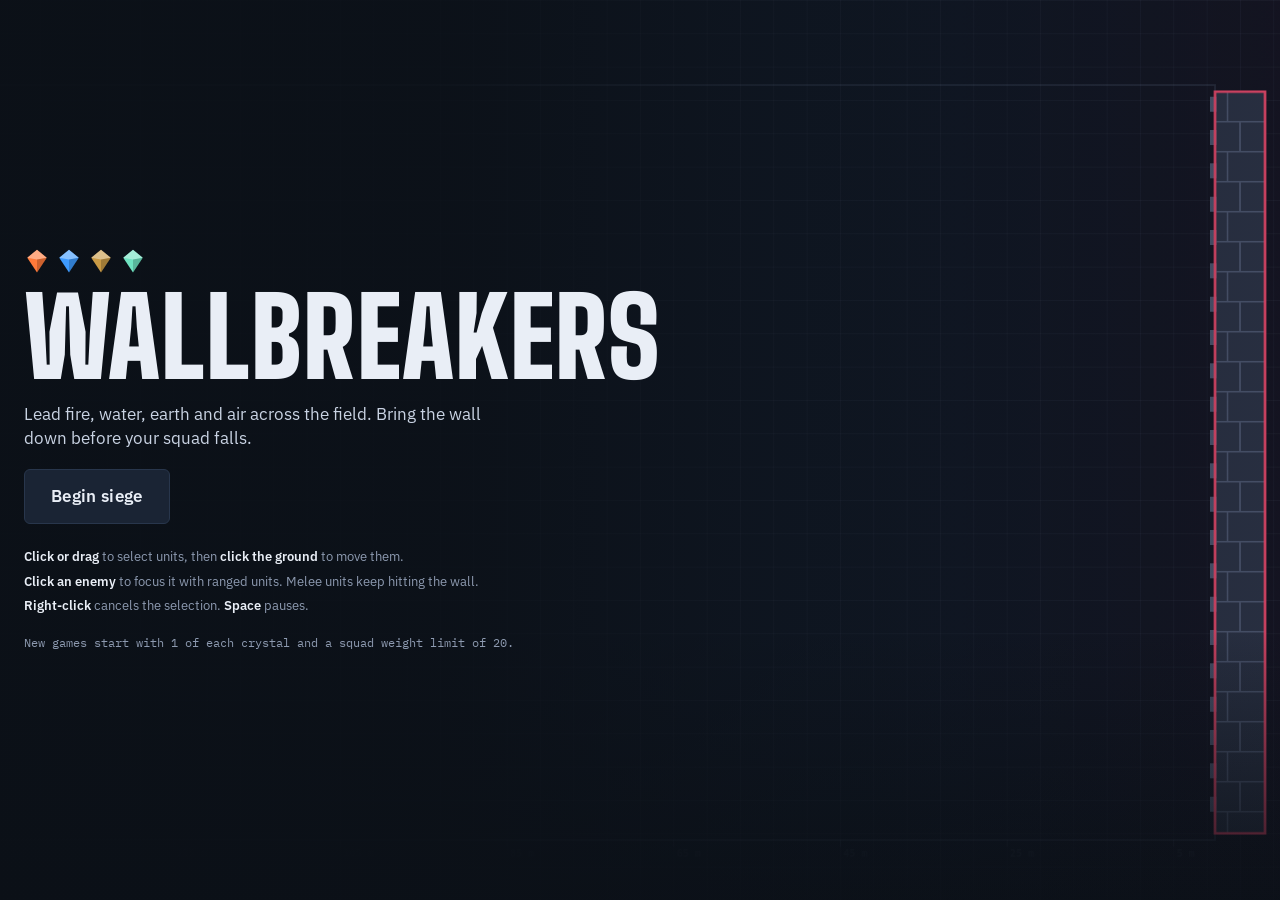
==== commit 344dc2a2: "Combat demo foundation Removed unique attributes, special units, and some stages  Added a new defaul" ====
--- a/index.html
+++ b/index.html
@@ -29,8 +29,8 @@
 <section id="shop" class="screen">
   <header class="bar"><h2>Armory</h2><div class="crys grow" id="shopCrys"></div><nav><button class="btn ghost" id="shopHome">Title</button><button class="btn primary" id="toStages">Choose a stage</button></nav></header>
   <div class="shop-body">
-    <div class="pane" id="armory"><div class="tabs" id="elTabs"></div><p class="attr" id="elAttr"></p><div class="cards" id="cards"></div>
-      <details class="links"><summary>Element links (allies close together)</summary><ul id="linksList"></ul></details></div>
+    <div class="pane" id="armory"><div class="tabs" id="elTabs"></div><div class="cards" id="cards"></div>
+      <details class="links" id="linksBox"><summary>Element links (allies close together)</summary><ul id="linksList"></ul></details></div>
     <div class="pane" id="barracks"><div id="barInner" style="display:flex;flex-direction:column;gap:12px"></div></div>
   </div>
 </section>
--- a/style.css
+++ b/style.css
@@ -163,3 +163,6 @@
 .wbar { height: 6px; background: #0a0f16; border-radius: 3px; overflow: hidden; }
 .wbar i { display: block; height: 100%; background: var(--brass); }
 .wbar.full i { background: var(--enemy); }
+.card.locked { opacity: .5; }
+.card.locked .ico canvas { filter: grayscale(.8); }
+.lockbadge { font-family: var(--mono); font-size: 11px; text-transform: uppercase; letter-spacing: .08em; padding: 3px 9px; border: 1px solid var(--line); border-radius: 999px; color: var(--muted); }
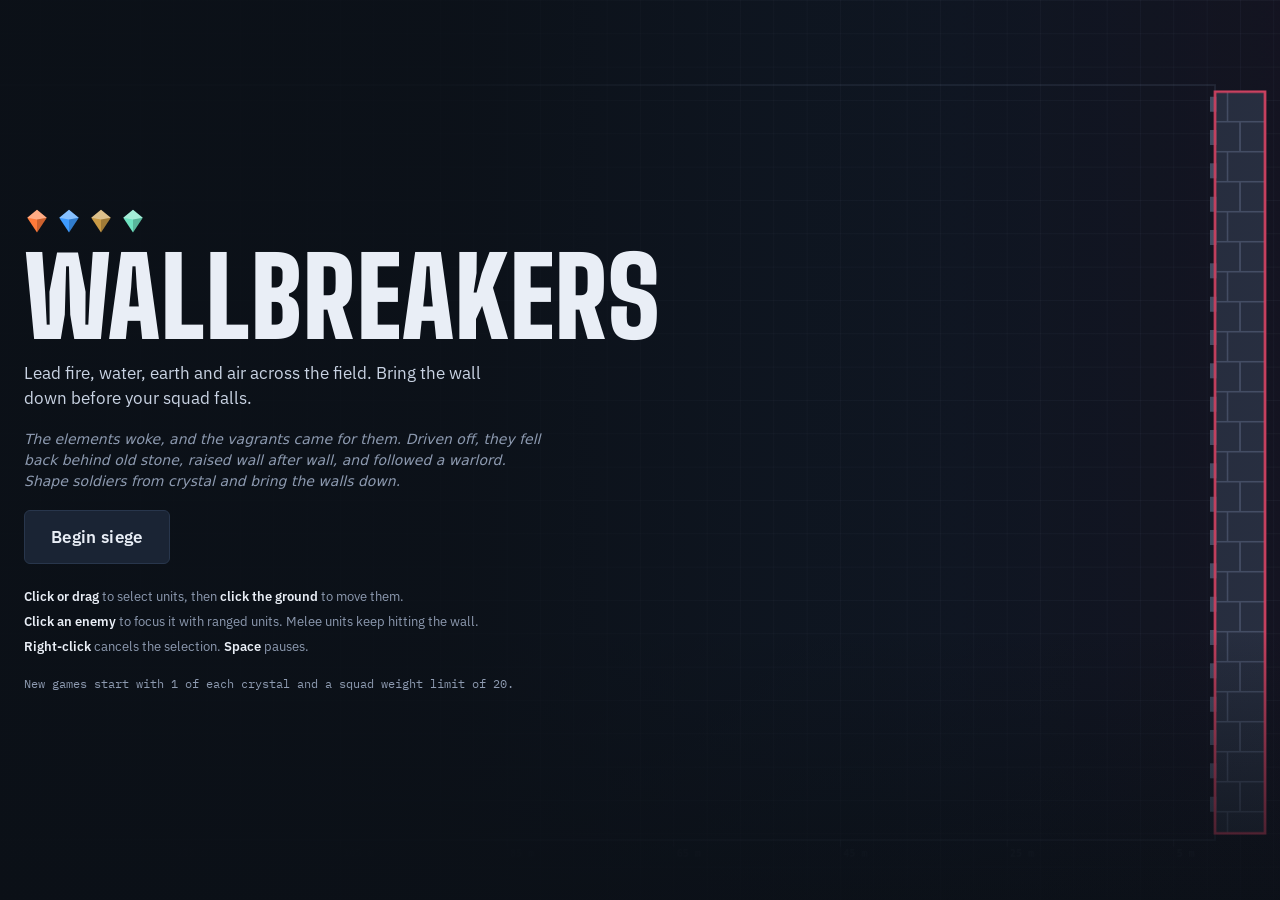
==== commit 665784d6: "Add early-game progression, specialists, enemy structures and two stages Stages now unlock in order." ====
--- a/index.html
+++ b/index.html
@@ -17,6 +17,7 @@
     <div class="gems-row" id="gemsRow"></div>
     <h1>Wallbreakers</h1>
     <p class="lede">Lead fire, water, earth and air across the field. Bring the wall down before your squad falls.</p>
+    <p class="lore" id="lore"></p>
     <div class="cta"><button id="btnContinue" class="btn primary big">Continue siege</button><button id="btnNew" class="btn big">New game</button></div>
     <ul class="how">
       <li><b>Click or drag</b> to select units, then <b>click the ground</b> to move them.</li>
--- a/style.css
+++ b/style.css
@@ -60,6 +60,7 @@
 .gems-row .gem { width: 26px; height: 26px; }
 #title h1 { font-size: clamp(44px, 8.5vw, 116px); line-height: .84; font-weight: 900; letter-spacing: .01em; }
 .lede { font-size: 17px; max-width: 46ch; margin: 0; color: #c9d3e3; }
+.lore { font-size: 14px; max-width: 58ch; margin: 0; color: var(--muted); font-style: italic; line-height: 1.5; }
 .cta { display: flex; gap: 12px; flex-wrap: wrap; }
 .how { margin: 6px 0 0; padding: 0; list-style: none; display: grid; gap: 6px; color: var(--muted); font-size: 13px; }
 .how b { color: var(--fg); font-weight: 600; }
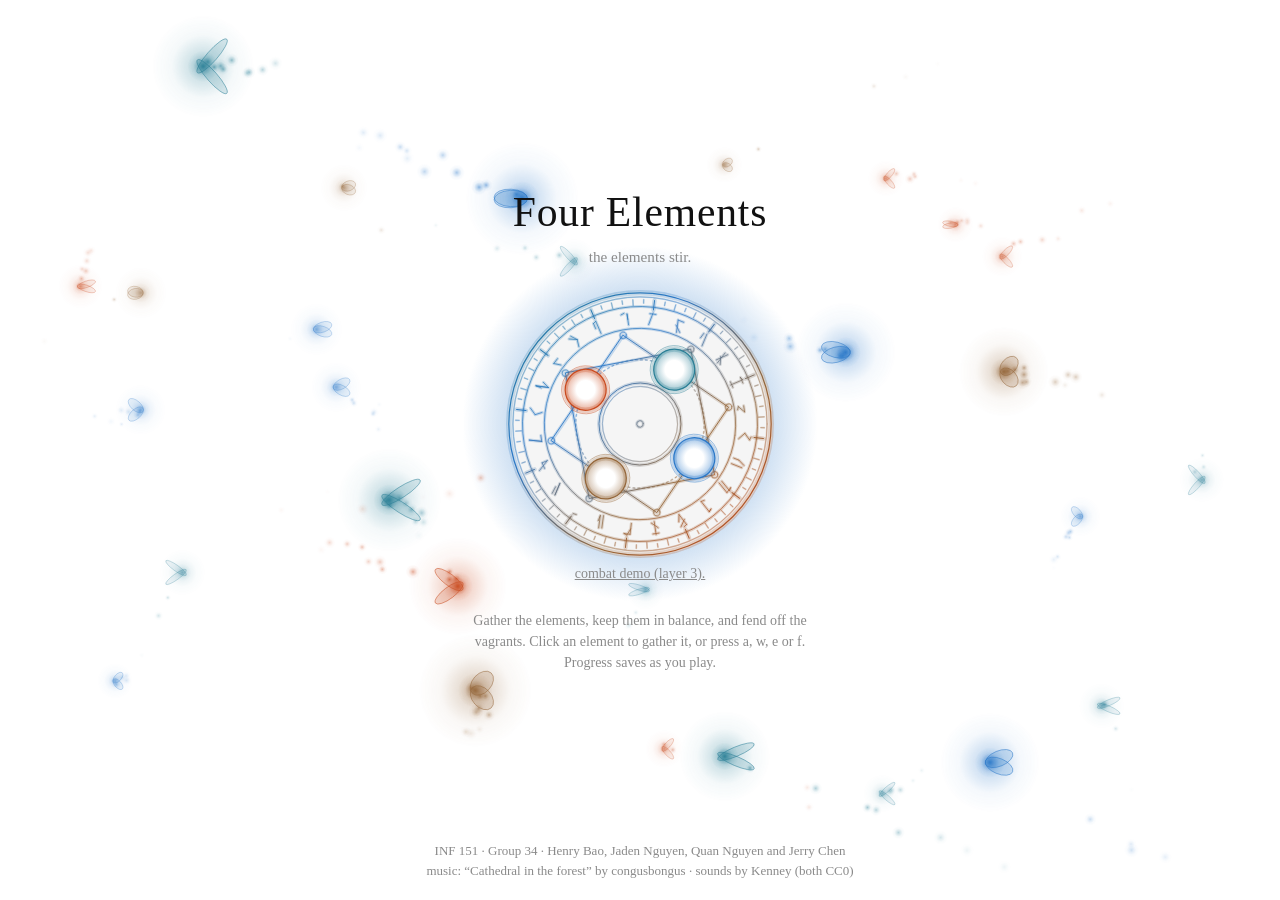
==== commit d443d104: "Add the Layer 3 combat demo in combat/, linked from the title screen The combat demo (Wallbreakers) " ====
--- a/index.html
+++ b/index.html
@@ -2,59 +2,939 @@
 <html lang="en">
 <head>
 <meta charset="utf-8">
-<meta name="viewport" content="width=device-width,initial-scale=1">
-<title>Wallbreakers</title>
-<meta name="claude:viewport-fit-sides" content="cover">
-<link rel="preconnect" href="https://fonts.googleapis.com"><link rel="preconnect" href="https://fonts.gstatic.com" crossorigin>
-<link rel="stylesheet" href="https://fonts.googleapis.com/css2?family=Big+Shoulders+Display:wght@700;800;900&family=IBM+Plex+Sans:wght@400;500;600&family=IBM+Plex+Mono:wght@500;600&display=swap">
-<link rel="stylesheet" href="style.css">
+<meta name="viewport" content="width=device-width, initial-scale=1">
+<title>Four Elements</title>
+<link rel="stylesheet" href="css/style.css">
+<style>
+  /* launch page: reuses the game's colours and fonts so light/dark mode match */
+  body { min-height: 100vh; box-sizing: border-box; display: flex; flex-direction: column; align-items: center; padding: 20px; }
+  .home { flex: 1; display: flex; flex-direction: column; align-items: center; justify-content: center; gap: 28px; text-align: center; }
+  .home h1 { margin: 0; font-size: 2.6em; font-weight: normal; letter-spacing: .02em; }
+  .home .sub { margin: -16px 0 0; color: var(--muted); font-size: 0.95em; }
+  .menu { display: flex; flex-direction: column; align-items: center; gap: 12px; }
+  .play {
+    font: inherit; color: var(--fg); background: var(--bg); text-decoration: none;
+    border: 1px solid var(--line); padding: 8px 0; width: 9em; text-align: center; cursor: pointer;
+    transition: box-shadow .2s ease, background .2s ease;
+  }
+  .play.quiet { border-color: color-mix(in srgb, var(--line) 40%, var(--bg)); color: var(--dim); }
+  .play:hover { background: var(--hover); text-decoration: underline; box-shadow: 0 0 14px -3px var(--fg); }
+  .play:focus-visible { outline: 2px solid var(--fg); outline-offset: 2px; }
+  .play:active { transform: translateY(1px); }
+  .saved { margin: 0; color: var(--muted); font-size: 0.8125em; }
+  .demo-link { color: var(--muted); font-size: 0.875em; }
+  .demo-link:hover, .demo-link:focus-visible { color: var(--fg); }
+  .menu .confirm { display: flex; gap: 10px; align-items: baseline; font-size: 0.875em; }
+  .hint { margin: 0; color: var(--muted); font-size: 0.875em; max-width: 26em; line-height: 1.5; }
+  .credits { margin: 0; color: var(--muted); font-size: 0.8125em; text-align: center; line-height: 1.5; }
+
+  /* the red circle for a returning player: erases the save, after a question */
+  :root { --reset: #c4271f; }
+  @media (prefers-color-scheme: dark) { :root:not([data-theme="light"]) { --reset: #ff6b5e; } }
+  :root[data-theme="dark"] { --reset: #ff6b5e; }
+  .reset { position: fixed; right: 18px; bottom: 14px; z-index: 4; display: flex; flex-direction: column; align-items: flex-end; gap: 10px; transition: opacity .5s ease; }
+  .reset-btn { position: relative; width: 64px; height: 64px; padding: 0; border: 0; border-radius: 50%; background: none; cursor: pointer; -webkit-tap-highlight-color: transparent; }
+  .reset-btn::before { content: ""; position: absolute; inset: -14px; border-radius: 50%; pointer-events: none; opacity: 0; transition: opacity .25s ease;
+    background: radial-gradient(circle, color-mix(in srgb, var(--reset) 38%, transparent) 0, transparent 68%); }
+  .reset-btn canvas { position: relative; display: block; width: 100%; height: 100%; opacity: .78; transition: opacity .25s ease; animation: rspin 70s linear infinite; }
+  .reset-btn:hover::before, .reset-btn:focus-visible::before, .reset-btn[aria-expanded="true"]::before { opacity: 1; }
+  .reset-btn:hover canvas, .reset-btn:focus-visible canvas, .reset-btn[aria-expanded="true"] canvas { opacity: 1; }
+  .reset-btn:focus-visible { outline: 2px solid var(--fg); outline-offset: 2px; }
+  @keyframes rspin { to { transform: rotate(360deg); } }
+  .reset-ask { box-sizing: border-box; max-width: 17em; padding: 10px 14px; border: 1px solid var(--reset); background: var(--bg); font-size: 0.875em; line-height: 1.45; animation: pop .25s ease-out; }
+  .reset-ask p { margin: 0 0 6px; }
+  .reset-ask .btns { display: flex; gap: 14px; }
+  body.playing .reset, body.fading .reset { opacity: 0; pointer-events: none; }
+  @media (max-width: 760px) { body.has-reset { padding-bottom: 88px; } }
+
+  /* ================= opening sequence ================= */
+  html.playing, body.playing { overflow: hidden; }
+  .home, .credits { position: relative; z-index: 3; }
+  .home > :not(.menu), .menu > :not(#play), .credits { transition: opacity .5s ease; }
+  body.fading .home > :not(.menu), body.fading .menu > :not(#play), body.fading .credits, body.fading #fae { opacity: 0; }
+
+  canvas.layer { position: fixed; inset: 0; width: 100%; height: 100%; display: block; pointer-events: none; }
+  #fae { z-index: 1; transition: opacity .5s ease; }
+  #sigil { z-index: 2; transition: opacity .9s ease; }
+  #sigil.out { opacity: 0; }
+  #fx { z-index: 5; }
+  #flood { z-index: 40; display: none; }                      /* shown only while the element floods the screen */
+
+  /* the play link is the magic circle: a round, invisible hit area laid over the drawing */
+  #play { position: relative; box-sizing: border-box; width: 200px; height: 200px; padding: 0; border: 0; border-radius: 50%; background: none; box-shadow: none;
+    display: block; font-size: 0; color: transparent; text-shadow: none; -webkit-tap-highlight-color: transparent; }
+  #play:hover { background: none; box-shadow: none; text-decoration: none; }
+  #play:active { transform: none; }
+  #play:focus-visible { outline: 2px solid var(--fg); outline-offset: 4px; }
+
+  /* dialog bubble, centred in the hole */
+  .dialog { position: fixed; inset: 0; z-index: 7; display: grid; place-items: center; pointer-events: none; }
+  .bubble { --c: var(--fg); font: inherit; font-size: clamp(1.05rem, 2.6vw, 1.9rem); color: var(--fg); background: var(--bg); border: 1px solid var(--c); border-radius: 999px; padding: .65em 1.4em; max-width: min(86vw, 22em); cursor: pointer; opacity: 0; pointer-events: none; box-shadow: 0 0 24px -6px var(--c); position: relative; will-change: transform, opacity; -webkit-tap-highlight-color: transparent; }
+  .bubble::after { content: ""; position: absolute; inset: -4px; border-radius: inherit; box-shadow: 0 0 44px 4px var(--c); opacity: 0; pointer-events: none; }
+  .bubble:hover { background: color-mix(in srgb, var(--c) 14%, var(--bg)); }
+  .bubble:focus-visible { outline: 2px solid var(--fg); outline-offset: 4px; }
+  .bubble.show { opacity: 1; pointer-events: auto; animation: pop .5s ease-out, bob 3.6s ease-in-out .5s infinite; }
+  .bubble.show.burst { pointer-events: none; animation: burst .7s ease-out forwards; }
+  .bubble.show.burst::after { animation: flash .7s ease-out forwards; }
+  @keyframes pop { from { opacity: 0; transform: scale(.8); } to { opacity: 1; transform: scale(1); } }
+  @keyframes bob { 0%, 100% { transform: translateY(0); } 50% { transform: translateY(-6px); } }
+  @keyframes burst { 0% { opacity: 1; transform: scale(1); } 30% { opacity: 1; transform: scale(1.12); } 100% { opacity: 0; transform: scale(1.5); } }
+  @keyframes flash { 0% { opacity: 0; } 30% { opacity: 1; } 100% { opacity: 0; } }
+
+  /* the four elements, one per hole */
+  #stage { position: fixed; inset: 0; z-index: 6; pointer-events: none; }
+  .elbtn { --c: var(--fg); position: fixed; left: 0; top: 0; padding: 0; border: 0; background: none; border-radius: 50%; cursor: pointer; color: var(--c); display: grid; place-items: center; opacity: 0; pointer-events: none; transform: translate(-50%, -50%); transition: opacity .9s ease, transform .9s ease; -webkit-tap-highlight-color: transparent; }
+  .elbtn::before { content: ""; position: absolute; inset: -30%; border-radius: 50%; pointer-events: none; opacity: .85; transition: opacity .6s ease;
+    background: radial-gradient(circle, color-mix(in srgb, var(--c) 34%, transparent) 0, transparent 66%); }
+  .elbtn.on { opacity: 1; will-change: translate, opacity; }
+  .elbtn.live { pointer-events: auto; }
+  .elbtn.live:hover, .elbtn:focus-visible { transform: translate(-50%, -50%) scale(1.14); transition-duration: .25s; }
+  .elbtn:focus-visible { outline: 2px solid var(--fg); outline-offset: 4px; }
+  .elbtn svg { position: relative; width: 76%; height: 76%; overflow: visible; }
+  .elbtn.air svg { animation: sway 3s ease-in-out infinite alternate; }
+  .elbtn.water svg { animation: bobv 2.6s ease-in-out infinite alternate; }
+  .elbtn.fire svg { animation: flick 1.3s steps(1, end) infinite; }
+  @keyframes sway { from { transform: translateX(-2px); } to { transform: translateX(3px); } }
+  @keyframes bobv { from { transform: translateY(-2px); } to { transform: translateY(2px); } }
+  @keyframes flick { 0% { opacity: 1; } 18% { opacity: .78; } 34% { opacity: 1; } 55% { opacity: .85; } 72% { opacity: 1; } 88% { opacity: .8; } }
+  .elbtn.on.off { opacity: 0; transition-duration: .6s; pointer-events: none; }
+  .elbtn.on.chosen { transform: translate(-50%, -50%) scale(1.7); pointer-events: none; transition-duration: 1.1s; }
+  .elbtn.on.chosen::before { opacity: 1; }
+
+  /* "Choose an element:" */
+  .choose { position: fixed; left: 50%; top: 0; z-index: 6; transform: translate(-50%, -100%); width: max-content; max-width: 90vw; text-align: center; opacity: 0; pointer-events: none; transition: opacity 1s ease; }
+  .choose.on { opacity: 1; }
+  .choose h2 { margin: 0; font-size: 1.6em; font-weight: normal; color: var(--fg); }
+  .choose .cap { min-height: 1.5em; margin-top: 4px; font-style: italic; }
+
+  /* leaving */
+  #veil { position: fixed; inset: 0; z-index: 50; background: var(--bg); opacity: 0; pointer-events: none; transition: opacity 1s ease; }
+  #veil.on { opacity: 1; pointer-events: auto; }
+</style>
 </head>
 <body>
-<div id="app">
-<section id="title" class="screen">
-  <canvas id="demo" width="1920" height="1080"></canvas><div class="shade"></div>
-  <div class="title-inner">
-    <div class="gems-row" id="gemsRow"></div>
-    <h1>Wallbreakers</h1>
-    <p class="lede">Lead fire, water, earth and air across the field. Bring the wall down before your squad falls.</p>
-    <p class="lore" id="lore"></p>
-    <div class="cta"><button id="btnContinue" class="btn primary big">Continue siege</button><button id="btnNew" class="btn big">New game</button></div>
-    <ul class="how">
-      <li><b>Click or drag</b> to select units, then <b>click the ground</b> to move them.</li>
-      <li><b>Click an enemy</b> to focus it with ranged units. Melee units keep hitting the wall.</li>
-      <li><b>Right-click</b> cancels the selection. <b>Space</b> pauses.</li>
-    </ul>
-    <div class="start-note">New games start with 500 of each crystal.</div>
+  <canvas id="fae" class="layer" aria-hidden="true"></canvas>
+  <canvas id="sigil" class="layer" aria-hidden="true"></canvas>
+
+  <main class="home">
+    <h1>Four Elements</h1>
+    <p class="sub">the elements stir.</p>
+    <div class="menu">
+      <a class="play" id="play" href="game.html" aria-label="play">play.</a>
+      <p class="saved" id="saved" hidden></p>
+      <a class="demo-link" href="combat/index.html">combat demo (layer 3).</a>
+    </div>
+    <p class="hint">Gather the elements, keep them in balance, and fend off the vagrants. Click an element to gather it, or press a, w, e or f. Progress saves as you play.</p>
+  </main>
+  <p class="credits">INF 151 · Group 34 · Henry Bao, Jaden Nguyen, Quan Nguyen and Jerry Chen<br>music: “Cathedral in the forest” by congusbongus · sounds by Kenney (both CC0)</p>
+
+  <div class="reset" id="reset-wrap" hidden>
+    <div class="reset-ask" id="reset-ask" role="alertdialog" aria-labelledby="reset-q" hidden>
+      <p id="reset-q">delete all progress and start over?</p>
+      <div class="btns"><button class="link" id="reset-yes" type="button">yes.</button><button class="link" id="reset-no" type="button">no.</button></div>
+    </div>
+    <button class="reset-btn" id="reset-btn" type="button" aria-label="reset all progress" aria-expanded="false"><canvas id="reset-c" aria-hidden="true"></canvas></button>
   </div>
-</section>
-<section id="shop" class="screen">
-  <header class="bar"><h2>Armory</h2><div class="crys grow" id="shopCrys"></div><nav><button class="btn ghost" id="shopHome">Title</button><button class="btn primary" id="toStages">Choose a stage</button></nav></header>
-  <div class="shop-body">
-    <div class="pane" id="armory"><div class="tabs" id="elTabs"></div><div class="cards" id="cards"></div>
-      <details class="links" id="linksBox"><summary>Element links (allies close together)</summary><ul id="linksList"></ul></details></div>
-    <div class="pane" id="barracks"><div id="barInner" style="display:flex;flex-direction:column;gap:12px"></div></div>
-  </div>
-</section>
-<section id="stages" class="screen">
-  <header class="bar"><h2>Stages</h2><div class="crys grow" id="stCrys"></div><nav><button class="btn" id="backShop">Back to armory</button></nav></header>
-  <div class="stage-body"><div class="squadnote" id="squadNote"></div><div class="stage-grid" id="stageGrid"></div></div>
-</section>
-<section id="battle" class="screen">
-  <div class="hud-top">
-    <button class="btn sm ghost" id="bRetreat">Retreat</button>
-    <div class="stage-title"><b id="bStage"></b><span id="bWave"></span></div>
-    <div class="wallbar" id="wallBar"><div class="wallfill" id="wallFill"></div><span id="wallTxt"></span></div>
-    <div class="hud-ctl"><button class="btn sm" id="bAura" title="Show interaction radius (R)">Auras</button><button class="btn sm" id="bPause">Pause</button><button class="btn sm" id="bSpeed">1&times;</button></div>
-  </div>
-  <div id="field"><canvas id="cv" width="1920" height="1080"></canvas><div id="overlay" hidden></div></div>
-  <div class="hud-bot"><div id="roster"></div><button class="btn sm" id="selAll" style="align-self:flex-start">Select all</button><div class="side" id="side"></div></div>
-</section>
-</div>
-<script src="js/data.js"></script>
-<script src="js/sprites.js"></script>
-<script src="js/engine.js"></script>
-<script src="js/render.js"></script>
-<script src="js/ui.js"></script>
-
+
+  <canvas id="fx" class="layer" aria-hidden="true"></canvas>
+  <div id="stage"></div>
+  <div class="choose" id="choose"><h2>Choose an element:</h2><div class="cap" id="caption" aria-live="polite"></div></div>
+  <div class="dialog"><button class="bubble" id="bubble" type="button"></button></div>
+  <canvas id="flood" class="layer" aria-hidden="true"></canvas>
+  <div id="veil"></div>
+
+<script src="js/config.js"></script>
+<script>
+  // What the home page knows about the player: the element they chose first, and (when the game's save can be read) the time played.
+  // The home page keeps its own copy of the element (HOME_KEY), because the game page is a different file and some browsers
+  // do not share storage between files opened from disk. The game hands the element over in the address (?el=air) when the
+  // player comes back with "back." and "?reset=1" when they restart there.
+  (function () {
+    const HOME_KEY = 'four-elements-home-v1', ids = ['air', 'water', 'earth', 'fire'];
+    const q = new URLSearchParams(location.search);
+    let el = null, played = null;
+    try {
+      if (q.get('reset')) { localStorage.removeItem(HOME_KEY); localStorage.removeItem(FE.SAVE_KEY); sessionStorage.removeItem('fe-chosen'); }
+      else if (ids.includes(q.get('el'))) localStorage.setItem(HOME_KEY, q.get('el'));
+    } catch (e) {}
+    if (q.has('el') || q.has('reset')) { try { history.replaceState(null, '', location.pathname); } catch (e) {} }
+    try {
+      const sv = JSON.parse(localStorage.getItem(FE.SAVE_KEY));
+      if (sv && sv.owned && ids.includes(sv.owned[0])) { el = sv.owned[0]; played = Math.floor(sv.played || 0); localStorage.setItem(HOME_KEY, el); }
+    } catch (e) {}
+    if (!el) { try { const h = localStorage.getItem(HOME_KEY); if (ids.includes(h)) el = h; } catch (e) {} }
+    window.FEHome = { key: HOME_KEY, el };
+    if (!el) return;
+    // a returning player: "play." becomes "continue."; the circle and the red reset circle are set up by the script below
+    FE.$('play').textContent = 'continue.'; FE.$('play').setAttribute('aria-label', 'continue');
+    FE.$('saved').textContent = played == null ? el : `${el} \u00b7 ${Math.floor(played / 60)}:${String(played % 60).padStart(2, '0')} played`;
+    FE.$('saved').hidden = false;
+  })();
+</script>
+
+<script>
+/* The opening sequence. Standalone: it only uses the game's CSS variables, never the game's FE modules, so it does not
+ * touch the game's save hash.
+ *
+ * Phases: home (fae + magic circle) -> pulse -> zoom into hole 1 -> four dialog bubbles (the circle turns a quarter
+ * each time) -> circle settles in the middle -> air, fire, water, earth appear -> choose one -> it engulfs the screen
+ * -> game.html.
+ *
+ * One "camera" object C drives the circle: centre (cx, cy), scale s, spin rot, plus the angles of the hole ring and
+ * the two decoration rings. The holes sit at hole angle = rot + ring + i*90 (clockwise from north). Hole i is
+ * air, water, earth, fire for i = 0..3, so when rot + ring is a multiple of 360 they are north, east, south, west.
+ */
+(() => {
+'use strict';
+const $ = id => document.getElementById(id);
+const TAU = Math.PI * 2;
+const ids = ['air', 'water', 'earth', 'fire'];            // hole order, clockwise from north
+const OUT = 96, HOLE_R = 47, HOLE_RAD = 15;                // circle units: outer radius, hole orbit radius, hole radius
+const LINES = ['...Huh?', 'What... happened...?', 'Where am I?', 'What... is this...?'];
+const clamp = (v, a, b) => Math.min(b, Math.max(a, v));
+const lerp = (a, b, t) => a + (b - a) * t;
+const rand = (a, b) => b === undefined ? Math.random() * a : a + Math.random() * (b - a);
+let aborted = false;
+const wait = ms => new Promise(r => setTimeout(() => { if (!aborted) r(); }, ms));
+
+// ---- easing ----
+function bez(x1, y1, x2, y2) {
+  const cx = 3 * x1, bx = 3 * (x2 - x1) - cx, ax = 1 - cx - bx;
+  const cy = 3 * y1, by = 3 * (y2 - y1) - cy, ay = 1 - cy - by;
+  const X = t => ((ax * t + bx) * t + cx) * t, Y = t => ((ay * t + by) * t + cy) * t, dX = t => (3 * ax * t + 2 * bx) * t + cx;
+  return x => {
+    if (x <= 0) return 0;
+    if (x >= 1) return 1;
+    let t = x;
+    for (let i = 0; i < 8; i++) { const d = X(t) - x; if (Math.abs(d) < 1e-5) break; const s = dX(t); if (Math.abs(s) < 1e-6) break; t -= d / s; }
+    if (t < 0 || t > 1) { let lo = 0, hi = 1; t = x; for (let i = 0; i < 24; i++) { if (X(t) < x) lo = t; else hi = t; t = (lo + hi) / 2; } }
+    return Y(t);
+  };
+}
+const easeIO = bez(.65, 0, .35, 1);
+const easeOut = p => 1 - Math.pow(1 - p, 3);
+const easeIn = p => p * p;
+
+function tween(ms, fn) {
+  return new Promise(res => {
+    const t0 = performance.now();
+    const step = now => {
+      if (aborted) return;                                  // never resolves: the sequence just stops
+      const p = Math.min(1, (now - t0) / ms);
+      fn(p);
+      if (p < 1) requestAnimationFrame(step); else res();
+    };
+    requestAnimationFrame(step);
+  });
+}
+
+// ---- colours (read from the game's CSS, so light and dark mode match) ----
+const mq = matchMedia('(prefers-color-scheme: dark)');
+const isDark = () => { const t = document.documentElement.dataset.theme; return t === 'dark' || (t !== 'light' && mq.matches); };
+const PAL = {};
+function readPal() {
+  const cs = getComputedStyle(document.documentElement);
+  ids.forEach(id => { PAL[id] = cs.getPropertyValue('--' + id).trim(); PAL[id + 'I'] = cs.getPropertyValue('--' + id + '-ink').trim() || PAL[id]; });
+  PAL.reset = cs.getPropertyValue('--reset').trim() || '#c4271f';
+  PAL.bg = cs.getPropertyValue('--bg').trim() || '#ffffff'; PAL.fg = cs.getPropertyValue('--fg').trim() || '#111111';
+  PAL.disc = blend(PAL.bg, PAL.fg, .04);                       // the circle's face: the page colour, a touch toward the text colour
+}
+const pc = id => isDark() ? PAL[id] : PAL[id + 'I'];
+const rgbOf = c => {
+  c = String(c).trim();
+  if (c[0] === '#') { if (c.length === 4) c = '#' + c[1] + c[1] + c[2] + c[2] + c[3] + c[3]; return [parseInt(c.slice(1, 3), 16), parseInt(c.slice(3, 5), 16), parseInt(c.slice(5, 7), 16)]; }
+  const m = c.match(/\d+(\.\d+)?/g); return m ? m.slice(0, 3).map(Number) : [255, 255, 255];
+};
+const rgba = (c, a) => { const [r, g, b] = rgbOf(c); return `rgba(${r},${g},${b},${a})`; };
+const blend = (a, b, t) => { const A = rgbOf(a), B = rgbOf(b); return `rgb(${A.map((v, i) => Math.round(lerp(v, B[i], t))).join(',')})`; };
+const mix = (c, f) => { const t = f > 0 ? 255 : 0, k = Math.abs(f); return '#' + rgbOf(c).map(v => Math.round(lerp(v, t, k)).toString(16).padStart(2, '0')).join(''); };
+const hs = (i, k) => { const v = Math.sin(i * 127.1 + k * 311.7) * 43758.5453; return v - Math.floor(v); };   // stable pseudo-random
+
+// ---- screen, canvases ----
+let W = innerWidth, H = innerHeight, dpr = 1, fdpr = 1;
+let dprCap = 2, quality = 0;                                   // quality drops (smaller canvases, no glow pass) if the device cannot keep up; see watchPerf
+const faeC = $('fae'), fxC = $('fx'), flC = $('flood'), sigC = $('sigil');
+const fa = faeC.getContext('2d'), fc = fxC.getContext('2d'), fl = flC.getContext('2d'), sg = sigC.getContext('2d');
+const btn = $('play'), bubble = $('bubble');
+
+// ---- the camera ----
+const C = { cx: 0, cy: 0, s: 1, rot: 0, ring: 0, d1: 0, d2: 0, hover: 0, breath: 1, boost: 0 };
+const homeR = () => clamp(Math.min(W, H) * 0.17, 80, 130);
+// the circle sits where the play link sits in the page; once the sequence starts that spot is frozen
+let frozen = null;
+const poseHome = () => {
+  if (frozen) return frozen;
+  const r = btn.getBoundingClientRect();
+  return { cx: r.left + r.width / 2, cy: r.top + r.height / 2, s: homeR() / OUT };
+};
+const poseZoom = () => ({ cx: 0, cy: 0, s: Math.hypot(W / 2, H / 2) / HOLE_R });
+const poseCenter = () => { const R = Math.min(W * 0.42, H * 0.36); return { cx: W / 2, cy: H / 2, s: R / OUT }; };
+const poseChoose = () => { const p = poseCenter(); p.cy += H * 0.06; return p; };
+const zoomAngle = () => Math.atan2(W / 2, -H / 2) * 180 / Math.PI;     // direction from the top-left corner to the screen centre
+const zoomRot = i => { const base = zoomAngle() - C.ring - i * 90; return base + 360 * Math.round((C.rot - base) / 360); };
+let curHole = 0, rest = null, phase = 'home';
+const setRest = fn => { rest = fn; Object.assign(C, fn()); };
+const holePos = (i, c = C) => { const a = (c.rot + c.ring + i * 90) * Math.PI / 180; return { x: c.cx + c.s * HOLE_R * Math.sin(a), y: c.cy - c.s * HOLE_R * Math.cos(a) }; };
+
+async function move({ to, rot, ms, ease, rotEase }) {
+  rest = null;
+  const f = { cx: C.cx, cy: C.cy, s: C.s, rot: C.rot };
+  await tween(ms, p => {
+    const t = to(), e = ease(p);
+    C.cx = lerp(f.cx, t.cx, e); C.cy = lerp(f.cy, t.cy, e); C.s = f.s * Math.pow(t.s / f.s, e);
+    if (rot != null) C.rot = lerp(f.rot, rot, (rotEase || ease)(p));
+  });
+  Object.assign(C, to());
+  if (rot != null) C.rot = rot;
+}
+
+// ---- the magic circle: drawn on a canvas, in circle units under one camera transform, so lines stay crisp at any zoom.
+// (It used to be an SVG. At full zoom the browser re-rasterised ~200 huge strokes and a dozen opacity groups every frame.
+// Here the shapes are built once as Path2D objects and each frame is a handful of stroke calls.) ----
+const pol = (a, r) => [Math.sin(a) * r, -Math.cos(a) * r];
+const circle = (r, cx = 0, cy = 0) => { const p = new Path2D(); p.moveTo(cx + r, cy); p.arc(cx, cy, r, 0, TAU); return p; };
+const segs = list => { const p = new Path2D(); for (const [u, v] of list) { p.moveTo(u[0], u[1]); p.lineTo(v[0], v[1]); } return p; };
+// a layer is a list of [path, line width, dash]
+const L0 = [[circle(96), .9], [circle(93), .3]];                           // outer rings (still)
+const L1 = [];                                                             // tick band and rune band (turns slowly)
+{
+  const fine = [], bold = [];
+  for (let k = 0; k < 72; k++) {
+    const a = k * 5 * Math.PI / 180, long = k % 6 === 0, len = long ? 7 : (k % 2 ? 2.5 : 4);
+    (long ? bold : fine).push([pol(a, 91), pol(a, 91 - len)]);
+  }
+  let seed = 7; const rng = () => { seed = (seed + 0x6D2B79F5) | 0; let t = Math.imul(seed ^ (seed >>> 15), 1 | seed); t = (t + Math.imul(t ^ (t >>> 7), 61 | t)) ^ t; return ((t ^ (t >>> 14)) >>> 0) / 4294967296; };
+  const GP = [[-2.2, -4], [2.2, -4], [-2.2, 0], [2.2, 0], [-2.2, 4], [2.2, 4], [0, -4.8], [0, 4.8]];
+  const runes = [];
+  for (let k = 0; k < 24; k++) {
+    const a = k * 15 * Math.PI / 180, pt = ([u, v]) => { const [x, y] = pol(a, 77 + v); return [x + Math.cos(a) * u, y + Math.sin(a) * u]; };
+    for (let j = 0, n = 3 + Math.floor(rng() * 2); j < n; j++) {
+      const p = GP[Math.floor(rng() * 8)], q = GP[Math.floor(rng() * 8)];
+      if (p === q) continue;
+      runes.push([pt(p), pt(q)]);
+    }
+  }
+  L1.push([segs(fine), .3], [segs(bold), .7], [circle(86), .5], [circle(70), .5], [segs(runes), .5]);
+}
+const L2 = [];                                                             // two squares (an eight-pointed star), the orbit track and the core (turns the other way)
+{
+  const sqA = [45, 135, 225, 315], sqB = [0, 90, 180, 270];
+  const square = arr => { const p = new Path2D(); arr.forEach((deg, j) => { const [x, y] = pol(deg * Math.PI / 180, 66); j ? p.lineTo(x, y) : p.moveTo(x, y); }); p.closePath(); return p; };
+  L2.push([square(sqA), .6], [square(sqB), .6]);
+  const nodes = new Path2D();
+  [...sqA, ...sqB].forEach(deg => { const [x, y] = pol(deg * Math.PI / 180, 66); nodes.addPath(circle(2.4, x, y)); });
+  L2.push([nodes, .4], [circle(HOLE_R), .3, [1.2, 2.4]], [circle(30), .6], [circle(27.5), .25]);
+}
+const L2dot = L2.concat([[circle(2.4), .5]]);                              // the centre dot, left out when a symbol sits there
+const holeShape = circle(HOLE_RAD), holeRing = circle(HOLE_RAD + 2.6), faceShape = circle(OUT + 1), auraShape = circle(130);
+
+// A returning player (there is a save) sees the circle in the colour of the element they chose first, with its symbol in the middle.
+let tint = FEHome.el && ids.includes(FEHome.el) ? FEHome.el : null, symbol = null;
+const symbolPaths = () => symbol || (symbol = [...ICON[tint].matchAll(/<path d="([^"]+)"[^>]*?stroke-width="([\d.]+)"/g)].map(m => [new Path2D(m[1]), +m[2]]));
+
+let T = 0, sigOn = true;
+const sigPrev = new Array(11).fill(NaN);
+function renderSigil() {
+  if (!sigOn) return;
+  const sc = C.s * (1 + C.breath * (0.012 * Math.sin(T * 1.7) + 0.04 * C.hover));
+  const cur = [C.cx, C.cy, sc, C.rot, C.ring, C.d1, C.d2, C.breath, C.hover, C.boost, dpr];
+  // redraw when the circle moved; when it is only resting, the slow glow shimmer is redrawn a few times a second
+  let moved = false;
+  for (let i = 0; i < cur.length; i++) if (Math.abs(cur[i] - sigPrev[i]) > 1e-4 || sigPrev[i] !== sigPrev[i]) { moved = true; break; }
+  if (!moved && T - sigPrev.t < .16) return;
+  for (let i = 0; i < cur.length; i++) sigPrev[i] = cur[i];
+  sigPrev.t = T;
+
+  const ink = tint ? ids.map(() => pc(tint)) : ids.map(pc), glowOn = quality < 2 && sc < 5, ctx = sg;      // magnified past ~5x the glow is invisible and costs the most to draw
+  const g = clamp(.22 + .07 * Math.sin(T * 2.1) + .3 * C.hover * C.breath + .5 * C.boost, 0, 1);
+  ctx.setTransform(1, 0, 0, 1, 0, 0);
+  ctx.clearRect(0, 0, sigC.width, sigC.height);
+  ctx.setTransform(dpr, 0, 0, dpr, 0, 0);
+  ctx.translate(C.cx, C.cy); ctx.rotate(C.rot * Math.PI / 180); ctx.scale(sc, sc);
+
+  const w = ink[1], ag = ctx.createRadialGradient(0, 0, 0, 0, 0, 130);        // the faint blue aura
+  ag.addColorStop(0, rgba(w, 0)); ag.addColorStop(.6, rgba(w, 0)); ag.addColorStop(.74, rgba(w, .3)); ag.addColorStop(1, rgba(w, 0));
+  ctx.globalAlpha = clamp(.75 + C.boost + .4 * C.hover, 0, 1); ctx.fillStyle = ag; ctx.fill(auraShape);
+  ctx.globalAlpha = 1; ctx.fillStyle = PAL.disc; ctx.fill(faceShape);
+
+  const grad = ctx.createLinearGradient(-OUT, -OUT, OUT, OUT);                // one colour sweep across the whole circle
+  ink.forEach((c, k) => grad.addColorStop(k / 3, c));
+  ctx.strokeStyle = grad; ctx.lineCap = 'round'; ctx.lineJoin = 'round';
+  const pass = list => {
+    if (glowOn) {                                                            // a wide, faint copy underneath = the glow
+      ctx.globalAlpha = g;
+      for (const [p, lw, dash] of list) { ctx.lineWidth = lw * 4.5; ctx.setLineDash(dash || []); ctx.stroke(p); }
+      ctx.globalAlpha = 1;
+    }
+    for (const [p, lw, dash] of list) { ctx.lineWidth = lw; ctx.setLineDash(dash || []); ctx.stroke(p); }
+    ctx.setLineDash([]);
+  };
+  pass(L0);
+  ctx.save(); ctx.rotate(C.d1 * Math.PI / 180); pass(L1); ctx.restore();
+  ctx.save(); ctx.rotate(C.d2 * Math.PI / 180); pass(tint ? L2 : L2dot); ctx.restore();
+  if (tint) {                                                                  // the element's symbol, upright in the middle
+    const sp = symbolPaths(), k = 1.55;
+    ctx.save(); ctx.translate(-12 * k, -12 * k); ctx.scale(k, k); ctx.strokeStyle = ink[0];
+    if (glowOn) { ctx.globalAlpha = g; for (const [p, lw] of sp) { ctx.lineWidth = lw * 3.5; ctx.stroke(p); } ctx.globalAlpha = 1; }
+    for (const [p, lw] of sp) { ctx.lineWidth = lw; ctx.stroke(p); }
+    ctx.restore();
+  }
+
+  ctx.save(); ctx.rotate(C.ring * Math.PI / 180);                             // the four holes, orbiting the centre
+  ids.forEach((id, i) => {
+    ctx.save(); ctx.rotate(i * Math.PI / 2); ctx.translate(0, -HOLE_R);
+    ctx.fillStyle = PAL.bg; ctx.fill(holeShape);
+    const hg = ctx.createRadialGradient(0, 0, 0, 0, 0, HOLE_RAD);
+    hg.addColorStop(0, rgba(ink[i], 0)); hg.addColorStop(.45, rgba(ink[i], 0)); hg.addColorStop(1, rgba(ink[i], .45));
+    ctx.fillStyle = hg; ctx.fill(holeShape);
+    ctx.strokeStyle = ink[i];
+    if (glowOn) { ctx.globalAlpha = g; ctx.lineWidth = 4; ctx.stroke(holeShape); ctx.globalAlpha = 1; }
+    ctx.lineWidth = .9; ctx.stroke(holeShape);
+    ctx.lineWidth = .3; ctx.stroke(holeRing);
+    ctx.restore();
+  });
+  ctx.restore();
+}
+
+// ---- glow sprites (cheap soft light for fae, sparks and effects) ----
+const spr = {};
+function sprite(c) {
+  if (spr[c]) return spr[c];
+  const k = document.createElement('canvas'); k.width = k.height = 64;
+  const g = k.getContext('2d'), gr = g.createRadialGradient(32, 32, 0, 32, 32, 32);
+  gr.addColorStop(0, rgba(c, 1)); gr.addColorStop(.25, rgba(c, .55)); gr.addColorStop(.6, rgba(c, .12)); gr.addColorStop(1, rgba(c, 0));
+  g.fillStyle = gr; g.fillRect(0, 0, 64, 64);
+  return (spr[c] = k);
+}
+function glow(ctx, x, y, r, c, a) { if (a <= 0) return; ctx.globalAlpha = Math.min(1, a); ctx.drawImage(sprite(c), x - r, y - r, r * 2, r * 2); ctx.globalAlpha = 1; }
+
+// ---- fae: two layers of little elemental sprites. The front layer is larger and brighter. ----
+let faeOn = true, faeCleared = false;
+const fae = [], sparks = [];
+const WING = { air: [3.4, .8], water: [2.3, 1.2], earth: [1.9, 1.3], fire: [2.7, .9] };   // wing length, width (in body radii)
+function mkFae(front, i) {
+  return { el: ids[i % 4], front, x: rand(W), y: rand(H), vx: 0, vy: 0, tx: rand(W), ty: rand(H), tt: rand(2),
+    r: front ? rand(5, 7.5) : rand(2.8, 4.2), ph: rand(TAU), fl: rand(10, 15), k: front ? 1 : .6 };
+}
+function spawnFae() {
+  fae.length = 0;
+  const nb = clamp(Math.round(W * H / 55000), 12, 28), nf = clamp(Math.round(W * H / 120000), 6, 14);
+  for (let i = 0; i < nb; i++) fae.push(mkFae(false, i));      // back layer first, so the front layer draws over it
+  for (let i = 0; i < nf; i++) fae.push(mkFae(true, i));
+}
+function fitFae(ow, oh) {                                        // the window changed size (windowed <-> fullscreen): spread the fae over the new area
+  const sx = W / ow, sy = H / oh;
+  for (const f of fae) { f.x *= sx; f.tx *= sx; f.y *= sy; f.ty *= sy; }
+  for (const p of sparks) { p.x *= sx; p.y *= sy; }
+  const nb = clamp(Math.round(W * H / 55000), 12, 28), nf = clamp(Math.round(W * H / 120000), 6, 14);
+  let b = fae.filter(f => !f.front).length, fr = fae.length - b;
+  for (; b < nb; b++) fae.unshift(mkFae(false, b));
+  for (; fr < nf; fr++) fae.push(mkFae(true, fr));
+  while (b > nb) { fae.splice(fae.findIndex(f => !f.front), 1); b--; }
+  while (fr > nf) { fae.splice(fae.findIndex(f => f.front), 1); fr--; }
+}
+function updateFae(dt) {
+  for (const f of fae) {
+    f.tt -= dt;
+    if (f.tt <= 0) { f.tt = rand(1.6, 4); f.tx = clamp(f.x + rand(-1, 1) * W * .25, -20, W + 20); f.ty = clamp(f.y + rand(-1, 1) * H * .25, -20, H + 20); }
+    const k = .9 * f.k;
+    f.vx += ((f.tx - f.x) * k - f.vx * 1.6) * dt;
+    f.vy += ((f.ty - f.y) * k - f.vy * 1.6) * dt;
+    f.x += f.vx * dt; f.y += f.vy * dt + Math.sin(T * 2.3 + f.ph) * 10 * dt;
+    if (Math.random() < dt * (f.front ? 9 : 4) * (quality > 1 || !orbitOn ? .4 : 1)) {   // fewer sparks once the pulse has started
+      const o = { x: f.x + rand(-1, 1) * f.r, y: f.y + rand(-1, 1) * f.r, el: f.el, age: 0, life: rand(.8, 1.4), r: f.front ? rand(1.5, 2.6) : rand(1, 1.8), a: f.front ? 1 : .55, vx: 0, vy: 0 };
+      if (f.el === 'air') { o.vx = rand(-12, 12); o.vy = rand(-12, 12); }
+      else if (f.el === 'water') { o.vx = rand(-6, 6); o.vy = rand(14, 44); }
+      else if (f.el === 'earth') { o.vx = rand(-6, 6); o.vy = rand(6, 26); }
+      else { o.vx = rand(-10, 10); o.vy = -rand(24, 60); }
+      sparks.push(o);
+    }
+  }
+  for (let i = sparks.length - 1; i >= 0; i--) { const p = sparks[i]; p.age += dt; if (p.age >= p.life) { sparks.splice(i, 1); continue; } p.x += p.vx * dt; p.y += p.vy * dt; }
+}
+function drawFae() {
+  const dark = isDark();
+  fa.clearRect(0, 0, W, H);
+  fa.globalCompositeOperation = dark ? 'lighter' : 'source-over';
+  for (const p of sparks) glow(fa, p.x, p.y, p.r * 3.2, pc(p.el), (1 - p.age / p.life) * p.a * (dark ? .9 : .7));
+  for (const f of fae) {
+    const c = pc(f.el), a = f.front ? 1 : .5, [wl, ww] = WING[f.el];
+    glow(fa, f.x, f.y, f.r * (f.front ? 8 : 6.5), c, (dark ? .6 : .4) * a);
+    const flap = Math.sin(T * f.fl + f.ph), face = f.vx < 0 ? -1 : 1;
+    fa.save(); fa.translate(f.x, f.y); fa.scale(face, 1);
+    fa.fillStyle = rgba(dark ? '#ffffff' : c, (dark ? .22 : .18) * a); fa.strokeStyle = rgba(c, .6 * a); fa.lineWidth = .8;
+    for (const s of [-1, 1]) {
+      fa.save(); fa.rotate(s * (.45 + .4 * flap));
+      fa.beginPath(); fa.ellipse(-f.r * wl * .5 - f.r * .4, 0, f.r * wl, f.r * ww, 0, 0, TAU); fa.fill(); fa.stroke();
+      fa.restore();
+    }
+    fa.restore();
+    glow(fa, f.x, f.y, f.r * 2.4, dark ? '#ffffff' : c, dark ? .95 * a : .9 * a);
+  }
+  fa.globalCompositeOperation = 'source-over';
+}
+
+// ---- effects canvas: pulses, element reveals, drifting particles ----
+const fx = [], parts = [], idle = {};
+function emit(o) { parts.push(Object.assign({ x: 0, y: 0, vx: 0, vy: 0, g: 0, life: 1, age: 0, r: 3, c: '#fff', a: 1, kind: 'dot' }, o)); }
+function updParts(dt) {
+  for (let i = parts.length - 1; i >= 0; i--) {
+    const p = parts[i];
+    p.age += dt;
+    if (p.age >= p.life) { parts.splice(i, 1); continue; }
+    p.vy += p.g * dt;
+    if (p.hole != null) {                                         // idle particles follow their hole as the circle moves
+      if (p.orb) { p.oa += p.ow * dt; p.rx = Math.cos(p.oa) * p.or; p.ry = Math.sin(p.oa) * p.or; }
+      else { p.rx += p.vx * dt; p.ry += p.vy * dt; }
+      const h = holePos(p.hole); p.x = h.x + p.rx; p.y = h.y + p.ry;
+    } else { p.x += p.vx * dt; p.y += p.vy * dt; }
+    const k = 1 - p.age / p.life;
+    if (p.kind === 'drop') { fc.fillStyle = rgba(p.c, .95 * k); fc.beginPath(); fc.arc(p.x, p.y, p.r, 0, TAU); fc.fill(); }
+    else if (p.kind === 'bubble') { fc.strokeStyle = rgba(p.c, .8 * k); fc.lineWidth = 1; fc.beginPath(); fc.arc(p.x, p.y, p.r, 0, TAU); fc.stroke(); }
+    else glow(fc, p.x, p.y, p.r * 3, p.c, p.a * k);
+  }
+}
+function idleEmit(dt) {
+  for (const id in idle) {
+    const o = idle[id];
+    if (!o.on || Math.random() > dt * o.rate) continue;
+    const i = ids.indexOf(id), hr = HOLE_RAD * C.s, sc = clamp(hr / 50, .5, 1.6), c = pc(id);
+    if (id === 'air') emit({ hole: i, orb: true, oa: rand(TAU), ow: rand(1.5, 3) * (Math.random() < .5 ? -1 : 1), or: hr * rand(.55, 1), life: rand(1.2, 2.2), r: rand(1.2, 2.2) * sc, c, rx: 0, ry: 0 });
+    else if (id === 'fire') emit({ hole: i, rx: rand(-.5, .5) * hr, ry: hr * rand(.2, .6), vx: rand(-8, 8) * sc, vy: -rand(30, 70) * sc, life: rand(.9, 1.6), r: rand(1.5, 2.8) * sc, c: Math.random() < .5 ? c : '#ffb347' });
+    else if (id === 'water') emit({ hole: i, kind: 'bubble', rx: rand(-.6, .6) * hr, ry: hr * .7, vx: rand(-4, 4) * sc, vy: -rand(14, 30) * sc, life: rand(1.4, 2.4), r: rand(2, 4) * sc, c });
+    else emit({ hole: i, rx: rand(-.7, .7) * hr, ry: -hr * rand(.1, .6), vx: rand(-3, 3) * sc, vy: rand(6, 18) * sc, life: rand(1.4, 2.4), r: rand(1.2, 2.4) * sc, c, a: .8 });
+  }
+}
+function ring(x, y, r0, r1, dur, c, delay = 0, w = 3, sq = 1) {
+  dur /= 1000;                                                  // callers pass ms; delay is in seconds
+  let t = -delay;
+  fx.push(dt => {
+    t += dt; if (t < 0) return true;
+    const p = t / dur; if (p >= 1) return false;
+    const r = lerp(r0, r1, easeOut(p)), a = Math.pow(1 - p, 1.5);
+    fc.beginPath(); fc.ellipse(x, y, r, r * sq, 0, 0, TAU);
+    fc.strokeStyle = rgba(c, .28 * a); fc.lineWidth = w * 5 * (1 - p * .5); fc.stroke();
+    fc.strokeStyle = rgba(c, a); fc.lineWidth = w * (1 - p * .5); fc.stroke();
+    return true;
+  });
+}
+
+// air: currents gather into a swirl
+function airSwirl(x, y, hr) {
+  const c = pc('air'), ps = [], dur = 1.5; let t = 0;
+  for (let i = 0; i < 50; i++) ps.push({ a: rand(TAU), r: hr * rand(1.4, 3.4), w: rand(3, 6), len: rand(.5, 1.3), d: rand(0, .55), lw: rand(1, 2.6) });
+  fx.push(dt => {
+    t += dt;
+    fc.lineCap = 'round';
+    for (const p of ps) {
+      const tt = t - p.d; if (tt < 0) continue;
+      const k = Math.min(1, tt / (dur - .5)), r = lerp(p.r, hr * .1, k * k), a = p.a + p.w * tt * (1 + 2 * k);
+      fc.strokeStyle = rgba(c, Math.sin(k * Math.PI) * .9); fc.lineWidth = p.lw;
+      fc.beginPath(); fc.arc(x, y, r, a - p.len, a); fc.stroke();
+    }
+    glow(fc, x, y, hr * 1.6 * easeIn(Math.min(1, t / dur)), c, .55 * Math.min(1, t / dur) * (t > dur ? Math.max(0, 1 - (t - dur) / .4) : 1));
+    return t < dur + .4;
+  });
+}
+// fire: a flicker of tongues, with embers
+function fireFlicker(x, y, hr) {
+  const c = pc('fire'), dur = 1.7, sc = clamp(hr / 50, .5, 1.8); let t = 0, nt = 0, f = 1, jit = [1, 1, 1];
+  fx.push(dt => {
+    t += dt; nt -= dt;
+    if (nt <= 0) { f = .45 + Math.random() * .55; nt = .05 + Math.random() * .07; jit = jit.map(() => .65 + Math.random() * .6); }
+    const env = Math.min(1, t / .35) * (t > dur - .5 ? Math.max(0, (dur - t) / .5) : 1);
+    glow(fc, x, y, hr * (1.5 + .7 * f), c, .75 * env * f);
+    const base = y + hr * .55;
+    [[c, 1, .55], ['#ffb347', .72, .8], ['#ffe08a', .45, .9]].forEach(([col, k, al]) => {
+      fc.fillStyle = rgba(col, al * env);
+      [[-.38, 0], [0, 1], [.38, 2]].forEach(([ox, j]) => {
+        const h = hr * (j === 1 ? 1.35 : .95) * jit[j] * k * (.7 + .5 * f), w = hr * .3 * k, bx = x + ox * hr;
+        fc.beginPath(); fc.moveTo(bx - w, base); fc.quadraticCurveTo(bx - w * .6, base - h * .4, bx + (jit[j] - 1) * hr * .2, base - h); fc.quadraticCurveTo(bx + w * .6, base - h * .4, bx + w, base); fc.closePath(); fc.fill();
+      });
+    });
+    if (t < .9 && Math.random() < dt * 50) emit({ x: x + rand(-.5, .5) * hr, y: y + hr * .3, vx: rand(-30, 30) * sc, vy: -rand(60, 160) * sc, life: rand(.6, 1.2), r: rand(1.5, 3) * sc, c: '#ffb347' });
+    return t < dur;
+  });
+}
+// water: a splash, with ripples
+function waterSplash(x, y, hr) {
+  const c = pc('water'), sc = clamp(hr / 50, .5, 1.8); let t = 0;
+  [0, .12, .26].forEach(d => ring(x, y + hr * .45, hr * .2, hr * 1.5, 1100, c, d, 2.5, .38));
+  for (let i = 0; i < 30; i++) {
+    const a = -Math.PI / 2 + rand(-1, 1) * .95, sp = rand(140, 340) * sc;
+    emit({ kind: 'drop', x: x + rand(-.15, .15) * hr, y: y + hr * .35, vx: Math.cos(a) * sp * .7, vy: Math.sin(a) * sp, g: 700 * sc, life: rand(.8, 1.3), r: rand(1.5, 3.4) * sc, c: isDark() ? '#9ccdf9' : c });
+  }
+  fx.push(dt => { t += dt; glow(fc, x, y + hr * .3, hr * 1.8, c, .6 * Math.max(0, 1 - t / .45)); return t < .45; });
+}
+// earth: a crack opens and rocks rise out of it
+function earthRocks(x, y, hr) {
+  const c = pc('earth'), yb = y + hr * .5, dur = 2.2, rocks = [], pts = []; let t = 0;
+  for (let i = 0; i <= 9; i++) pts.push([x + (i / 9 - .5) * hr * 1.9, yb + (i % 2 ? 1 : -1) * rand(.02, .12) * hr]);
+  for (let i = 0; i < 7; i++) rocks.push({ x: x + ((i + .5) / 7 - .5) * hr * 1.5 + rand(-.06, .06) * hr, rr: hr * rand(.16, .27), rise: hr * rand(.55, 1.15), st: .25 + rand(.6), du: rand(.7, 1), a0: rand(TAU), rv: rand(-1.5, 1.5),
+    v: Array.from({ length: 6 }, () => rand(.7, 1.1)), shade: rand(-.15, .15), fired: false });
+  fx.push(dt => {
+    t += dt;
+    const fade = t > dur - .5 ? Math.max(0, (dur - t) / .5) : 1;
+    fc.save(); fc.globalCompositeOperation = 'source-over'; fc.globalAlpha = fade; fc.lineCap = 'round'; fc.lineJoin = 'round';
+    const n = Math.floor(Math.min(1, t / .45) * (pts.length - 1)) + 1;
+    [[c, 4], ['#3a2614', 1.8]].forEach(([col, w]) => { fc.strokeStyle = col; fc.lineWidth = w; fc.beginPath(); pts.slice(0, n).forEach(([px, py], i) => i ? fc.lineTo(px, py) : fc.moveTo(px, py)); fc.stroke(); });
+    fc.save(); fc.beginPath(); fc.rect(x - hr * 2.2, y - hr * 3, hr * 4.4, yb + 1 - (y - hr * 3)); fc.clip();
+    for (const r of rocks) {
+      const tt = t - r.st; if (tt < 0) continue;
+      if (!r.fired) { r.fired = true; for (let k = 0; k < 6; k++) emit({ x: r.x + rand(-1, 1) * r.rr, y: yb, vx: rand(-30, 30), vy: -rand(10, 50), life: rand(.6, 1.1), r: rand(3, 6), c, a: .5 }); }
+      const e = easeOut(Math.min(1, tt / r.du)), cy = lerp(yb + r.rr * 1.3, yb - r.rise, e);
+      fc.fillStyle = mix(c, r.shade); fc.strokeStyle = mix(c, -.45); fc.lineWidth = 1.2;
+      fc.beginPath();
+      r.v.forEach((k, i) => { const a = r.a0 + r.rv * tt + i / 6 * TAU, px = r.x + Math.cos(a) * r.rr * k, py = cy + Math.sin(a) * r.rr * k; i ? fc.lineTo(px, py) : fc.moveTo(px, py); });
+      fc.closePath(); fc.fill(); fc.stroke();
+    }
+    fc.restore(); fc.restore();
+    return t < dur;
+  });
+}
+
+// ---- element buttons, one per hole ----
+const ICON = {
+  air:   '<path d="M3 9h11a3 3 0 1 0-3-3M3 14h15a3 3 0 1 1-3 3M3 19h7" fill="none" stroke="currentColor" stroke-width="1.8" stroke-linecap="round" stroke-linejoin="round"/>',
+  water: '<path d="M12 3C9 7.5 5.5 11 5.5 15a6.5 6.5 0 0 0 13 0C18.5 11 15 7.5 12 3z" fill="none" stroke="currentColor" stroke-width="1.8" stroke-linejoin="round"/><path d="M9 15.5a3 3 0 0 0 2.5 2.5" fill="none" stroke="currentColor" stroke-width="1.6" stroke-linecap="round"/>',
+  earth: '<path d="M2.5 19.5 9 7.5l4 7 2.5-3.5 6 8.5z" fill="none" stroke="currentColor" stroke-width="1.8" stroke-linejoin="round"/><path d="M9 7.5l1.6 2.4" fill="none" stroke="currentColor" stroke-width="1.6" stroke-linecap="round"/>',
+  fire:  '<path d="M12 2.5c.6 3-1.8 4.6-3.4 7C7 12 6 13.5 6 15.5a6 6 0 0 0 12 0c0-2.6-1.3-4.2-2.6-5.7-.3 1.5-1 2.4-2 2.9.5-3.8-.3-7-1.4-10.2z" fill="none" stroke="currentColor" stroke-width="1.8" stroke-linejoin="round"/>'
+};
+const els = {}, caption = $('caption');
+let live = false, chosen = null;
+ids.forEach((id, i) => {
+  const b = document.createElement('button');
+  b.className = 'elbtn ' + id; b.type = 'button'; b.setAttribute('aria-label', id);
+  b.style.setProperty('--c', `var(--${id}-ink)`);
+  b.innerHTML = `<svg viewBox="0 0 24 24" aria-hidden="true">${ICON[id]}</svg>`;
+  $('stage').appendChild(b);
+  els[id] = { b, i, show: false };
+  b.addEventListener('click', () => pick(id));
+  const hint = on => { if (!live || chosen) return; caption.textContent = on ? id : ''; caption.style.color = `var(--${id}-ink)`; };
+  b.addEventListener('pointerenter', () => hint(true)); b.addEventListener('pointerleave', () => hint(false));
+  b.addEventListener('focus', () => hint(true)); b.addEventListener('blur', () => hint(false));
+});
+const HAS_TRANSLATE = typeof CSS !== 'undefined' && CSS.supports && CSS.supports('translate', '1px 1px');
+function placeEls() {                                           // runs every frame: only the compositor-friendly `translate` changes
+  const d = Math.max(44, HOLE_RAD * C.s * 2), ds = d.toFixed(0) + 'px';
+  for (const id of ids) {
+    const e = els[id]; if (!e.show) continue;
+    const p = holePos(e.i), st = e.b.style, t = p.x.toFixed(1) + 'px ' + p.y.toFixed(1) + 'px';
+    if (e.d !== ds) { e.d = ds; st.width = st.height = ds; }
+    if (e.t !== t) {
+      e.t = t;
+      if (HAS_TRANSLATE) st.translate = t; else { st.left = p.x.toFixed(1) + 'px'; st.top = p.y.toFixed(1) + 'px'; }
+    }
+  }
+}
+function placeChoose() { const p = poseChoose(); $('choose').style.top = Math.max(40, p.cy - OUT * p.s - 14) + 'px'; }
+
+const REVEAL = { air: [airSwirl, 900], fire: [fireFlicker, 650], water: [waterSplash, 500], earth: [earthRocks, 1100] };
+function reveal(id) {
+  const e = els[id], p = holePos(e.i), hr = HOLE_RAD * C.s, [fn, delay] = REVEAL[id];
+  fn(p.x, p.y, hr);
+  setTimeout(() => { if (aborted) return; e.show = true; placeEls(); e.b.classList.add('on'); idle[id] = { on: true, rate: id === 'fire' ? 10 : 7 }; }, delay);
+}
+
+// ---- engulfing the screen (drawn on the flood canvas, with the chosen element's own character) ----
+const FLOOD = {
+  air(x, y, R, e, t) {                                            // pale wind, spiralling outward
+    const amp = .035 * (1 - e);
+    fl.beginPath();
+    for (let i = 0; i <= 120; i++) { const a = i / 120 * TAU, r = R * (1 + amp * Math.sin(6 * a + t * 5)); i ? fl.lineTo(x + Math.cos(a) * r, y + Math.sin(a) * r) : fl.moveTo(x + Math.cos(a) * r, y + Math.sin(a) * r); }
+    const g = fl.createRadialGradient(x, y, 0, x, y, Math.max(1, R)); g.addColorStop(0, '#e9f6fc'); g.addColorStop(1, PAL.air);
+    fl.fillStyle = g; fl.fill(); fl.lineCap = 'round';
+    for (let i = 0; i < 46; i++) {
+      const r = R * (.15 + .8 * hs(i, 1)), a0 = hs(i, 2) * TAU + t * (1.4 + hs(i, 3) * 2.2) * (i % 2 ? 1 : -.7);
+      fl.strokeStyle = `rgba(255,255,255,${.25 + .35 * hs(i, 5)})`; fl.lineWidth = 1.5 + 3.5 * hs(i, 6);
+      fl.beginPath(); fl.arc(x, y, r, a0, a0 + .5 + hs(i, 4) * 1.2); fl.stroke();
+    }
+  },
+  fire(x, y, R, e, t) {                                           // layered flames, the core burning out to orange
+    const amp = .16 * (1 - e * .9);
+    [['#c93a12', 0, 1], [PAL.fire, .1, 1], ['#ffd36b', .24, 1 - e * e * e]].forEach(([col, inset, al], k) => {
+      const Rk = R * (1 - inset * (1 - e));
+      fl.globalAlpha = Math.max(0, al); fl.fillStyle = col; fl.beginPath();
+      for (let i = 0; i <= 160; i++) {
+        const a = i / 160 * TAU, n = Math.sin(7 * a + t * 9 + k * 2) * .5 + Math.sin(13 * a - t * 12 + k) * .35 + Math.abs(Math.sin(21 * a + t * 15)) * .5, r = Rk * (1 + amp * (n - .2));
+        i ? fl.lineTo(x + Math.cos(a) * r, y + Math.sin(a) * r) : fl.moveTo(x + Math.cos(a) * r, y + Math.sin(a) * r);
+      }
+      fl.fill();
+    });
+    fl.globalAlpha = 1;
+  },
+  water(x, y, R, e, t) {                                          // a tide rising from below, with a wavy surface
+    const A = 22;
+    [['#a9d4fa', 0], ['#6fb0f0', 26], [PAL.water, 52]].forEach(([col, off], j) => {
+      const top = lerp(H + A + off, -A - 70, e);
+      fl.fillStyle = col; fl.beginPath(); fl.moveTo(0, H + 10);
+      for (let px = 0; px <= W + 12; px += 12) fl.lineTo(px, top + A * Math.sin(px * .012 + t * 3 + j * 1.7) + A * .5 * Math.sin(px * .027 - t * 2.2 + j * 2.3));
+      fl.lineTo(W + 12, H + 10); fl.closePath(); fl.fill();
+    });
+  },
+  earth(x, y, R, e, t) {                                          // a crumbling mass with a rocky edge, cracks running through it
+    const K = 26, amp = .18 * (1 - e), poly = Rk => { fl.beginPath(); for (let i = 0; i < K; i++) { const a = i / K * TAU, r = Rk * (1 + amp * (hs(i, 7) * 2 - 1)); i ? fl.lineTo(x + Math.cos(a) * r, y + Math.sin(a) * r) : fl.moveTo(x + Math.cos(a) * r, y + Math.sin(a) * r); } fl.closePath(); };
+    fl.fillStyle = '#5b3d22'; poly(R); fl.fill();
+    fl.fillStyle = PAL.earth; poly(R * (.94 + .06 * e)); fl.fill();
+    fl.strokeStyle = `rgba(58,38,20,${.55 * (1 - e)})`; fl.lineWidth = 3; fl.lineJoin = 'round';
+    for (let i = 0; i < 10; i++) {
+      const a = i / 10 * TAU + hs(i, 8) * .4; fl.beginPath(); fl.moveTo(x, y);
+      for (let j = 1; j <= 14; j++) { const aa = a + (hs(i * 31 + j, 9) - .5) * .18, r = R * .92 * (j / 14) * Math.min(1, e * 1.6); fl.lineTo(x + Math.cos(aa) * r, y + Math.sin(aa) * r); }
+      fl.stroke();
+    }
+    if (e < .97) for (let i = 0; i < 36; i++) {
+      const a = hs(i, 10) * TAU, r = R * (.96 + .06 * hs(i, 11)), sz = 10 + 22 * hs(i, 12), px = x + Math.cos(a) * r, py = y + Math.sin(a) * r;
+      fl.fillStyle = mix(PAL.earth, -.25 + .3 * hs(i, 13)); fl.beginPath();
+      for (let v = 0; v < 5; v++) { const aa = t * (hs(i, 14) - .5) * 3 + v / 5 * TAU; v ? fl.lineTo(px + Math.cos(aa) * sz * (.7 + .4 * hs(i + v, 15)), py + Math.sin(aa) * sz * (.7 + .4 * hs(i + v, 15))) : fl.moveTo(px + Math.cos(aa) * sz, py + Math.sin(aa) * sz); }
+      fl.fill();
+    }
+  }
+};
+function flood(id, x, y) {
+  const maxR = Math.hypot(Math.max(x, W - x), Math.max(y, H - y)) * 1.15, ms = 2600;
+  return tween(ms, p => { const e = easeIO(p); fl.clearRect(0, 0, W, H); FLOOD[id](x, y, maxR * e, e, p * ms / 1000); }).then(() => { fl.fillStyle = PAL[id]; fl.fillRect(0, 0, W, H); });
+}
+
+// ---- leaving ----
+let leaving = false;
+function leave(ms, url) {
+  if (leaving) return; leaving = true; aborted = true;
+  bubble.classList.remove('show', 'burst');
+  $('veil').classList.add('on');
+  setTimeout(() => { location.href = url || 'game.html'; }, ms);
+}
+
+// ---- the sequence ----
+let started = false, orbitOn = true, hoverT = 0;
+const hasSave = () => !!FEHome.el;                                     // a returning player: the menu script above found their element
+
+function showBubble(text, i) {
+  return new Promise(res => {
+    bubble.textContent = text; bubble.style.setProperty('--c', `var(--${ids[i]}-ink)`);
+    bubble.classList.remove('burst'); bubble.classList.add('show'); bubble.focus({ preventScroll: true });
+    const on = () => {
+      bubble.removeEventListener('click', on);
+      bubble.classList.add('burst');
+      setTimeout(() => bubble.classList.remove('show', 'burst'), 700);
+      res();
+    };
+    bubble.addEventListener('click', on);
+  });
+}
+
+// the pulse: one ring per element, from the circle
+function pulse() {
+  const p = poseHome(), R = homeR();
+  C.boost = 1; orbitOn = false; hoverT = 0;
+  ids.forEach((id, k) => ring(p.cx, p.cy, R * .9, R * 3.8, 1500, pc(tint || id), k * .22, 3));
+}
+
+// "continue." with a save: no spinning. A pulse, then the chosen element floods the screen from the circle, then the game.
+async function resume() {
+  started = true; frozen = poseHome(); btn.style.pointerEvents = 'none';
+  document.documentElement.classList.add('playing'); document.body.classList.add('playing');
+  const p = frozen, id = tint || 'air';
+  pulse();
+  document.body.classList.add('fading');                                                     // the title, fae and buttons fade; the circle stays
+  await wait(800);
+  flC.style.display = 'block';
+  await flood(id, p.cx, p.cy);
+  sigOn = false; sigC.style.display = 'none';
+  await wait(150);
+  leave(1050, 'game.html?el=' + id);                                                        // continuing: the game uses its own save, the element is only a fallback
+}
+
+async function play() {
+  if (started) return;
+  if (hasSave()) return resume();
+  started = true; tint = null;                                                               // a new game: the circle is plain again
+  try { sessionStorage.removeItem('fe-chosen'); localStorage.removeItem(FEHome.key); } catch (e) {}                                 // a choice left over from an earlier run must not leak into this one
+  frozen = poseHome();                                                                       // pin the circle where the link was, then lock the page
+  document.documentElement.classList.add('playing'); document.body.classList.add('playing');
+  btn.style.pointerEvents = 'none';
+  phase = 'pulse';
+  pulse();
+  const r0 = C.ring, a0 = C.d1, b0 = C.d2, rT = Math.ceil((r0 + 40) / 90) * 90, aT = Math.ceil((a0 + 20) / 90) * 90, bT = Math.floor((b0 - 30) / 90) * 90;
+  tween(1700, t => { const e = easeOut(t); C.ring = lerp(r0, rT, e); C.d1 = lerp(a0, aT, e); C.d2 = lerp(b0, bT, e); C.breath = 1 - e; });   // everything settles to a symmetric pose
+  await wait(2250);                                                                          // after the pulse has fully faded...
+  document.body.classList.add('fading');                                                     // ...everything but the circle goes
+  await wait(700);
+  faeOn = false; btn.style.visibility = 'hidden';                                            // (the fae canvas is switched off in the frame loop)
+
+  // spin up and magnify until the centre is in the top-left corner and hole 1 is in the middle of the screen
+  phase = 'zoom';
+  const base = zoomAngle() - C.ring, k = Math.ceil((base - (C.rot - 1080)) / 360), rotEnd = base - 360 * k;
+  await move({ to: poseZoom, rot: rotEnd, ms: 5600, ease: bez(.45, 0, .12, 1), rotEase: bez(.6, 0, .1, 1) });
+  const holeRest = () => Object.assign(poseZoom(), { rot: zoomRot(curHole) });
+  curHole = 0; setRest(holeRest);
+
+  // four bubbles, one per hole; each click turns the circle a quarter to the next hole
+  phase = 'dialog';
+  for (let i = 0; i < 4; i++) {
+    await wait(i ? 450 : 1000);
+    await showBubble(LINES[i], i);
+    ring(W / 2, H / 2, 30, Math.min(W, H) * .5, 1000, pc(ids[i]), 0, 2.5);
+    if (i < 3) {
+      rest = null;
+      const r1 = C.rot;
+      await tween(1500, t => { C.rot = r1 - 90 * easeIO(t); });
+      C.rot = r1 - 90; curHole = i + 1; setRest(holeRest);
+    }
+  }
+
+  // settle in the middle, with the holes at the four compass points
+  phase = 'settle';
+  await wait(500);
+  rest = null;
+  const b2 = -C.ring, k2 = Math.floor((C.rot - 540 - b2) / 360), rotF = b2 + 360 * k2;
+  await move({ to: poseCenter, rot: rotF, ms: 3400, ease: bez(.6, 0, .25, 1), rotEase: bez(.55, 0, .3, 1) });
+  setRest(poseCenter);
+
+  // air (north), fire (west), water (east), earth (south)
+  phase = 'reveal';
+  for (const id of ['air', 'fire', 'water', 'earth']) { reveal(id); await wait(1500); }
+  await wait(600);
+
+  // shift down, then ask
+  await move({ to: poseChoose, ms: 1100, ease: bez(.5, 0, .2, 1) });
+  setRest(poseChoose);
+  phase = 'choose';
+  placeChoose();
+  $('choose').classList.add('on');
+  live = true;
+  ids.forEach(id => els[id].b.classList.add('live'));
+}
+
+async function pick(id) {
+  if (!live || chosen) return;
+  chosen = id; live = false; phase = 'leave';
+  try { sessionStorage.setItem('fe-chosen', id); localStorage.setItem(FEHome.key, id); } catch (e) {}
+  const p = holePos(els[id].i);
+  ids.forEach(o => { els[o].b.classList.remove('live'); if (o !== id) { els[o].b.classList.add('off'); if (idle[o]) idle[o].on = false; } });
+  els[id].b.classList.add('chosen');
+  caption.textContent = '';
+  $('choose').classList.remove('on');
+  sigC.classList.add('out');
+  setTimeout(() => { sigOn = false; sigC.style.display = 'none'; }, 1000);          // faded out: stop drawing it
+  ring(p.x, p.y, 20, Math.min(W, H) * .35, 1200, pc(id), 0, 3);
+  await wait(1200);
+  flC.style.display = 'block';
+  await flood(id, p.x, p.y);
+  await wait(150);
+  leave(1050, 'game.html?new=1&el=' + id);                                                   // a new game that starts with this element
+}
+
+// ---- input ----
+btn.addEventListener('click', e => { if (e.ctrlKey || e.metaKey || e.shiftKey || e.button) return; e.preventDefault(); play(); });
+btn.addEventListener('pointerenter', () => { if (!started) hoverT = 1; });
+btn.addEventListener('pointerleave', () => { hoverT = 0; });
+btn.addEventListener('focus', () => { if (!started) hoverT = 1; });
+btn.addEventListener('blur', () => { hoverT = 0; });
+document.addEventListener('keydown', e => {
+  if (e.ctrlKey || e.metaKey || e.altKey || e.repeat || !live) return;
+  const id = ids.find(x => x[0] === e.key.toLowerCase());
+  if (id) { e.preventDefault(); pick(id); }
+});
+addEventListener('pageshow', e => { if (e.persisted) location.reload(); });
+
+// ---- layout and the frame loop ----
+function layoutHome() { if (!started) btn.style.width = btn.style.height = homeR() * 2 + 'px'; }
+function resize() {
+  const ow = W, oh = H;
+  W = innerWidth; H = innerHeight; dpr = Math.min(dprCap, devicePixelRatio || 1); fdpr = Math.min(dpr, 1.25);   // the flood is big flat shapes, so it can be drawn smaller
+  [faeC, fxC, sigC].forEach(c => { c.width = Math.round(W * dpr); c.height = Math.round(H * dpr); });
+  flC.width = Math.round(W * fdpr); flC.height = Math.round(H * fdpr);
+  [fa, fc].forEach(c => c.setTransform(dpr, 0, 0, dpr, 0, 0));
+  fl.setTransform(fdpr, 0, 0, fdpr, 0, 0);
+  sigPrev.fill(NaN);
+  layoutHome();
+  if (rest) Object.assign(C, rest());
+  if (phase === 'choose') placeChoose();
+  if (!fae.length) spawnFae(); else if (ow !== W || oh !== H) fitFae(ow, oh);
+}
+addEventListener('resize', resize);
+mq.addEventListener('change', () => { readPal(); if (!$('reset-wrap').hidden) drawReset(); });
+
+// ---- the red circle, bottom right (only when there is a save): erases it, after asking ----
+const rWrap = $('reset-wrap'), rBtn = $('reset-btn'), rAsk = $('reset-ask'), rCan = $('reset-c');
+function drawReset() {                                          // drawn once; the slow turning is a CSS animation
+  const S = Math.round(64 * Math.min(3, devicePixelRatio || 1)), u = S / 100, col = PAL.reset;
+  rCan.width = rCan.height = S;
+  const c = rCan.getContext('2d');
+  c.setTransform(u, 0, 0, u, S / 2, S / 2);
+  c.strokeStyle = col; c.lineCap = 'round'; c.lineJoin = 'round'; c.shadowColor = col; c.shadowBlur = 5 * u;
+  const ringAt = (r, w) => { c.lineWidth = w; c.beginPath(); c.arc(0, 0, r, 0, TAU); c.stroke(); };
+  ringAt(47, 1.8); ringAt(43, .8);
+  c.lineWidth = 1; c.beginPath();
+  for (let k = 0; k < 24; k++) { const a = k * TAU / 24, r2 = k % 6 === 0 ? 36 : 39.5; c.moveTo(Math.sin(a) * 43, -Math.cos(a) * 43); c.lineTo(Math.sin(a) * r2, -Math.cos(a) * r2); }
+  c.stroke();
+  c.lineWidth = 1.4;
+  for (const off of [0, Math.PI / 4]) {                          // two squares: an eight-pointed star
+    c.beginPath();
+    for (let k = 0; k < 4; k++) { const a = off + k * Math.PI / 2, x = Math.sin(a) * 33, y = -Math.cos(a) * 33; k ? c.lineTo(x, y) : c.moveTo(x, y); }
+    c.closePath(); c.stroke();
+  }
+  ringAt(16, 1.6);
+  c.lineWidth = 3; c.beginPath(); c.moveTo(-6.5, -6.5); c.lineTo(6.5, 6.5); c.moveTo(6.5, -6.5); c.lineTo(-6.5, 6.5); c.stroke();   // a cross at the centre
+}
+function initReset() {
+  if (!hasSave()) return;
+  rWrap.hidden = false; document.body.classList.add('has-reset'); drawReset();
+  const ask = on => { rAsk.hidden = !on; rBtn.setAttribute('aria-expanded', String(on)); (on ? $('reset-no') : rBtn).focus(); };
+  rBtn.addEventListener('click', () => ask(rAsk.hidden));
+  $('reset-no').addEventListener('click', () => ask(false));
+  $('reset-yes').addEventListener('click', () => {
+    try { localStorage.removeItem(FE.SAVE_KEY); localStorage.removeItem(FEHome.key); sessionStorage.removeItem('fe-chosen'); } catch (e) {}
+    location.reload();                                          // back to the home page of a new player
+  });
+  document.addEventListener('keydown', e => { if (e.key === 'Escape' && !rAsk.hidden) ask(false); });
+}
+
+// If frames keep taking too long (an older laptop, a software renderer), drop quality in two steps instead of stuttering:
+// 1) draw the canvases at 1x, 2) skip the glow pass on the circle and halve the fae sparks.
+let ema = 16.7, slow = 0;
+function watchPerf(raw) {
+  if (raw > 200 || T < 1.5) return;                             // a hidden tab or the first frames say nothing
+  ema += (raw - ema) * .06;
+  slow = ema > 26 ? slow + raw : 0;
+  if (slow > 1500 && quality < 2) {
+    quality++; slow = 0; ema = 16.7;
+    if (quality === 1) { dprCap = 1; resize(); } else sigPrev.fill(NaN);
+  }
+}
+
+let last = performance.now(), fcBusy = false;
+function frame(now) {
+  const raw = now - last, dt = Math.min(.05, raw / 1000); last = now; T += dt;
+  watchPerf(raw);
+  if (phase === 'home') Object.assign(C, poseHome());       // the circle follows its slot in the page (scrolling, resizing)
+  if (orbitOn) { C.ring += 24 * dt; C.d1 += 5 * dt; C.d2 -= 8 * dt; }
+  C.hover += (hoverT - C.hover) * Math.min(1, dt * 6);
+  C.boost *= Math.exp(-dt * 1.3);
+  renderSigil();
+  if (faeOn) { updateFae(dt); drawFae(); }
+  else if (!faeCleared) { fa.clearRect(0, 0, W, H); faeC.style.display = 'none'; faeCleared = true; }
+  idleEmit(dt);
+  const busy = fx.length > 0 || parts.length > 0;           // the effects canvas is only touched while something is on it
+  if (busy || fcBusy) {
+    fc.clearRect(0, 0, W, H);
+    fc.globalCompositeOperation = isDark() ? 'lighter' : 'source-over';
+    for (let i = fx.length - 1; i >= 0; i--) if (!fx[i](dt)) fx.splice(i, 1);
+    updParts(dt);
+    fc.globalCompositeOperation = 'source-over';
+  }
+  fcBusy = busy;
+  placeEls();
+  requestAnimationFrame(frame);
+}
+
+readPal();
+initReset();
+resize();
+rest = poseHome;
+Object.assign(C, poseHome());
+requestAnimationFrame(frame);
+})();
+</script>
 </body>
 </html>
--- a/css/style.css
+++ b/css/style.css
@@ -0,0 +1,259 @@
+/* Four Elements - styles. Layout (after the visual target): log and vagrant | title, elements, builds | stores, works,
+   spells; the balance box underneath, quiet footer. */
+html { box-sizing: border-box; }
+body { margin: 0; }
+[hidden] { display: none !important; }
+:root {
+  --bg: #ffffff;
+  --fg: #111111;
+  --muted: #8a8a8a;
+  --line: #111111;
+  --hover: #f0f0f0;
+  --dim: #6a6a6a;
+  --void: #cfcfcf;
+  --air: #b9dcec; --water: #4a97e8; --earth: #b08050; --fire: #f2683a;
+  /* -ink: the element as text, borders and icons. The fills above are too light to read on white, so light mode darkens them */
+  --air-ink: #2a7f96; --water-ink: #2b78c8; --earth-ink: #946639; --fire-ink: #c94a1e;
+  --serif: "Times New Roman", Times, "Liberation Serif", serif;
+}
+@media (prefers-color-scheme: dark) {
+  :root:not([data-theme="light"]) { --bg: #111111; --fg: #eeeeee; --muted: #6f6f6f; --line: #eeeeee; --hover: #222222; --dim: #b4b4b4; --void: #2a2a2a; --air-ink: var(--air); --water-ink: var(--water); --earth-ink: var(--earth); --fire-ink: var(--fire); color-scheme: dark; }
+}
+:root[data-theme="dark"] { --bg: #111111; --fg: #eeeeee; --muted: #6f6f6f; --line: #eeeeee; --hover: #222222; --dim: #b4b4b4; --void: #2a2a2a; --air-ink: var(--air); --water-ink: var(--water); --earth-ink: var(--earth); --fire-ink: var(--fire); color-scheme: dark; }
+
+html, body { background: var(--bg); color: var(--fg); }
+body { font-family: var(--serif); font-size: var(--fs, 16px); padding-block: 40px; padding-inline: 20px; }
+
+.wrap { width: 100%; margin: 0; display: grid; grid-template-columns: minmax(0, 1fr) minmax(0, 1.35fr) minmax(0, 1fr); grid-template-areas: "left center side"; gap: 32px; align-items: start; }
+.left { grid-area: left; display: flex; flex-direction: column; gap: 28px; min-width: 0; }
+.center { grid-area: center; display: flex; flex-direction: column; align-items: center; gap: 12px; min-width: 0; }
+.side { grid-area: side; display: flex; flex-direction: column; gap: 28px; min-width: 0; }
+
+.log { position: relative; height: 20em; overflow: hidden; display: flex; flex-direction: column; gap: 10px; min-width: 0; }
+.log::after { content: ""; position: absolute; left: 0; right: 0; bottom: 0; height: 60%; background: linear-gradient(to bottom, transparent, var(--bg)); pointer-events: none; }
+.log p.dim { font-style: italic; color: var(--dim); }
+.log p.warn { font-weight: bold; }
+.log p { margin: 0; line-height: 1.35; animation: fadein .6s ease; transform-origin: left center; }
+@keyframes fadein { from { opacity: 0; } to { opacity: 1; } }
+
+.game-title { font-size: 1.6em; font-weight: normal; margin: 0; }
+.game-sub { margin: -8px 0 4px; color: var(--muted); font-size: 0.875em; }
+.goal { margin: -2px 0 2px; max-width: 30em; text-align: center; font-style: italic; line-height: 1.4; }
+.center h2 { font-size: 1em; font-weight: normal; margin: 8px 0 0; color: var(--muted); }
+.stack { display: flex; flex-direction: column; align-items: center; gap: 12px; }
+
+button.el {
+  font: inherit; color: var(--fg); background: var(--bg);
+  border: 1px solid var(--line); padding: 4px 0; width: 7.5em; text-align: center; cursor: pointer;
+  user-select: none; -webkit-user-select: none; touch-action: manipulation;
+}
+button.el:hover:not(:disabled) { background: var(--hover); text-decoration: underline; }
+button.el:focus-visible, button.link:focus-visible { outline: 2px solid var(--fg); outline-offset: 2px; }
+button.el:active:not(:disabled) { transform: translateY(1px); }
+button.el:disabled { color: var(--muted); border-color: var(--muted); cursor: default; }
+button.pick { --c: var(--fg); position: relative; overflow: visible; min-width: 17em; padding: 6px 30px; border-color: var(--c); transition: box-shadow .2s ease, background .2s ease; }
+button.pick.solo { min-width: 10em; }
+button.pick:active:not(:disabled) { transform: none; background: color-mix(in srgb, var(--c) 26%, var(--bg)); box-shadow: 0 0 18px -2px var(--c); }
+/* no opacity/transform on the pick buttons: either would trap the water droplets inside the button's stacking order */
+button.pick:disabled { box-shadow: none; border-color: color-mix(in srgb, var(--c) 40%, var(--bg)); }
+button.pick:disabled .w, button.pick:disabled .ico { opacity: .45; animation: none; text-shadow: none; }
+button.pick:disabled .ch { animation: none; }
+.hang { position: absolute; left: 0; top: 100%; width: 100%; height: 0; z-index: 20; pointer-events: none; }
+button.pick:hover:not(:disabled) { text-decoration: none; background: color-mix(in srgb, var(--c) 14%, var(--bg)); box-shadow: 0 0 14px -3px var(--c); }
+button.pick-air { --c: var(--air-ink); } button.pick-water { --c: var(--water-ink); }
+button.pick-earth { --c: var(--earth-ink); border-bottom-width: 4px; } button.pick-fire { --c: var(--fire-ink); }
+.ico { display: inline-block; width: 1.15em; height: 1.15em; margin-right: 8px; vertical-align: -0.2em; color: var(--c); }
+.ico svg { display: block; width: 100%; height: 100%; }
+.w { color: var(--c); font-weight: bold; display: inline-block; text-shadow: 0 0 8px color-mix(in srgb, var(--c) 55%, transparent); }
+.w-air { --c: var(--air-ink); } .w-water { --c: var(--water-ink); } .w-earth { --c: var(--earth-ink); } .w-fire { --c: var(--fire-ink); }
+.w-air { animation: drift 3.2s ease-in-out infinite alternate; }
+.w-water { animation: ripple 2.6s ease-in-out infinite; }
+.w-fire { animation: flicker 1.3s steps(1, end) infinite; }
+.ch { display: inline-block; font-style: normal; animation: ripple-x 2.8s ease-in-out infinite; animation-delay: calc(-3s + var(--d) * .12s); }
+/* each letter shifts in proportion to its distance from the middle, so every gap stretches by the same amount */
+@keyframes ripple-x { 0%, 100% { transform: translateX(0); opacity: 1; } 50% { transform: translateX(calc(var(--o) * 1.3px)); opacity: .75; } }
+.w.fx.w-earth { background: linear-gradient(180deg, #d9a566 0 22%, #9a6a3a 22% 44%, #c08a52 44% 66%, #7a5230 66% 84%, #b08050 84%); -webkit-background-clip: text; background-clip: text; color: transparent; text-shadow: none; animation: rumble 3.2s linear infinite; }
+@keyframes rumble { 0%, 60%, 100% { transform: translate(0, 0); } 64% { transform: translate(.7px, -.5px); } 68% { transform: translate(-.6px, .5px); } 72% { transform: translate(.5px, .6px); } 76% { transform: translate(-.7px, -.4px); } 80% { transform: translate(.4px, -.6px); } 84% { transform: translate(-.4px, .4px); } 88% { transform: translate(0, 0); } }
+.fx-room { font-style: italic; color: var(--dim); }
+@keyframes drift { from { transform: translateX(-2px); opacity: .75; } to { transform: translateX(3px); opacity: 1; } }
+@keyframes ripple { 0%, 100% { text-shadow: 0 0 4px var(--water); } 50% { text-shadow: 0 0 12px var(--water); } }
+@keyframes flicker { 0% { opacity: 1; text-shadow: 0 0 9px var(--fire); } 18% { opacity: .78; text-shadow: 0 0 4px var(--fire); } 34% { opacity: 1; text-shadow: 0 0 12px var(--fire); } 55% { opacity: .85; text-shadow: 0 0 5px var(--fire); } 72% { opacity: 1; text-shadow: 0 0 10px var(--fire); } 88% { opacity: .8; text-shadow: 0 0 6px var(--fire); } }
+.key { color: var(--muted); font-size: 0.8125em; position: absolute; right: 10px; top: 50%; transform: translateY(-50%); }
+
+button.link {
+  font: inherit; font-size: inherit; color: var(--fg); background: none; border: 0; padding: 0;
+  cursor: pointer; text-decoration: underline; text-underline-offset: 2px;
+}
+button.link:disabled { color: var(--muted); text-decoration: none; cursor: default; }
+
+/* label and top padding scale with the text size, so the label stays centred on the border at every size */
+.box { position: relative; border: 1px solid var(--line); padding: 1em 12px 10px; }
+.box .label { position: absolute; top: 0; left: 8px; transform: translateY(-50%); line-height: 1.2; background: var(--bg); padding: 0 4px; }
+.row { display: grid; grid-template-columns: 1fr auto; gap: 10px; line-height: 1.6; }
+.row .n { font-variant-numeric: tabular-nums; text-align: right; }
+.row.store { grid-template-columns: 1fr auto 5.5em; }
+.row .per { color: var(--muted); text-align: right; font-size: 0.8125em; font-variant-numeric: tabular-nums; }
+/* works: name, what it makes (or why it's idle), on/off switch */
+.row.work { grid-template-columns: minmax(0, 1fr) auto 2em; align-items: baseline; }
+.row.work button.link { justify-self: end; font-size: 0.8125em; color: var(--muted); }
+.row.work button.link[aria-pressed="true"] { color: var(--fg); }
+.idle { color: var(--muted); font-style: italic; }
+.blocked { color: var(--fire-ink); font-size: 0.875em; }
+.ink-air { color: var(--air-ink); } .ink-water { color: var(--water-ink); } .ink-earth { color: var(--earth-ink); } .ink-fire { color: var(--fire-ink); }
+.empty { color: var(--muted); font-style: italic; }
+.drops { position: fixed; inset: 0; overflow: hidden; pointer-events: none; z-index: 10; }
+.drop { position: absolute; width: 1.5em; height: 1.5em; color: var(--fg); will-change: transform, opacity; }
+.drop svg { width: 100%; height: 100%; display: block; }
+
+/* balance box: centred under the builds, as in the visual target */
+.tray { box-sizing: border-box; max-width: 52em; margin: 40px auto 0; padding: 1.375em 14px 12px; animation: fadein 1.2s ease; }
+.total { margin-bottom: 12px; color: var(--muted); }
+.total span { color: var(--fg); font-variant-numeric: tabular-nums; margin-left: 4px; }
+.total .cap { color: var(--muted); }
+.bar { display: flex; height: 2.2em; border: 1px solid var(--line); overflow: hidden; background: var(--void); }
+.bar > span { box-sizing: border-box; display: flex; align-items: center; justify-content: center; height: 100%; width: 0; overflow: hidden; border-right: 0 solid var(--bg); transition: width .25s ease; }
+.segin { display: flex; align-items: center; gap: 6px; white-space: nowrap; color: #111; font-size: 0.9em; transition: opacity .2s ease; }
+.segin svg { width: 1.25em; height: 1.25em; display: block; }
+.segin b { font-weight: bold; font-variant-numeric: tabular-nums; }
+.bar > span.narrow .segin { opacity: 0; }
+.legend { display: flex; flex-wrap: wrap; gap: 4px 22px; margin-top: 8px; }
+.legend .row { display: flex; gap: 8px; align-items: center; }
+.swatch { display: inline-block; width: 0.7em; height: 0.7em; border: 1px solid var(--line); background: var(--fg); }
+.status { margin-top: 6px; font-size: 0.875em; color: var(--dim); }
+.threat { display: grid; grid-template-columns: auto minmax(0, 1fr) 3em; gap: 12px; align-items: center; margin-top: 14px; }
+.threat .meter { margin: 0; --c: var(--fire-ink); }
+.threat .n { text-align: right; font-variant-numeric: tabular-nums; }
+.threat-note { margin-top: 4px; font-size: 0.8125em; color: var(--muted); }
+
+.footer { width: 100%; margin: 24px 0 0; display: flex; flex-wrap: wrap; justify-content: flex-end; gap: 6px 18px; font-size: 0.875em; color: var(--muted); }
+.star canvas { display: block; width: 100%; height: 14em; background: #050303; }
+.star .star-line { display: flex; justify-content: space-between; gap: 10px; margin-top: 8px; font-size: 0.875em; color: var(--muted); }
+.star .star-line span:first-child { color: var(--fg); }
+.star .meter { --c: var(--fire-ink); margin-top: 6px; }
+.surge-btn { animation: surge-pulse 2.4s ease-in-out infinite; }
+.surge-btn[hidden], .surge-buff[hidden] { display: none; }
+.surge-box { width: min(32em, 100%); }
+.surge-box canvas { display: block; width: 100%; aspect-ratio: 480 / 320; background: #0b0b12; cursor: pointer; touch-action: manipulation; user-select: none; -webkit-user-select: none; }
+.surge-result { min-height: 1.4em; margin: 0; }
+.surge-buff { font-size: 0.875em; color: var(--muted); font-variant-numeric: tabular-nums; }
+@keyframes surge-pulse { 0%, 100% { box-shadow: 0 0 0 0 transparent; } 50% { box-shadow: 0 0 16px -3px var(--c); } }
+@media (prefers-reduced-motion: reduce) { .surge-btn { animation: none; } }
+.settings-box { width: min(26em, 100%); gap: 16px; }
+.set-row { display: grid; grid-template-columns: 7em 1fr 3em; gap: 12px; align-items: baseline; }
+.set-row .set-val { text-align: right; color: var(--muted); font-variant-numeric: tabular-nums; font-size: 0.875em; }
+.set-row input[type="range"] { width: 100%; accent-color: var(--fg); margin: 0; }
+.set-row.size .size-btns { grid-column: 2 / 4; display: flex; gap: 14px; }
+.set-row.size button { font-size: 1.15em; min-width: 1.2em; }
+.set-row .confirm, .set-row #restart-wrap { grid-column: 1 / 4; }
+.set-row .confirm { color: var(--fg); display: flex; gap: 10px; }
+
+/* multiplier above the elements */
+.mult { font-size: 2em; line-height: 1.05; font-weight: bold; font-variant-numeric: tabular-nums; color: var(--c, var(--fg)); text-shadow: 0 0 16px color-mix(in srgb, var(--c, var(--fg)) 45%, transparent); margin: 2px 0 2px; }
+
+button.upbtn { --c: var(--fg); width: auto; padding: 4px 14px; border-color: var(--c); white-space: nowrap; transition: box-shadow .2s ease, background .2s ease; }
+button.upbtn:hover:not(:disabled) { text-decoration: none; background: color-mix(in srgb, var(--c) 14%, var(--bg)); box-shadow: 0 0 14px -3px var(--c); }
+button.upbtn:disabled { border-color: color-mix(in srgb, var(--c) 40%, var(--bg)); }
+.up-sub { margin-top: 5px; font-size: 0.8125em; color: var(--muted); }
+
+/* builds: a grid of cards, bright when you can buy them; locks for the ones not found yet */
+.builds { align-self: stretch; margin-top: 16px; animation: fadein 1.2s ease; }
+.cards { display: grid; grid-template-columns: repeat(2, minmax(0, 1fr)); gap: 14px; padding-top: 4px; }
+.card.wide { grid-column: 1 / -1; min-height: 4.6em; }
+.card {
+  --c: var(--fg);
+  font: inherit; color: var(--fg); background: var(--bg); cursor: pointer;
+  border: 1px solid color-mix(in srgb, var(--c) 40%, var(--bg)); padding: 10px 6px; min-height: 5.6em;
+  display: flex; flex-direction: column; align-items: center; justify-content: center; gap: 4px; text-align: center;
+  animation: fadein 1.2s ease; transition: box-shadow .2s ease, background .2s ease;
+}
+.card:not(:disabled):not(.lock) { border-color: var(--c); box-shadow: inset 0 0 0 1px var(--c); }
+.card:hover:not(:disabled):not(.lock) { background: color-mix(in srgb, var(--c) 14%, var(--bg)); box-shadow: inset 0 0 0 1px var(--c), 0 0 14px -3px var(--c); }
+.card:active:not(:disabled):not(.lock) { transform: translateY(1px); }
+.card:focus-visible { outline: 2px solid var(--fg); outline-offset: 2px; }
+.card:disabled { cursor: default; color: var(--dim); }
+.card-title { line-height: 1.2; }
+.card-cost, .card-note { font-size: 0.75em; color: var(--muted); font-variant-numeric: tabular-nums; line-height: 1.3; }
+.card-cost .have { color: var(--fg); }
+.card.lock { cursor: default; color: var(--muted); border-color: color-mix(in srgb, var(--muted) 55%, var(--bg)); }
+.card.lock svg { width: 1.5em; height: 1.5em; }
+.card.done { border-style: dashed; }
+.card.done .card-cost { color: var(--fg); }
+/* pages of builds: arrows, a dot per page, and the page's name */
+.pager { display: flex; align-items: center; justify-content: center; gap: 12px; margin-top: 12px; color: var(--muted); }
+.pager button.link { text-decoration: none; font-size: 0.9em; padding: 2px 4px; }
+.pager button.link:disabled { opacity: .35; }
+.dots { display: flex; gap: 8px; }
+.dot { width: 9px; height: 9px; border-radius: 50%; border: 1px solid var(--fg); background: none; padding: 0; cursor: pointer; }
+.dot.on { background: var(--fg); }
+.dot:focus-visible { outline: 2px solid var(--fg); outline-offset: 2px; }
+.pg-name { font-size: 0.8125em; min-width: 6em; text-align: center; }
+
+/* spells: conjure, then the spells you hold. They only become buttons while a vagrant is here. */
+.spell-list { display: grid; grid-template-columns: repeat(2, minmax(0, 1fr)); gap: 6px 16px; margin-top: 12px; }
+.spell-list:empty { display: none; }
+.spells .empty { margin-top: 10px; }
+button.spell {
+  font: inherit; color: var(--fg); background: none; border: 1px solid transparent; padding: 2px 6px; margin: 0 -6px;
+  display: flex; justify-content: space-between; align-items: baseline; gap: 8px; text-align: left; cursor: pointer;
+}
+button.spell .n { font-variant-numeric: tabular-nums; color: var(--dim); white-space: nowrap; }
+button.spell b { font-weight: normal; font-size: 0.8125em; }
+button.spell.strong b { color: var(--fg); font-weight: bold; }
+button.spell.weak b { color: var(--muted); }
+button.spell:not(:disabled) { border-color: color-mix(in srgb, var(--fg) 35%, var(--bg)); }
+button.spell:hover:not(:disabled) { background: var(--hover); border-color: var(--fg); }
+button.spell:focus-visible { outline: 2px solid var(--fg); outline-offset: 2px; }
+button.spell:disabled { cursor: default; }
+
+/* the vagrant: health and time left */
+.encounter { --c: var(--fg); animation: fadein .6s ease; }
+.foe { line-height: 1.4; }
+.meter { height: 6px; border: 1px solid var(--line); overflow: hidden; margin-top: 10px; }
+.meter > i { display: block; height: 100%; width: 0; background: var(--c); }
+.meter.time > i { background: var(--muted); }
+.meter-note { display: flex; justify-content: space-between; gap: 10px; margin-top: 3px; font-size: 0.8125em; color: var(--muted); font-variant-numeric: tabular-nums; }
+.meter-note span:first-child { color: var(--fg); }
+.foe-hint { margin-top: 10px; font-size: 0.875em; color: var(--dim); }
+
+/* end of the prototype */
+.overlay { position: fixed; inset: 0; z-index: 30; display: grid; place-items: center; padding: 16px; background: color-mix(in srgb, var(--bg) 75%, transparent); animation: fadein .6s ease; }
+.end-box { box-sizing: border-box; width: min(32em, 100%); background: var(--bg); padding: 1.5em 20px 18px; display: flex; flex-direction: column; gap: 12px; }
+.end-box p { margin: 0; line-height: 1.45; }
+.end-box .stats { color: var(--muted); font-size: 0.875em; }
+.end-box button.el { width: auto; padding: 4px 16px; }
+.end-box .end-btns { display: flex; flex-wrap: wrap; gap: 10px; }
+.end-box .credits { color: var(--muted); font-size: 0.8125em; }
+
+/* tutorial: one tip at a time in the corner, an outline on what it is about, and the "how to play." guide */
+.tip { position: fixed; left: 20px; bottom: 20px; z-index: 20; box-sizing: border-box; width: min(22em, calc(100% - 32px)); background: var(--bg); padding: 1.1em 14px 10px; display: flex; flex-direction: column; gap: 6px; box-shadow: 0 6px 24px -10px color-mix(in srgb, var(--fg) 45%, transparent); animation: fadein .6s ease; }
+.tip .tip-title { font-weight: normal; font-style: italic; color: var(--dim); font-size: 0.875em; }
+.tip p { margin: 0; line-height: 1.4; }
+.tip button.link { align-self: flex-end; }
+.tip-on { outline: 2px dashed var(--fg); outline-offset: 5px; }   /* no animation: it would replace the target's own */
+.guide-box { width: min(34em, 100%); }
+/* only the list scrolls, so the box's label (which sits on its top border) is never clipped */
+#guide-tips { display: flex; flex-direction: column; gap: 12px; max-height: calc(100vh - 20em); min-height: 4em; overflow-y: auto; padding-right: 6px; }
+.guide-tip b { font-weight: normal; font-style: italic; color: var(--dim); }
+.guide-tip p { margin: 2px 0 0; }
+.guide-box .end-btns { align-items: baseline; gap: 10px 18px; }
+@media (prefers-reduced-motion: reduce) { .tip { animation: none; } }
+@media (max-width: 640px) { .tip { left: 16px; bottom: 16px; } }
+
+@media (prefers-reduced-motion: reduce) { .log p, .w, .ch, .tray, .builds, .card, .encounter, .overlay { animation: none; } .bar > span { transition: none; } }
+
+/* narrower screens: log and vagrant above the elements on the left, the boxes on the right; buttons never wider than their column */
+@media (max-width: 980px) {
+  .wrap { grid-template-columns: minmax(0, 1fr) minmax(0, 1fr); grid-template-areas: "left side" "center side"; gap: 24px 32px; }
+  .log { height: 9em; }
+  .stack { max-width: 100%; }
+  button.pick:not(.solo) { min-width: 0; width: 17em; max-width: 100%; }
+  button.upbtn { white-space: normal; max-width: 100%; }
+}
+/* phones: one column */
+@media (max-width: 640px) {
+  body { padding-block: 24px; padding-inline: 16px; }
+  .wrap { grid-template-columns: minmax(0, 1fr); grid-template-areas: "left" "center" "side"; gap: 24px; }
+  .log { height: 6.5em; }                                    /* fixed, so new lines never push the button under your finger */
+  .tray { margin-top: 28px; }
+  .spell-list { grid-template-columns: minmax(0, 1fr); }
+}
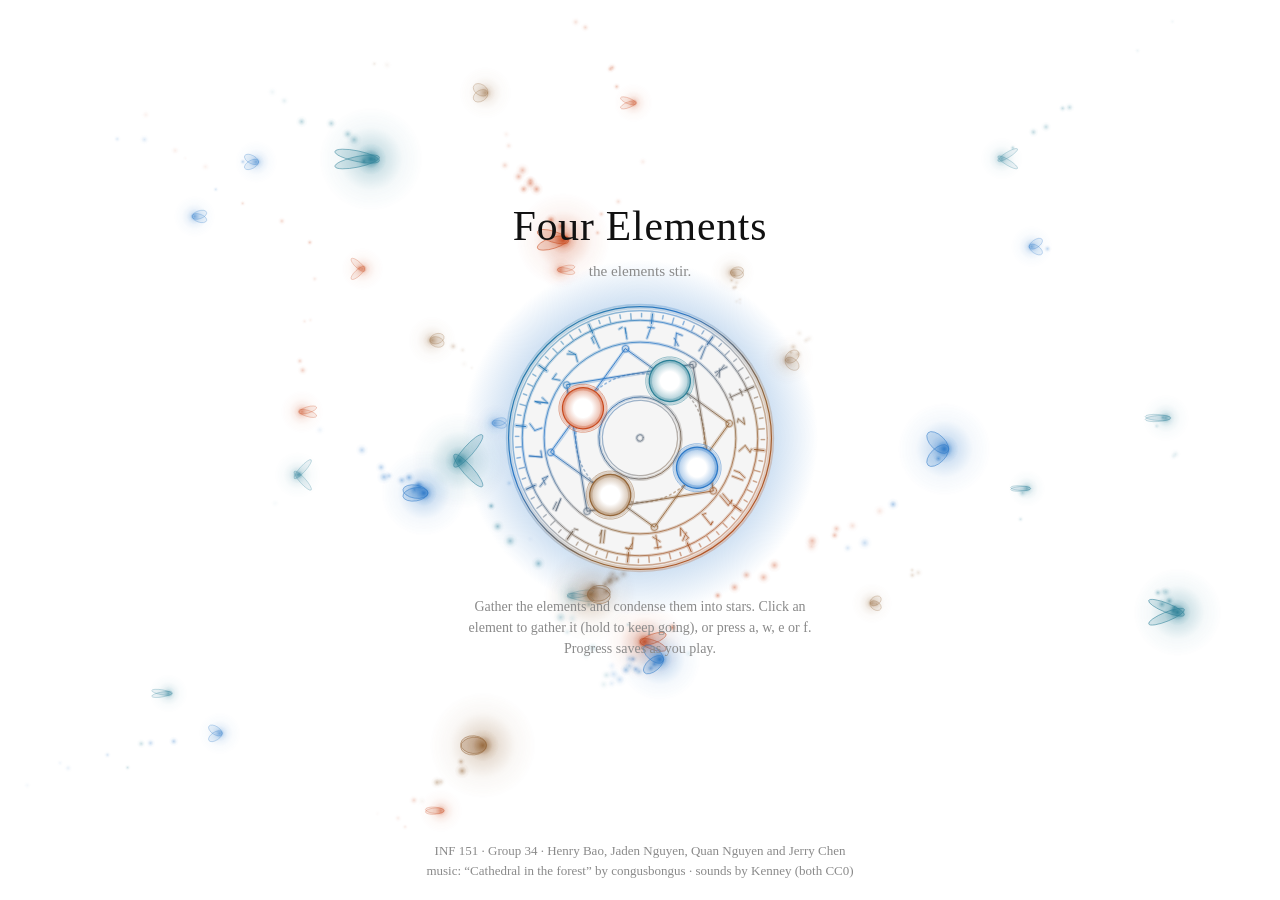
==== commit 80eb2a6a: "Layer 1 Balance attempt #1 Based off of Quan's branch" ====
--- a/index.html
+++ b/index.html
@@ -22,8 +22,6 @@
   .play:focus-visible { outline: 2px solid var(--fg); outline-offset: 2px; }
   .play:active { transform: translateY(1px); }
   .saved { margin: 0; color: var(--muted); font-size: 0.8125em; }
-  .demo-link { color: var(--muted); font-size: 0.875em; }
-  .demo-link:hover, .demo-link:focus-visible { color: var(--fg); }
   .menu .confirm { display: flex; gap: 10px; align-items: baseline; font-size: 0.875em; }
   .hint { margin: 0; color: var(--muted); font-size: 0.875em; max-width: 26em; line-height: 1.5; }
   .credits { margin: 0; color: var(--muted); font-size: 0.8125em; text-align: center; line-height: 1.5; }
@@ -69,7 +67,7 @@
 
   /* dialog bubble, centred in the hole */
   .dialog { position: fixed; inset: 0; z-index: 7; display: grid; place-items: center; pointer-events: none; }
-  .bubble { --c: var(--fg); font: inherit; font-size: clamp(1.05rem, 2.6vw, 1.9rem); color: var(--fg); background: var(--bg); border: 1px solid var(--c); border-radius: 999px; padding: .65em 1.4em; max-width: min(86vw, 22em); cursor: pointer; opacity: 0; pointer-events: none; box-shadow: 0 0 24px -6px var(--c); position: relative; will-change: transform, opacity; -webkit-tap-highlight-color: transparent; }
+  .bubble { --c: var(--fg); font: inherit; font-size: clamp(.95rem, 2.2vw, 1.6rem); color: var(--fg); background: var(--bg); border: 1px solid var(--c); border-radius: 1.4em; padding: .6em 1.3em; width: max-content; max-width: min(84vw, 20em); line-height: 1.3; text-align: center; cursor: pointer; opacity: 0; pointer-events: none; box-shadow: 0 0 24px -6px var(--c); position: relative; will-change: transform, opacity; -webkit-tap-highlight-color: transparent; }
   .bubble::after { content: ""; position: absolute; inset: -4px; border-radius: inherit; box-shadow: 0 0 44px 4px var(--c); opacity: 0; pointer-events: none; }
   .bubble:hover { background: color-mix(in srgb, var(--c) 14%, var(--bg)); }
   .bubble:focus-visible { outline: 2px solid var(--fg); outline-offset: 4px; }
@@ -122,9 +120,8 @@
     <div class="menu">
       <a class="play" id="play" href="game.html" aria-label="play">play.</a>
       <p class="saved" id="saved" hidden></p>
-      <a class="demo-link" href="combat/index.html">combat demo (layer 3).</a>
     </div>
-    <p class="hint">Gather the elements, keep them in balance, and fend off the vagrants. Click an element to gather it, or press a, w, e or f. Progress saves as you play.</p>
+    <p class="hint">Gather the elements and condense them into stars. Click an element to gather it (hold to keep going), or press a, w, e or f. Progress saves as you play.</p>
   </main>
   <p class="credits">INF 151 · Group 34 · Henry Bao, Jaden Nguyen, Quan Nguyen and Jerry Chen<br>music: “Cathedral in the forest” by congusbongus · sounds by Kenney (both CC0)</p>
 
@@ -160,7 +157,7 @@
     if (q.has('el') || q.has('reset')) { try { history.replaceState(null, '', location.pathname); } catch (e) {} }
     try {
       const sv = JSON.parse(localStorage.getItem(FE.SAVE_KEY));
-      if (sv && sv.owned && ids.includes(sv.owned[0])) { el = sv.owned[0]; played = Math.floor(sv.played || 0); localStorage.setItem(HOME_KEY, el); }
+      if (sv && ids.includes(sv.cur)) { el = sv.cur; played = Math.floor(sv.played || 0); localStorage.setItem(HOME_KEY, el); }
     } catch (e) {}
     if (!el) { try { const h = localStorage.getItem(HOME_KEY); if (ids.includes(h)) el = h; } catch (e) {} }
     window.FEHome = { key: HOME_KEY, el };
@@ -190,7 +187,7 @@
 const TAU = Math.PI * 2;
 const ids = ['air', 'water', 'earth', 'fire'];            // hole order, clockwise from north
 const OUT = 96, HOLE_R = 47, HOLE_RAD = 15;                // circle units: outer radius, hole orbit radius, hole radius
-const LINES = ['...Huh?', 'What... happened...?', 'Where am I?', 'What... is this...?'];
+const LINES = ['The world has been destroyed', 'Gather the elements', 'Find your lost power', 'Rebuild the world'];
 const clamp = (v, a, b) => Math.min(b, Math.max(a, v));
 const lerp = (a, b, t) => a + (b - a) * t;
 const rand = (a, b) => b === undefined ? Math.random() * a : a + Math.random() * (b - a);
--- a/css/style.css
+++ b/css/style.css
@@ -1,6 +1,7 @@
-/* Four Elements - styles. Layout (after the visual target): log and vagrant | title, elements, builds | stores, works,
-   spells; the balance box underneath, quiet footer. */
+/* Four Elements - styles. Layer 1: element tabs on the left, the star in the middle, the stores bottom left, the builds on the right.
+   Layer 2 sits above it: for now just the crystal counts. */
 html { box-sizing: border-box; }
+*, *::before, *::after { box-sizing: inherit; }
 body { margin: 0; }
 [hidden] { display: none !important; }
 :root {
@@ -21,239 +22,275 @@
 }
 :root[data-theme="dark"] { --bg: #111111; --fg: #eeeeee; --muted: #6f6f6f; --line: #eeeeee; --hover: #222222; --dim: #b4b4b4; --void: #2a2a2a; --air-ink: var(--air); --water-ink: var(--water); --earth-ink: var(--earth); --fire-ink: var(--fire); color-scheme: dark; }
 
-html, body { background: var(--bg); color: var(--fg); }
-body { font-family: var(--serif); font-size: var(--fs, 16px); padding-block: 40px; padding-inline: 20px; }
-
-.wrap { width: 100%; margin: 0; display: grid; grid-template-columns: minmax(0, 1fr) minmax(0, 1.35fr) minmax(0, 1fr); grid-template-areas: "left center side"; gap: 32px; align-items: start; }
-.left { grid-area: left; display: flex; flex-direction: column; gap: 28px; min-width: 0; }
-.center { grid-area: center; display: flex; flex-direction: column; align-items: center; gap: 12px; min-width: 0; }
-.side { grid-area: side; display: flex; flex-direction: column; gap: 28px; min-width: 0; }
-
-.log { position: relative; height: 20em; overflow: hidden; display: flex; flex-direction: column; gap: 10px; min-width: 0; }
-.log::after { content: ""; position: absolute; left: 0; right: 0; bottom: 0; height: 60%; background: linear-gradient(to bottom, transparent, var(--bg)); pointer-events: none; }
-.log p.dim { font-style: italic; color: var(--dim); }
-.log p.warn { font-weight: bold; }
-.log p { margin: 0; line-height: 1.35; animation: fadein .6s ease; transform-origin: left center; }
+html, body { background: var(--bg); color: var(--fg); height: 100%; }
+body { font-family: var(--serif); font-size: var(--fs, 16px); overflow: hidden; }
+body[data-el="air"] { --c: var(--air-ink); } body[data-el="water"] { --c: var(--water-ink); }
+body[data-el="earth"] { --c: var(--earth-ink); } body[data-el="fire"] { --c: var(--fire-ink); }
+
+/* ---------- the two layers: layer 2 is directly above layer 1 ---------- */
+#pages { position: fixed; inset: 0; overflow: hidden; overflow: clip; }   /* clip, so focusing something on a page that is off screen can never scroll the pages out of place */
+.page { position: absolute; inset: 0; transition: transform .9s cubic-bezier(.65, 0, .2, 1); will-change: transform; }
+#pages.instant .page { transition: none; }
+#pages[data-view="1"] #page2 { transform: translateY(-100%); }
+#pages[data-view="2"] #page1 { transform: translateY(100%); }
+#page3 { transform: translateX(100%); }
+#pages[data-view="3"] #page1 { transform: translateY(100%); }
+#pages[data-view="3"] #page2 { transform: translateX(-100%); }
+#pages[data-view="3"] #page3 { transform: none; }
+
+.nav { position: absolute; left: 50%; transform: translateX(-50%); z-index: 6; font: inherit; font-size: .875em; color: var(--muted); background: none; border: 0; padding: 4px 12px; cursor: pointer; letter-spacing: .04em; animation: bobnav 2.8s ease-in-out infinite; }
+.nav:hover { color: var(--fg); text-decoration: underline; text-underline-offset: 3px; }
+.nav:focus-visible { outline: 2px solid var(--fg); outline-offset: 2px; }
+.nav.up { top: 4px; } .nav.down { bottom: 44px; color: #8d9bc4; }
+.nav.down:hover { color: #fff; }
+@keyframes bobnav { 0%, 100% { margin-top: 0; } 50% { margin-top: -3px; } }
+
+/* ---------- layer 1 ---------- */
+#page1 { display: grid; grid-template-rows: auto minmax(0, 1fr); padding: 30px 24px 48px; }
+.l1-top { position: relative; z-index: 2; text-align: center; }
+.game-title { font-size: 1.6em; font-weight: normal; margin: 0; }
+.goal { margin: 4px 0 0; font-style: italic; color: var(--dim); min-height: 1.4em; }
 @keyframes fadein { from { opacity: 0; } to { opacity: 1; } }
 
-.game-title { font-size: 1.6em; font-weight: normal; margin: 0; }
-.game-sub { margin: -8px 0 4px; color: var(--muted); font-size: 0.875em; }
-.goal { margin: -2px 0 2px; max-width: 30em; text-align: center; font-style: italic; line-height: 1.4; }
-.center h2 { font-size: 1em; font-weight: normal; margin: 8px 0 0; color: var(--muted); }
-.stack { display: flex; flex-direction: column; align-items: center; gap: 12px; }
+.l1-main { display: grid; grid-template-columns: minmax(110px, 140px) minmax(0, 1fr) minmax(260px, 340px); gap: 24px; min-height: 0; padding-top: 6px; }
+.l1-main > .tabs { grid-column: 1; grid-row: 1; }
+.l1-main > .upgrades { grid-column: 3; grid-row: 1; }
+/* The stage is the display box for the star: it covers the whole page behind the side panels, so the star is exactly centred
+   and ripples, flying bits and glows have all the room there is. (effects.js sizes the star from the room between the panels.) */
+.stage { position: absolute; inset: 0; z-index: 0; min-width: 0; min-height: 0; }
+.core-wrap { position: absolute; inset: 0; pointer-events: none; }
+#core { display: block; width: 100%; height: 100%; }
+#core-btn { position: absolute; left: 50%; top: 50%; transform: translate(-50%, -50%); width: 160px; height: 160px; padding: 0; border: 0; border-radius: 50%; background: transparent; cursor: pointer; pointer-events: auto; touch-action: manipulation; -webkit-tap-highlight-color: transparent; user-select: none; -webkit-user-select: none; }
+#core-btn:focus-visible { outline: 2px solid var(--fg); outline-offset: 3px; }
+.cond { position: absolute; left: 50%; top: calc(50% + var(--sr, 110px) * 1.3 + 8px); transform: translateX(-50%); width: min(440px, var(--free, 440px)); transition: top .6s ease; text-align: center; z-index: 2; pointer-events: auto; }
+.cond-info { font-size: .875em; color: var(--dim); font-variant-numeric: tabular-nums; }
+.cond-bar { height: 5px; border: 1px solid var(--c, var(--line)); margin: 6px 0 10px; overflow: hidden; }
+.cond-bar > i { display: block; height: 100%; width: 0; background: var(--c, var(--fg)); transition: width .2s ease; }
+.cond-btns { display: flex; gap: 12px; justify-content: center; flex-wrap: wrap; }
 
 button.el {
   font: inherit; color: var(--fg); background: var(--bg);
   border: 1px solid var(--line); padding: 4px 0; width: 7.5em; text-align: center; cursor: pointer;
   user-select: none; -webkit-user-select: none; touch-action: manipulation;
 }
+button.el.wide { width: auto; padding: 6px 18px; border-color: var(--c, var(--line)); transition: box-shadow .2s ease, background .2s ease; }
 button.el:hover:not(:disabled) { background: var(--hover); text-decoration: underline; }
+button.el.wide:hover:not(:disabled) { text-decoration: none; background: color-mix(in srgb, var(--c, var(--fg)) 14%, var(--bg)); box-shadow: 0 0 14px -3px var(--c, var(--fg)); }
 button.el:focus-visible, button.link:focus-visible { outline: 2px solid var(--fg); outline-offset: 2px; }
 button.el:active:not(:disabled) { transform: translateY(1px); }
 button.el:disabled { color: var(--muted); border-color: var(--muted); cursor: default; }
-button.pick { --c: var(--fg); position: relative; overflow: visible; min-width: 17em; padding: 6px 30px; border-color: var(--c); transition: box-shadow .2s ease, background .2s ease; }
-button.pick.solo { min-width: 10em; }
-button.pick:active:not(:disabled) { transform: none; background: color-mix(in srgb, var(--c) 26%, var(--bg)); box-shadow: 0 0 18px -2px var(--c); }
-/* no opacity/transform on the pick buttons: either would trap the water droplets inside the button's stacking order */
-button.pick:disabled { box-shadow: none; border-color: color-mix(in srgb, var(--c) 40%, var(--bg)); }
-button.pick:disabled .w, button.pick:disabled .ico { opacity: .45; animation: none; text-shadow: none; }
-button.pick:disabled .ch { animation: none; }
-.hang { position: absolute; left: 0; top: 100%; width: 100%; height: 0; z-index: 20; pointer-events: none; }
-button.pick:hover:not(:disabled) { text-decoration: none; background: color-mix(in srgb, var(--c) 14%, var(--bg)); box-shadow: 0 0 14px -3px var(--c); }
-button.pick-air { --c: var(--air-ink); } button.pick-water { --c: var(--water-ink); }
-button.pick-earth { --c: var(--earth-ink); border-bottom-width: 4px; } button.pick-fire { --c: var(--fire-ink); }
-.ico { display: inline-block; width: 1.15em; height: 1.15em; margin-right: 8px; vertical-align: -0.2em; color: var(--c); }
-.ico svg { display: block; width: 100%; height: 100%; }
-.w { color: var(--c); font-weight: bold; display: inline-block; text-shadow: 0 0 8px color-mix(in srgb, var(--c) 55%, transparent); }
-.w-air { --c: var(--air-ink); } .w-water { --c: var(--water-ink); } .w-earth { --c: var(--earth-ink); } .w-fire { --c: var(--fire-ink); }
-.w-air { animation: drift 3.2s ease-in-out infinite alternate; }
-.w-water { animation: ripple 2.6s ease-in-out infinite; }
-.w-fire { animation: flicker 1.3s steps(1, end) infinite; }
-.ch { display: inline-block; font-style: normal; animation: ripple-x 2.8s ease-in-out infinite; animation-delay: calc(-3s + var(--d) * .12s); }
-/* each letter shifts in proportion to its distance from the middle, so every gap stretches by the same amount */
-@keyframes ripple-x { 0%, 100% { transform: translateX(0); opacity: 1; } 50% { transform: translateX(calc(var(--o) * 1.3px)); opacity: .75; } }
-.w.fx.w-earth { background: linear-gradient(180deg, #d9a566 0 22%, #9a6a3a 22% 44%, #c08a52 44% 66%, #7a5230 66% 84%, #b08050 84%); -webkit-background-clip: text; background-clip: text; color: transparent; text-shadow: none; animation: rumble 3.2s linear infinite; }
-@keyframes rumble { 0%, 60%, 100% { transform: translate(0, 0); } 64% { transform: translate(.7px, -.5px); } 68% { transform: translate(-.6px, .5px); } 72% { transform: translate(.5px, .6px); } 76% { transform: translate(-.7px, -.4px); } 80% { transform: translate(.4px, -.6px); } 84% { transform: translate(-.4px, .4px); } 88% { transform: translate(0, 0); } }
-.fx-room { font-style: italic; color: var(--dim); }
-@keyframes drift { from { transform: translateX(-2px); opacity: .75; } to { transform: translateX(3px); opacity: 1; } }
-@keyframes ripple { 0%, 100% { text-shadow: 0 0 4px var(--water); } 50% { text-shadow: 0 0 12px var(--water); } }
-@keyframes flicker { 0% { opacity: 1; text-shadow: 0 0 9px var(--fire); } 18% { opacity: .78; text-shadow: 0 0 4px var(--fire); } 34% { opacity: 1; text-shadow: 0 0 12px var(--fire); } 55% { opacity: .85; text-shadow: 0 0 5px var(--fire); } 72% { opacity: 1; text-shadow: 0 0 10px var(--fire); } 88% { opacity: .8; text-shadow: 0 0 6px var(--fire); } }
-.key { color: var(--muted); font-size: 0.8125em; position: absolute; right: 10px; top: 50%; transform: translateY(-50%); }
-
-button.link {
-  font: inherit; font-size: inherit; color: var(--fg); background: none; border: 0; padding: 0;
-  cursor: pointer; text-decoration: underline; text-underline-offset: 2px;
-}
+button.collapse { border-style: dashed; }
+button.collapse.armed { border-style: solid; border-color: #c4271f; color: #c4271f; background: color-mix(in srgb, #c4271f 8%, var(--bg)); }
+button.link { font: inherit; font-size: inherit; color: var(--fg); background: none; border: 0; padding: 0; cursor: pointer; text-decoration: underline; text-underline-offset: 2px; }
 button.link:disabled { color: var(--muted); text-decoration: none; cursor: default; }
 
-/* label and top padding scale with the text size, so the label stays centred on the border at every size */
+/* builds, on the right */
 .box { position: relative; border: 1px solid var(--line); padding: 1em 12px 10px; }
-.box .label { position: absolute; top: 0; left: 8px; transform: translateY(-50%); line-height: 1.2; background: var(--bg); padding: 0 4px; }
-.row { display: grid; grid-template-columns: 1fr auto; gap: 10px; line-height: 1.6; }
-.row .n { font-variant-numeric: tabular-nums; text-align: right; }
-.row.store { grid-template-columns: 1fr auto 5.5em; }
-.row .per { color: var(--muted); text-align: right; font-size: 0.8125em; font-variant-numeric: tabular-nums; }
-/* works: name, what it makes (or why it's idle), on/off switch */
-.row.work { grid-template-columns: minmax(0, 1fr) auto 2em; align-items: baseline; }
-.row.work button.link { justify-self: end; font-size: 0.8125em; color: var(--muted); }
-.row.work button.link[aria-pressed="true"] { color: var(--fg); }
-.idle { color: var(--muted); font-style: italic; }
-.blocked { color: var(--fire-ink); font-size: 0.875em; }
-.ink-air { color: var(--air-ink); } .ink-water { color: var(--water-ink); } .ink-earth { color: var(--earth-ink); } .ink-fire { color: var(--fire-ink); }
-.empty { color: var(--muted); font-style: italic; }
-.drops { position: fixed; inset: 0; overflow: hidden; pointer-events: none; z-index: 10; }
-.drop { position: absolute; width: 1.5em; height: 1.5em; color: var(--fg); will-change: transform, opacity; }
-.drop svg { width: 100%; height: 100%; display: block; }
-
-/* balance box: centred under the builds, as in the visual target */
-.tray { box-sizing: border-box; max-width: 52em; margin: 40px auto 0; padding: 1.375em 14px 12px; animation: fadein 1.2s ease; }
-.total { margin-bottom: 12px; color: var(--muted); }
-.total span { color: var(--fg); font-variant-numeric: tabular-nums; margin-left: 4px; }
-.total .cap { color: var(--muted); }
-.bar { display: flex; height: 2.2em; border: 1px solid var(--line); overflow: hidden; background: var(--void); }
-.bar > span { box-sizing: border-box; display: flex; align-items: center; justify-content: center; height: 100%; width: 0; overflow: hidden; border-right: 0 solid var(--bg); transition: width .25s ease; }
-.segin { display: flex; align-items: center; gap: 6px; white-space: nowrap; color: #111; font-size: 0.9em; transition: opacity .2s ease; }
-.segin svg { width: 1.25em; height: 1.25em; display: block; }
-.segin b { font-weight: bold; font-variant-numeric: tabular-nums; }
-.bar > span.narrow .segin { opacity: 0; }
-.legend { display: flex; flex-wrap: wrap; gap: 4px 22px; margin-top: 8px; }
-.legend .row { display: flex; gap: 8px; align-items: center; }
-.swatch { display: inline-block; width: 0.7em; height: 0.7em; border: 1px solid var(--line); background: var(--fg); }
-.status { margin-top: 6px; font-size: 0.875em; color: var(--dim); }
-.threat { display: grid; grid-template-columns: auto minmax(0, 1fr) 3em; gap: 12px; align-items: center; margin-top: 14px; }
-.threat .meter { margin: 0; --c: var(--fire-ink); }
-.threat .n { text-align: right; font-variant-numeric: tabular-nums; }
-.threat-note { margin-top: 4px; font-size: 0.8125em; color: var(--muted); }
-
-.footer { width: 100%; margin: 24px 0 0; display: flex; flex-wrap: wrap; justify-content: flex-end; gap: 6px 18px; font-size: 0.875em; color: var(--muted); }
-.star canvas { display: block; width: 100%; height: 14em; background: #050303; }
-.star .star-line { display: flex; justify-content: space-between; gap: 10px; margin-top: 8px; font-size: 0.875em; color: var(--muted); }
-.star .star-line span:first-child { color: var(--fg); }
-.star .meter { --c: var(--fire-ink); margin-top: 6px; }
-.surge-btn { animation: surge-pulse 2.4s ease-in-out infinite; }
-.surge-btn[hidden], .surge-buff[hidden] { display: none; }
-.surge-box { width: min(32em, 100%); }
-.surge-box canvas { display: block; width: 100%; aspect-ratio: 480 / 320; background: #0b0b12; cursor: pointer; touch-action: manipulation; user-select: none; -webkit-user-select: none; }
-.surge-result { min-height: 1.4em; margin: 0; }
-.surge-buff { font-size: 0.875em; color: var(--muted); font-variant-numeric: tabular-nums; }
-@keyframes surge-pulse { 0%, 100% { box-shadow: 0 0 0 0 transparent; } 50% { box-shadow: 0 0 16px -3px var(--c); } }
-@media (prefers-reduced-motion: reduce) { .surge-btn { animation: none; } }
-.settings-box { width: min(26em, 100%); gap: 16px; }
-.set-row { display: grid; grid-template-columns: 7em 1fr 3em; gap: 12px; align-items: baseline; }
-.set-row .set-val { text-align: right; color: var(--muted); font-variant-numeric: tabular-nums; font-size: 0.875em; }
-.set-row input[type="range"] { width: 100%; accent-color: var(--fg); margin: 0; }
-.set-row.size .size-btns { grid-column: 2 / 4; display: flex; gap: 14px; }
-.set-row.size button { font-size: 1.15em; min-width: 1.2em; }
-.set-row .confirm, .set-row #restart-wrap { grid-column: 1 / 4; }
-.set-row .confirm { color: var(--fg); display: flex; gap: 10px; }
-
-/* multiplier above the elements */
-.mult { font-size: 2em; line-height: 1.05; font-weight: bold; font-variant-numeric: tabular-nums; color: var(--c, var(--fg)); text-shadow: 0 0 16px color-mix(in srgb, var(--c, var(--fg)) 45%, transparent); margin: 2px 0 2px; }
-
-button.upbtn { --c: var(--fg); width: auto; padding: 4px 14px; border-color: var(--c); white-space: nowrap; transition: box-shadow .2s ease, background .2s ease; }
-button.upbtn:hover:not(:disabled) { text-decoration: none; background: color-mix(in srgb, var(--c) 14%, var(--bg)); box-shadow: 0 0 14px -3px var(--c); }
-button.upbtn:disabled { border-color: color-mix(in srgb, var(--c) 40%, var(--bg)); }
-.up-sub { margin-top: 5px; font-size: 0.8125em; color: var(--muted); }
-
-/* builds: a grid of cards, bright when you can buy them; locks for the ones not found yet */
-.builds { align-self: stretch; margin-top: 16px; animation: fadein 1.2s ease; }
-.cards { display: grid; grid-template-columns: repeat(2, minmax(0, 1fr)); gap: 14px; padding-top: 4px; }
-.card.wide { grid-column: 1 / -1; min-height: 4.6em; }
+.box .label { position: absolute; top: 0; left: 8px; transform: translateY(-50%); line-height: 1.2; background: var(--bg); padding: 0 4px; z-index: 1; }
+.upgrades { display: flex; flex-direction: column; min-height: 0; margin-top: 8px; z-index: 2; background: var(--bg); }
+.cards { display: grid; grid-template-columns: minmax(0, 1fr); gap: 12px; padding: 4px 2px 2px; overflow-y: auto; min-height: 0; align-content: start; }
 .card {
-  --c: var(--fg);
   font: inherit; color: var(--fg); background: var(--bg); cursor: pointer;
-  border: 1px solid color-mix(in srgb, var(--c) 40%, var(--bg)); padding: 10px 6px; min-height: 5.6em;
+  border: 1px solid color-mix(in srgb, var(--c, var(--fg)) 40%, var(--bg)); padding: 10px 8px; min-height: 5em;
   display: flex; flex-direction: column; align-items: center; justify-content: center; gap: 4px; text-align: center;
-  animation: fadein 1.2s ease; transition: box-shadow .2s ease, background .2s ease;
-}
-.card:not(:disabled):not(.lock) { border-color: var(--c); box-shadow: inset 0 0 0 1px var(--c); }
-.card:hover:not(:disabled):not(.lock) { background: color-mix(in srgb, var(--c) 14%, var(--bg)); box-shadow: inset 0 0 0 1px var(--c), 0 0 14px -3px var(--c); }
-.card:active:not(:disabled):not(.lock) { transform: translateY(1px); }
+  animation: fadein 1s ease; transition: box-shadow .2s ease, background .2s ease;
+}
+.card:not(:disabled) { border-color: var(--c, var(--fg)); box-shadow: inset 0 0 0 1px var(--c, var(--fg)); }
+.card:hover:not(:disabled) { background: color-mix(in srgb, var(--c, var(--fg)) 14%, var(--bg)); box-shadow: inset 0 0 0 1px var(--c, var(--fg)), 0 0 14px -3px var(--c, var(--fg)); }
+.card:active:not(:disabled) { transform: translateY(1px); }
 .card:focus-visible { outline: 2px solid var(--fg); outline-offset: 2px; }
 .card:disabled { cursor: default; color: var(--dim); }
+.card.excl { border-style: dashed; }
+.card.owned, .card.owned:disabled { border-style: solid; border-color: var(--c, var(--fg)); color: var(--fg); cursor: default; box-shadow: inset 0 0 0 1px var(--c, var(--fg)), 0 0 14px -4px var(--c, var(--fg)); background: color-mix(in srgb, var(--c, var(--fg)) 10%, var(--bg)); }
+.card.owned .card-cost .have { color: var(--c, var(--fg)); font-weight: bold; }
 .card-title { line-height: 1.2; }
-.card-cost, .card-note { font-size: 0.75em; color: var(--muted); font-variant-numeric: tabular-nums; line-height: 1.3; }
+.card-cost, .card-note { font-size: .75em; color: var(--muted); font-variant-numeric: tabular-nums; line-height: 1.3; }
 .card-cost .have { color: var(--fg); }
-.card.lock { cursor: default; color: var(--muted); border-color: color-mix(in srgb, var(--muted) 55%, var(--bg)); }
-.card.lock svg { width: 1.5em; height: 1.5em; }
-.card.done { border-style: dashed; }
-.card.done .card-cost { color: var(--fg); }
-/* pages of builds: arrows, a dot per page, and the page's name */
-.pager { display: flex; align-items: center; justify-content: center; gap: 12px; margin-top: 12px; color: var(--muted); }
-.pager button.link { text-decoration: none; font-size: 0.9em; padding: 2px 4px; }
-.pager button.link:disabled { opacity: .35; }
-.dots { display: flex; gap: 8px; }
-.dot { width: 9px; height: 9px; border-radius: 50%; border: 1px solid var(--fg); background: none; padding: 0; cursor: pointer; }
-.dot.on { background: var(--fg); }
-.dot:focus-visible { outline: 2px solid var(--fg); outline-offset: 2px; }
-.pg-name { font-size: 0.8125em; min-width: 6em; text-align: center; }
-
-/* spells: conjure, then the spells you hold. They only become buttons while a vagrant is here. */
-.spell-list { display: grid; grid-template-columns: repeat(2, minmax(0, 1fr)); gap: 6px 16px; margin-top: 12px; }
-.spell-list:empty { display: none; }
-.spells .empty { margin-top: 10px; }
-button.spell {
-  font: inherit; color: var(--fg); background: none; border: 1px solid transparent; padding: 2px 6px; margin: 0 -6px;
-  display: flex; justify-content: space-between; align-items: baseline; gap: 8px; text-align: left; cursor: pointer;
-}
-button.spell .n { font-variant-numeric: tabular-nums; color: var(--dim); white-space: nowrap; }
-button.spell b { font-weight: normal; font-size: 0.8125em; }
-button.spell.strong b { color: var(--fg); font-weight: bold; }
-button.spell.weak b { color: var(--muted); }
-button.spell:not(:disabled) { border-color: color-mix(in srgb, var(--fg) 35%, var(--bg)); }
-button.spell:hover:not(:disabled) { background: var(--hover); border-color: var(--fg); }
-button.spell:focus-visible { outline: 2px solid var(--fg); outline-offset: 2px; }
-button.spell:disabled { cursor: default; }
-
-/* the vagrant: health and time left */
-.encounter { --c: var(--fg); animation: fadein .6s ease; }
-.foe { line-height: 1.4; }
-.meter { height: 6px; border: 1px solid var(--line); overflow: hidden; margin-top: 10px; }
-.meter > i { display: block; height: 100%; width: 0; background: var(--c); }
-.meter.time > i { background: var(--muted); }
-.meter-note { display: flex; justify-content: space-between; gap: 10px; margin-top: 3px; font-size: 0.8125em; color: var(--muted); font-variant-numeric: tabular-nums; }
-.meter-note span:first-child { color: var(--fg); }
-.foe-hint { margin-top: 10px; font-size: 0.875em; color: var(--dim); }
-
-/* end of the prototype */
-.overlay { position: fixed; inset: 0; z-index: 30; display: grid; place-items: center; padding: 16px; background: color-mix(in srgb, var(--bg) 75%, transparent); animation: fadein .6s ease; }
-.end-box { box-sizing: border-box; width: min(32em, 100%); background: var(--bg); padding: 1.5em 20px 18px; display: flex; flex-direction: column; gap: 12px; }
-.end-box p { margin: 0; line-height: 1.45; }
-.end-box .stats { color: var(--muted); font-size: 0.875em; }
-.end-box button.el { width: auto; padding: 4px 16px; }
-.end-box .end-btns { display: flex; flex-wrap: wrap; gap: 10px; }
-.end-box .credits { color: var(--muted); font-size: 0.8125em; }
-
-/* tutorial: one tip at a time in the corner, an outline on what it is about, and the "how to play." guide */
-.tip { position: fixed; left: 20px; bottom: 20px; z-index: 20; box-sizing: border-box; width: min(22em, calc(100% - 32px)); background: var(--bg); padding: 1.1em 14px 10px; display: flex; flex-direction: column; gap: 6px; box-shadow: 0 6px 24px -10px color-mix(in srgb, var(--fg) 45%, transparent); animation: fadein .6s ease; }
-.tip .tip-title { font-weight: normal; font-style: italic; color: var(--dim); font-size: 0.875em; }
-.tip p { margin: 0; line-height: 1.4; }
-.tip button.link { align-self: flex-end; }
-.tip-on { outline: 2px dashed var(--fg); outline-offset: 5px; }   /* no animation: it would replace the target's own */
-.guide-box { width: min(34em, 100%); }
-/* only the list scrolls, so the box's label (which sits on its top border) is never clipped */
-#guide-tips { display: flex; flex-direction: column; gap: 12px; max-height: calc(100vh - 20em); min-height: 4em; overflow-y: auto; padding-right: 6px; }
-.guide-tip b { font-weight: normal; font-style: italic; color: var(--dim); }
-.guide-tip p { margin: 2px 0 0; }
-.guide-box .end-btns { align-items: baseline; gap: 10px 18px; }
-@media (prefers-reduced-motion: reduce) { .tip { animation: none; } }
-@media (max-width: 640px) { .tip { left: 16px; bottom: 16px; } }
-
-@media (prefers-reduced-motion: reduce) { .log p, .w, .ch, .tray, .builds, .card, .encounter, .overlay { animation: none; } .bar > span { transition: none; } }
-
-/* narrower screens: log and vagrant above the elements on the left, the boxes on the right; buttons never wider than their column */
-@media (max-width: 980px) {
-  .wrap { grid-template-columns: minmax(0, 1fr) minmax(0, 1fr); grid-template-areas: "left side" "center side"; gap: 24px 32px; }
-  .log { height: 9em; }
-  .stack { max-width: 100%; }
-  button.pick:not(.solo) { min-width: 0; width: 17em; max-width: 100%; }
-  button.upbtn { white-space: normal; max-width: 100%; }
-}
-/* phones: one column */
-@media (max-width: 640px) {
-  body { padding-block: 24px; padding-inline: 16px; }
-  .wrap { grid-template-columns: minmax(0, 1fr); grid-template-areas: "left" "center" "side"; gap: 24px; }
-  .log { height: 6.5em; }                                    /* fixed, so new lines never push the button under your finger */
-  .tray { margin-top: 28px; }
-  .spell-list { grid-template-columns: minmax(0, 1fr); }
-}
+
+/* stores, bottom left */
+.store { position: absolute; left: 24px; bottom: 50px; width: min(300px, 40vw); z-index: 3; background: var(--bg); }
+.s-main { display: flex; align-items: center; gap: 8px; }
+.s-ico { width: 1.25em; height: 1.25em; color: var(--c, var(--fg)); flex: none; } .s-ico svg { display: block; width: 100%; height: 100%; }
+.s-name { color: var(--c, var(--fg)); font-weight: bold; }
+.s-n { margin-left: auto; font-size: 1.4em; font-variant-numeric: tabular-nums; }
+.s-line { margin-top: 3px; font-size: .8125em; color: var(--muted); font-variant-numeric: tabular-nums; }
+
+.ink-air { color: var(--air-ink); } .ink-water { color: var(--water-ink); } .ink-earth { color: var(--earth-ink); } .ink-fire { color: var(--fire-ink); }
+
+
+
+
+/* ---------- footer: always along the bottom of the screen ---------- */
+.footer { position: fixed; left: 0; right: 0; bottom: 0; z-index: 30; padding: 10px 24px; display: flex; flex-wrap: wrap; justify-content: flex-end; gap: 6px 18px; font-size: .875em; color: var(--muted); pointer-events: none; transition: color .6s ease; }
+.footer > * { pointer-events: auto; }
+.footer .size { display: flex; gap: 10px; align-items: baseline; }
+.footer .size button { font-size: 1.15em; min-width: 1.2em; }
+.footer .confirm { color: var(--fg); display: flex; gap: 10px; }
+body.v3 .footer { display: none; }
+/* TESTING ONLY button, bottom right */
+.footer button.testing { color: #c4271f; text-decoration: none; border: 1px dashed currentColor; padding: 1px 9px; letter-spacing: .06em; font-size: .95em; }
+.footer button.testing:hover { background: color-mix(in srgb, #c4271f 12%, transparent); }
+body.v2 .footer button.testing { color: #ff8a7a; }
+body.v2 .footer { color: #8d9bc4; } body.v2 .footer button.link, body.v2 .footer .confirm { color: #cdd7f5; } body.v2 .footer button.link:disabled { color: #566089; }
+
+#nova { position: fixed; inset: 0; width: 100%; height: 100%; z-index: 100; display: none; }
+.toast { position: fixed; left: 50%; bottom: 56px; transform: translateX(-50%); z-index: 40; max-width: min(34em, 90vw); padding: 10px 18px; text-align: center; line-height: 1.4; border: 1px solid #aebcff; border-radius: 10px; background: rgba(8, 12, 32, .92); color: #eef1ff; box-shadow: 0 0 26px -6px rgba(150, 170, 255, .8); }
+.toast.show { animation: toastin .5s ease; }
+@keyframes toastin { from { opacity: 0; transform: translate(-50%, 10px); } to { opacity: 1; transform: translate(-50%, 0); } }
+
+@media (prefers-reduced-motion: reduce) { .nav, .card { animation: none; } .page { transition-duration: .01s; } }
+
+/* narrower screens: the builds go under the star */
+@media (max-width: 860px) {
+  #page1 { overflow-y: auto; }
+  .l1-main { grid-template-columns: minmax(0, 1fr); }
+  .l1-main > .tabs, .l1-main > .upgrades, .stage { grid-column: 1; grid-row: auto; }
+  .stage { position: relative; inset: auto; height: 560px; }          /* its own box in the narrow layout; the star is centred in it */
+  .upgrades { max-height: none; }
+  .store { position: relative; width: auto; margin: 16px 0 0; }
+  #page1 { grid-template-rows: auto auto auto; }
+}
+
+
+/* element tabs, left of the star */
+.tabs { display: flex; flex-direction: column; gap: 10px; align-self: start; padding-top: 6px; z-index: 3; }
+.tab { --tc: var(--fg); font: inherit; display: flex; align-items: center; gap: 8px; width: 100%; padding: 7px 10px; color: var(--fg); background: var(--bg); text-align: left; cursor: pointer;
+  border: 1px solid color-mix(in srgb, var(--tc) 55%, var(--bg)); user-select: none; -webkit-user-select: none; touch-action: manipulation; }
+.tab[data-el="air"] { --tc: var(--air-ink); } .tab[data-el="water"] { --tc: var(--water-ink); } .tab[data-el="earth"] { --tc: var(--earth-ink); } .tab[data-el="fire"] { --tc: var(--fire-ink); }
+.t-ico { width: 1.2em; height: 1.2em; color: var(--tc); flex: none; } .t-ico svg { display: block; width: 100%; height: 100%; }
+.t-mark { margin-left: auto; font-size: .7em; color: var(--tc); opacity: 0; }
+.tab:hover:not(.active) { background: color-mix(in srgb, var(--tc) 12%, var(--bg)); }
+.tab:focus-visible { outline: 2px solid var(--fg); outline-offset: 2px; }
+.tab.active { background: color-mix(in srgb, #000 24%, var(--bg)); border-color: var(--tc); box-shadow: inset 4px 0 0 var(--tc); font-weight: bold; cursor: default; }
+.tab.active .t-mark { opacity: 1; }
+
+/* layer 1 -> layer 2 link: grey until the first crystal, then white with a black outline */
+.nav.up:not(.unlocked) { cursor: default; text-decoration: none; }
+.nav.up.unlocked { color: #fff; text-shadow: -1px -1px 0 #000, 1px -1px 0 #000, -1px 1px 0 #000, 1px 1px 0 #000, 0 0 3px #000; }
+.nav.up.unlocked:hover { color: #fff; }
+
+/* the goal line, once layer 2 is open */
+.goal.glow { font-style: normal; color: var(--fg); letter-spacing: .05em; }
+
+/* stores: every element, the current one open */
+.s-row + .s-row { margin-top: 7px; }
+.s-row[data-el="air"] { --c: var(--air-ink); } .s-row[data-el="water"] { --c: var(--water-ink); } .s-row[data-el="earth"] { --c: var(--earth-ink); } .s-row[data-el="fire"] { --c: var(--fire-ink); }
+.s-row:not(.cur) { opacity: .7; }
+.s-row:not(.cur) .s-n { font-size: 1.1em; }
+
+/* ---------- layer 2: army / stardust on the left, units on the right ---------- */
+#page2 { background: #04060f; color: #e9eefc; display: grid; grid-template-columns: minmax(0, 1fr) minmax(0, 1fr); }
+.l2-left, .l2-right { min-width: 0; min-height: 0; padding: 22px 28px 64px; display: flex; flex-direction: column; }
+.l2-right { justify-content: flex-start; align-items: center; gap: 14px; padding-top: 44px; border-left: 1px solid rgba(170, 190, 255, .14); }
+#page2 button.el, #page3 button.el { background: rgba(255, 255, 255, .05); color: #e9eefc; border-color: rgba(190, 205, 255, .55); }
+#page2 button.el:hover:not(:disabled), #page3 button.el:hover:not(:disabled) { background: rgba(190, 205, 255, .16); box-shadow: 0 0 14px -3px #aebcff; text-decoration: none; }
+#page2 button.el:disabled, #page3 button.el:disabled { color: #6c7799; border-color: rgba(190, 205, 255, .2); }
+
+.l2-tabs { display: flex; gap: 24px; justify-content: center; }
+.l2-tab { font: inherit; color: #8d9bc4; background: none; border: 0; border-bottom: 1px solid transparent; padding: 4px 2px; cursor: pointer; letter-spacing: .04em; }
+.l2-tab:hover { color: #fff; }
+.l2-tab.active { color: #fff; border-bottom-color: #fff; cursor: default; }
+.l2-tab:focus-visible { outline: 2px solid #cdd7f5; outline-offset: 2px; }
+.l2-pane { position: relative; flex: 1; min-height: 0; display: flex; flex-direction: column; align-items: center; justify-content: center; }
+#army-cv { position: absolute; inset: 0; width: 100%; height: 100%; pointer-events: none; }
+
+.crystals { position: relative; z-index: 1; display: flex; flex-direction: column; align-items: center; gap: 18px; font-size: 1.7em; }
+.crystal { text-transform: capitalize; letter-spacing: .04em; font-variant-numeric: tabular-nums; text-shadow: 0 0 14px currentColor; }
+.crystal[data-el="air"] { color: var(--air); } .crystal[data-el="water"] { color: var(--water); } .crystal[data-el="earth"] { color: var(--earth); } .crystal[data-el="fire"] { color: var(--fire); }
+
+.tier-label { width: min(600px, 100%); margin: 0; font-weight: normal; font-size: 1.6em; letter-spacing: .03em; }
+.tier-label span { color: #8d9bc4; font-size: .62em; }
+.units { width: min(600px, 100%); display: grid; grid-template-columns: minmax(0, 1fr) auto auto; column-gap: 14px; }
+/* every row is laid out on the same three columns, so the counts and the buy buttons line up exactly from row to row */
+.unit { --u: #fff; grid-column: 1 / -1; display: grid; grid-template-columns: minmax(0, 1fr) auto auto; grid-template-areas: "name n buy" "stat n buy" "desc n buy"; column-gap: 14px; row-gap: 2px; align-items: center; padding: 14px 0; border-bottom: 1px solid rgba(170, 190, 255, .12); }
+@supports (grid-template-columns: subgrid) { .unit { grid-template-columns: subgrid; } }
+.unit[data-el="air"] { --u: var(--air); } .unit[data-el="water"] { --u: var(--water); } .unit[data-el="earth"] { --u: var(--earth); } .unit[data-el="fire"] { --u: var(--fire); }
+.u-name { grid-area: name; display: flex; align-items: center; gap: 11px; font-size: 1.45em; }
+.u-name::before { content: ""; width: 9px; height: 9px; border-radius: 50%; background: var(--u); box-shadow: 0 0 10px 2px var(--u); flex: none; }
+.u-stat { grid-area: stat; color: #8d9bc4; font-size: 1.08em; }
+.u-desc { grid-area: desc; color: #6f7ea8; font-size: .95em; line-height: 1.35; min-height: 2.7em; padding-top: 3px; }   /* two lines are always reserved, so every row is the same height */
+.u-n { grid-area: n; min-width: 2.6em; text-align: right; font-size: 2em; font-variant-numeric: tabular-nums; }
+.unit button.el { grid-area: buy; width: 10.5em; padding: 8px 0; font-size: 1.1em; white-space: nowrap; text-align: center; }   /* the same size for every unit, with some room inside */
+
+.venture { position: relative; width: min(600px, 100%); display: flex; flex-direction: column; align-items: center; gap: 14px; margin-top: auto; }
+.venture button.el { font-size: 1.9em; padding: 16px 64px; letter-spacing: .06em; }
+.venture .tip { position: absolute; bottom: calc(100% + 10px); left: 50%; transform: translateX(-50%); width: min(26em, 100%); padding: 10px 14px; border: 1px solid rgba(190, 205, 255, .4); background: rgba(6, 9, 26, .96); font-size: 1.05em; line-height: 1.45; text-align: center; opacity: 0; pointer-events: none; transition: opacity .2s ease; }
+.venture .tip b { color: #ff8a7a; font-weight: normal; }
+.venture:hover .tip, .venture:focus-within .tip { opacity: 1; }
+.target { display: flex; align-items: center; justify-content: center; gap: 14px; color: #c3cdef; font-size: 1.15em; letter-spacing: .04em; }
+.target .t-name { min-width: 15em; text-align: center; }
+.target .arrow { font: inherit; font-size: .9em; color: #cdd7f5; background: none; border: 1px solid rgba(190, 205, 255, .35); padding: 2px 10px; cursor: pointer; }
+.target .arrow:hover:not(:disabled) { background: rgba(190, 205, 255, .16); border-color: #aebcff; }
+.target .arrow:disabled { color: #4a5578; border-color: rgba(190, 205, 255, .12); cursor: default; }
+.target .arrow:focus-visible { outline: 2px solid #cdd7f5; outline-offset: 2px; }
+
+.dust-n { position: relative; z-index: 1; font-size: 1.2em; letter-spacing: .04em; font-variant-numeric: tabular-nums; margin-top: 10px; }
+.tree { position: relative; flex: 1; width: min(560px, 100%); min-height: 260px; }
+.tree svg { position: absolute; inset: 0; width: 100%; height: 100%; }
+.tree line { stroke: rgba(170, 190, 255, .25); stroke-width: 1; vector-effect: non-scaling-stroke; }
+.tree line.next { stroke: rgba(190, 205, 255, .55); stroke-dasharray: 3 4; }
+.tree line.on { stroke: #fff; }
+.node { position: absolute; transform: translate(-50%, -50%); width: min(11.5em, 44%); padding: 8px 10px; font: inherit; text-align: center; color: #6c7799; background: #04060f; border: 1px solid rgba(170, 190, 255, .22); cursor: default; }
+.node span { display: block; }
+.node .n-name { line-height: 1.25; }
+.node .n-desc, .node .n-cost { font-size: .75em; font-variant-numeric: tabular-nums; }
+.node .n-desc { margin: 3px 0; }
+.node.avail { color: #c3cdef; border-color: rgba(190, 205, 255, .5); }
+.node.can { color: #fff; border-color: #fff; cursor: pointer; box-shadow: 0 0 14px -4px #aebcff; }
+.node.can:hover { background: linear-gradient(rgba(190, 205, 255, .14), rgba(190, 205, 255, .14)), #04060f; }
+.node.owned { color: #fff; border-color: #fff; background: linear-gradient(rgba(255, 255, 255, .08), rgba(255, 255, 255, .08)), #04060f; }   /* tinted but solid: the lines stop at the box edge */
+.node:focus-visible { outline: 2px solid #cdd7f5; outline-offset: 2px; }
+
+/* ---------- layer 3: the battlefield (black, with the element colours as the only light) ---------- */
+#page3 { background: #04060f; color: #e9eefc; display: grid; grid-template-rows: auto minmax(0, 1fr) auto; padding: 14px 20px 16px; gap: 10px; }
+.c-top { display: grid; grid-template-columns: 1fr auto 1fr; align-items: center; gap: 16px; }
+.c-title { margin: 0; text-align: center; font-weight: normal; font-size: 2.8em; letter-spacing: .08em; text-shadow: 0 0 22px rgba(190, 205, 255, .35); }
+.c-side { display: flex; gap: 10px; align-items: center; }
+.c-side.right { justify-content: flex-end; }
+.c-side button.el { width: auto; padding: 7px 18px; font-size: 1.05em; min-width: 4.6em; }
+.c-field { position: relative; min-height: 0; min-width: 0; }
+#c-cv { position: absolute; inset: 0; width: 100%; height: 100%; cursor: crosshair; }
+.c-paused { position: absolute; left: 50%; top: 10px; transform: translateX(-50%); color: #8d9bc4; letter-spacing: .3em; text-transform: uppercase; font-size: .9em; pointer-events: none; }
+.c-tags { display: flex; flex-wrap: wrap; gap: 10px; align-items: flex-end; min-height: 3.2em; max-height: 9.5em; overflow-y: auto; padding: 6px 4px 4px; }
+.ctag { --u: #fff; --heal: 0; --hg: 0 0 calc(var(--heal) * 30px) calc(var(--heal) * 7px) rgba(130, 214, 255, calc(var(--heal) * .9)), inset 0 0 calc(var(--heal) * 20px) rgba(130, 214, 255, calc(var(--heal) * .8));
+  position: relative; font: inherit; font-size: .95em; color: #e9eefc; background: #02030a; cursor: pointer; text-align: left; min-width: 9.5em;
+  border: 1px solid color-mix(in srgb, #8fdcff calc(var(--heal) * 100%), var(--u)); box-shadow: 0 0 10px -2px var(--u), inset 0 0 8px -4px var(--u), var(--hg); padding: 6px 12px 15px; user-select: none; -webkit-user-select: none; }
+.ctag[data-el="air"] { --u: var(--air); } .ctag[data-el="water"] { --u: var(--water); } .ctag[data-el="earth"] { --u: var(--earth); } .ctag[data-el="fire"] { --u: var(--fire); }
+.ctag:hover { background: color-mix(in srgb, var(--u) 12%, #02030a); }
+.ctag:focus-visible { outline: 2px solid #fff; outline-offset: 2px; }
+.ctag i { font-style: normal; color: #8d9bc4; margin-left: 8px; font-variant-numeric: tabular-nums; }
+.hpb { position: absolute; left: 6px; right: 6px; bottom: 5px; height: 5px; display: flex; gap: 2px; }          /* one segment per hit point: the gaps are the dividers */
+.hpb s { flex: 1; min-width: 0; background: rgba(255, 255, 255, .1); }
+.hpb s.on { background: var(--u); box-shadow: 0 0 5px var(--u); }
+.hpb.solid { gap: 0; } .hpb.solid s { flex: none; }
+.ctag.sel { background: color-mix(in srgb, var(--u) 22%, #02030a); box-shadow: 0 0 20px 0 var(--u), inset 0 0 12px -3px var(--u), var(--hg); border-width: 2px; padding: 5px 11px 14px; }
+.ctag.sel .hpb { left: 5px; right: 5px; bottom: 4px; }
+
+/* the screen over the map before the battle: nothing happens until you click it */
+.c-start { position: absolute; inset: 0; z-index: 5; display: flex; flex-direction: column; align-items: center; justify-content: center; gap: 12px; padding: 20px; text-align: center;
+  font: inherit; color: #fff; background: rgba(3, 5, 16, .62); border: 0; cursor: pointer; }
+.c-start b { font-weight: normal; font-size: 2.3em; letter-spacing: .06em; line-height: 1.2; text-shadow: 0 0 24px rgba(190, 205, 255, .55); animation: startpulse 2.4s ease-in-out infinite; }
+.c-start span { color: #aebcff; font-size: 1.3em; letter-spacing: .04em; }
+.c-start:hover { background: rgba(3, 5, 16, .5); }
+.c-start:focus-visible { outline: 2px solid #cdd7f5; outline-offset: -6px; }
+@keyframes startpulse { 0%, 100% { opacity: .78; } 50% { opacity: 1; } }
+.c-modal { position: absolute; inset: 0; z-index: 8; display: grid; place-items: center; background: rgba(2, 3, 10, .86); }
+/* (this used to reuse the toast's slide-in, which shifts by -50% of the panel's own width and then snaps back: the jerk) */
+@keyframes panelin { from { opacity: 0; transform: translateY(10px); } to { opacity: 1; transform: none; } }
+.c-panel { width: min(30em, 90vw); padding: 26px 30px; border: 1px solid rgba(190, 205, 255, .5); background: #04060f; box-shadow: 0 0 40px -10px rgba(170, 190, 255, .7); text-align: center; line-height: 1.5; animation: panelin .4s ease; }
+.c-panel h3 { margin: 0 0 8px; font-weight: normal; font-size: 2em; letter-spacing: .06em; }
+.c-panel p { margin: 6px 0; font-size: 1.1em; }
+.c-panel .dim { color: #8d9bc4; font-size: .95em; }
+.c-panel .dust { color: #fff; text-shadow: 0 0 12px rgba(190, 205, 255, .8); }
+.c-panel .reward { margin: 16px 0 6px; padding: 10px 14px; border: 1px solid #fff; box-shadow: 0 0 18px -4px #aebcff; }
+.c-panel .reward b { display: block; font-weight: normal; font-size: 1.3em; letter-spacing: .05em; }
+.c-panel .btns { display: flex; gap: 12px; justify-content: center; flex-wrap: wrap; margin-top: 18px; }
+.c-panel button.el { width: auto; padding: 8px 20px; font-size: 1.05em; }
+
+@media (max-width: 860px) {
+  .c-title { font-size: 1.7em; }
+  .tabs { flex-direction: row; flex-wrap: wrap; justify-content: center; padding-top: 0; }
+  .tab { width: auto; }
+  #page2 { grid-template-columns: minmax(0, 1fr); grid-template-rows: minmax(300px, 1fr) auto; overflow-y: auto; }
+  .l2-right { border-left: 0; border-top: 1px solid rgba(170, 190, 255, .14); }
+}
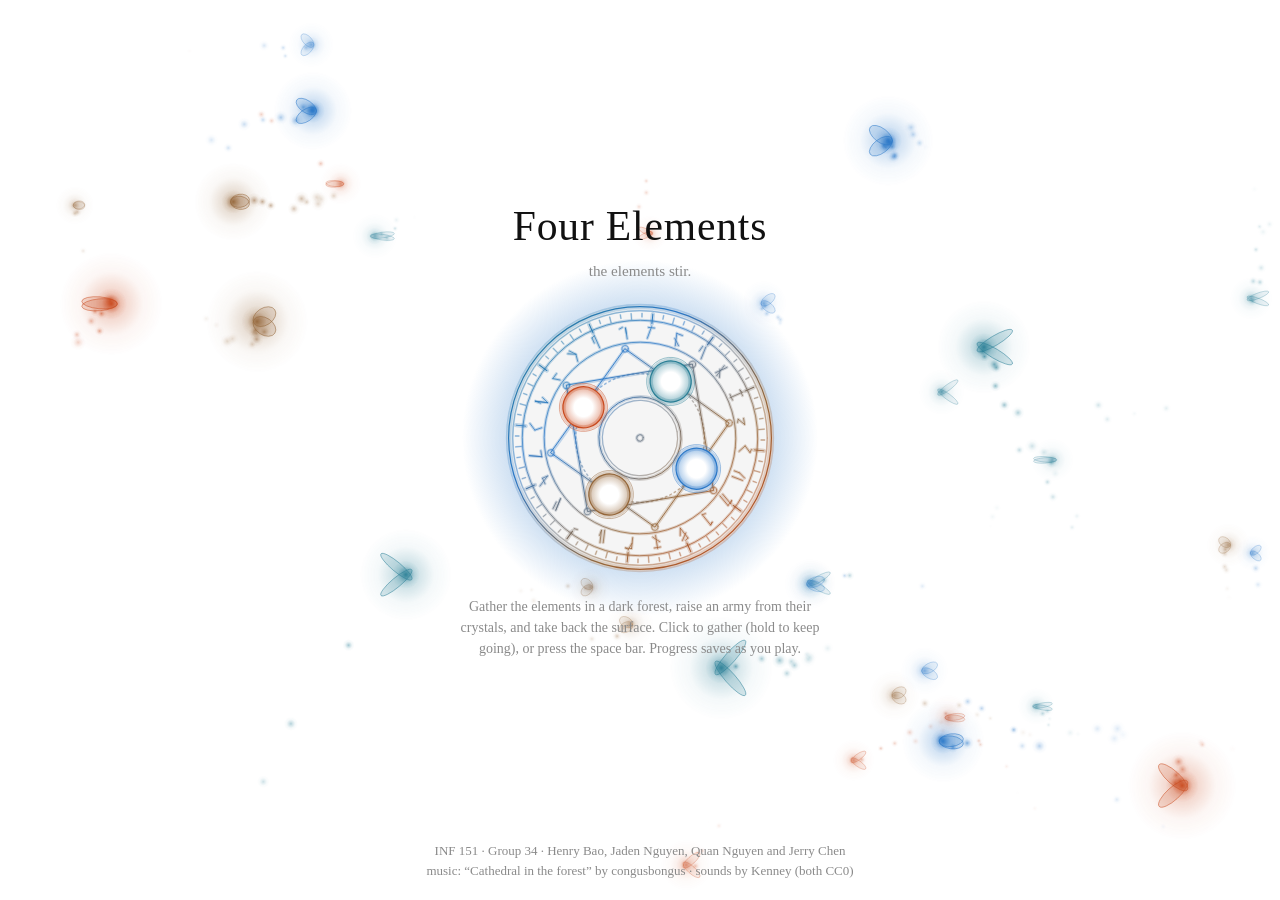
==== commit 8ffc1d76: "Beta pass: fix overlapping layout, bring back sound, hide testing tools Layout - Each page clips its" ====
--- a/index.html
+++ b/index.html
@@ -121,7 +121,7 @@
       <a class="play" id="play" href="game.html" aria-label="play">play.</a>
       <p class="saved" id="saved" hidden></p>
     </div>
-    <p class="hint">Gather the elements and condense them into stars. Click an element to gather it (hold to keep going), or press a, w, e or f. Progress saves as you play.</p>
+    <p class="hint">Gather the elements in a dark forest, raise an army from their crystals, and take back the surface. Click to gather (hold to keep going), or press the space bar. Progress saves as you play.</p>
   </main>
   <p class="credits">INF 151 · Group 34 · Henry Bao, Jaden Nguyen, Quan Nguyen and Jerry Chen<br>music: “Cathedral in the forest” by congusbongus · sounds by Kenney (both CC0)</p>
 
--- a/css/style.css
+++ b/css/style.css
@@ -29,7 +29,8 @@
 
 /* ---------- the two layers: layer 2 is directly above layer 1 ---------- */
 #pages { position: fixed; inset: 0; overflow: hidden; overflow: clip; }   /* clip, so focusing something on a page that is off screen can never scroll the pages out of place */
-.page { position: absolute; inset: 0; transition: transform .9s cubic-bezier(.65, 0, .2, 1); will-change: transform; }
+/* overflow: each page clips its own content, so a tall page (layer 2 on a short screen) can never spill onto the page below it */
+.page { position: absolute; inset: 0; overflow: hidden; transition: transform .9s cubic-bezier(.65, 0, .2, 1); will-change: transform; }
 #pages.instant .page { transition: none; }
 #pages[data-view="1"] #page2 { transform: translateY(-100%); }
 #pages[data-view="2"] #page1 { transform: translateY(100%); }
@@ -41,7 +42,9 @@
 .nav { position: absolute; left: 50%; transform: translateX(-50%); z-index: 6; font: inherit; font-size: .875em; color: var(--muted); background: none; border: 0; padding: 4px 12px; cursor: pointer; letter-spacing: .04em; animation: bobnav 2.8s ease-in-out infinite; }
 .nav:hover { color: var(--fg); text-decoration: underline; text-underline-offset: 3px; }
 .nav:focus-visible { outline: 2px solid var(--fg); outline-offset: 2px; }
-.nav.up { top: 4px; } .nav.down { bottom: 44px; color: #8d9bc4; }
+/* the down link sits in the footer row, between "back." and the footer links, so it never lands on the condense circle,
+   the Venture Forth button or the line between the two halves of layer 2 */
+.nav.up { top: 4px; } .nav.down { bottom: 6px; color: #8d9bc4; }
 .nav.down:hover { color: #fff; }
 @keyframes bobnav { 0%, 100% { margin-top: 0; } 50% { margin-top: -3px; } }
 
@@ -62,7 +65,7 @@
 #core { display: block; width: 100%; height: 100%; }
 #core-btn { position: absolute; left: 50%; top: 50%; transform: translate(-50%, -50%); width: 160px; height: 160px; padding: 0; border: 0; border-radius: 50%; background: transparent; cursor: pointer; pointer-events: auto; touch-action: manipulation; -webkit-tap-highlight-color: transparent; user-select: none; -webkit-user-select: none; }
 #core-btn:focus-visible { outline: 2px solid var(--fg); outline-offset: 3px; }
-.cond { position: absolute; left: 50%; top: calc(50% + var(--sr, 110px) * 1.3 + 8px); transform: translateX(-50%); width: min(440px, var(--free, 440px)); transition: top .6s ease; text-align: center; z-index: 2; pointer-events: auto; }
+.cond { position: absolute; left: 50%; top: calc(50% + var(--sr, 110px) * 1.3 + 8px); transform: translateX(-50%); width: min(520px, var(--free, 440px)); transition: top .6s ease; text-align: center; z-index: 2; pointer-events: auto; }
 .cond-info { font-size: .875em; color: var(--dim); font-variant-numeric: tabular-nums; }
 .cond-bar { height: 5px; border: 1px solid var(--c, var(--line)); margin: 6px 0 10px; overflow: hidden; }
 .cond-bar > i { display: block; height: 100%; width: 0; background: var(--c, var(--fg)); transition: width .2s ease; }
@@ -123,18 +126,29 @@
 /* ---------- footer: always along the bottom of the screen ---------- */
 .footer { position: fixed; left: 0; right: 0; bottom: 0; z-index: 30; padding: 10px 24px; display: flex; flex-wrap: wrap; justify-content: flex-end; gap: 6px 18px; font-size: .875em; color: var(--muted); pointer-events: none; transition: color .6s ease; }
 .footer > * { pointer-events: auto; }
-.footer .size { display: flex; gap: 10px; align-items: baseline; }
-.footer .size button { font-size: 1.15em; min-width: 1.2em; }
-.footer .confirm { color: var(--fg); display: flex; gap: 10px; }
 body.v3 .footer { display: none; }
+
+/* settings: music, sound, text size and restart, in a dialog opened from the footer (audio.js, controls.js) */
+.panel.set-box { width: min(26em, 92vw); text-align: left; }
+.panel.set-box h3 { text-align: center; }
+.set-row { display: grid; grid-template-columns: 7em 1fr 3em; gap: 12px; align-items: center; padding: 10px 0; border-top: 1px solid rgba(190, 205, 255, .14); }
+.set-row button.link { color: #e9eefc; justify-self: start; }
+.set-row button.link:disabled { color: #566089; text-decoration: none; cursor: default; }
+.set-row .set-val { text-align: right; color: #8d9bc4; font-variant-numeric: tabular-nums; font-size: .875em; }
+.set-row input[type="range"] { width: 100%; accent-color: #aebcff; margin: 0; }
+.set-row .size-btns { grid-column: 2 / 4; display: flex; gap: 18px; }
+.set-row .size-btns button { font-size: 1.15em; min-width: 1.2em; }
+.set-row .wide { grid-column: 1 / 4; }
+.set-row .confirm { color: #e9eefc; display: flex; gap: 12px; }
 /* TESTING ONLY button, bottom right */
 .footer button.testing { color: #c4271f; text-decoration: none; border: 1px dashed currentColor; padding: 1px 9px; letter-spacing: .06em; font-size: .95em; }
 .footer button.testing:hover { background: color-mix(in srgb, #c4271f 12%, transparent); }
 body.v2 .footer button.testing { color: #ff8a7a; }
-body.v2 .footer { color: #8d9bc4; } body.v2 .footer button.link, body.v2 .footer .confirm { color: #cdd7f5; } body.v2 .footer button.link:disabled { color: #566089; }
+body.v2 .footer { color: #8d9bc4; } body.v2 .footer button.link { color: #cdd7f5; }
 
 #nova { position: fixed; inset: 0; width: 100%; height: 100%; z-index: 100; display: none; }
-.toast { position: fixed; left: 50%; bottom: 56px; transform: translateX(-50%); z-index: 40; max-width: min(34em, 90vw); padding: 10px 18px; text-align: center; line-height: 1.4; border: 1px solid #aebcff; border-radius: 10px; background: rgba(8, 12, 32, .92); color: #eef1ff; box-shadow: 0 0 26px -6px rgba(150, 170, 255, .8); }
+/* pointer-events: a notice only shows; it must never swallow a click on the button under it (Venture Forth, for one) */
+.toast { position: fixed; left: 50%; bottom: 56px; transform: translateX(-50%); z-index: 40; pointer-events: none; max-width: min(34em, 90vw); padding: 10px 18px; text-align: center; line-height: 1.4; border: 1px solid #aebcff; border-radius: 10px; background: rgba(8, 12, 32, .92); color: #eef1ff; box-shadow: 0 0 26px -6px rgba(150, 170, 255, .8); }
 .toast.show { animation: toastin .5s ease; }
 @keyframes toastin { from { opacity: 0; transform: translate(-50%, 10px); } to { opacity: 1; transform: translate(-50%, 0); } }
 
@@ -179,14 +193,16 @@
 .s-row:not(.cur) .s-n { font-size: 1.1em; }
 
 /* ---------- layer 2: army / stardust on the left, units on the right ---------- */
-#page2 { background: #04060f; color: #e9eefc; display: grid; grid-template-columns: minmax(0, 1fr) minmax(0, 1fr); }
-.l2-left, .l2-right { min-width: 0; min-height: 0; padding: 22px 28px 64px; display: flex; flex-direction: column; }
-.l2-right { justify-content: flex-start; align-items: center; gap: 14px; padding-top: 44px; border-left: 1px solid rgba(170, 190, 255, .14); }
+#page2 { background: #04060f; color: #e9eefc; display: grid; grid-template-columns: minmax(0, 1fr) minmax(0, 1fr); padding-bottom: 40px; }   /* the bottom strip holds the footer and the layer link */
+/* the line between the halves stops short of the top and bottom, where the layer links sit on the middle of the page */
+#page2::after { content: ""; position: absolute; left: 50%; top: 40px; bottom: 44px; width: 1px; background: rgba(170, 190, 255, .14); pointer-events: none; }
+.l2-left, .l2-right { min-width: 0; min-height: 0; padding: 22px 28px 24px; display: flex; flex-direction: column; }
+.l2-right { justify-content: flex-start; align-items: center; gap: 14px; padding-top: 44px; overflow-y: auto; }   /* on a short screen the unit list scrolls instead of running under the footer */
 #page2 button.el, #page3 button.el { background: rgba(255, 255, 255, .05); color: #e9eefc; border-color: rgba(190, 205, 255, .55); }
 #page2 button.el:hover:not(:disabled), #page3 button.el:hover:not(:disabled) { background: rgba(190, 205, 255, .16); box-shadow: 0 0 14px -3px #aebcff; text-decoration: none; }
 #page2 button.el:disabled, #page3 button.el:disabled { color: #6c7799; border-color: rgba(190, 205, 255, .2); }
 
-.l2-tabs { display: flex; gap: 24px; justify-content: center; }
+.l2-tabs { display: flex; gap: 24px; justify-content: center; align-self: center; }
 .l2-tab { font: inherit; color: #8d9bc4; background: none; border: 0; border-bottom: 1px solid transparent; padding: 4px 2px; cursor: pointer; letter-spacing: .04em; }
 .l2-tab:hover { color: #fff; }
 .l2-tab.active { color: #fff; border-bottom-color: #fff; cursor: default; }
@@ -292,5 +308,18 @@
   .tabs { flex-direction: row; flex-wrap: wrap; justify-content: center; padding-top: 0; }
   .tab { width: auto; }
   #page2 { grid-template-columns: minmax(0, 1fr); grid-template-rows: minmax(300px, 1fr) auto; overflow-y: auto; }
-  .l2-right { border-left: 0; border-top: 1px solid rgba(170, 190, 255, .14); }
-}
+  #page2::after { display: none; }
+  .l2-right { border-top: 1px solid rgba(170, 190, 255, .14); overflow-y: visible; }
+}
+
+/* short screens (a laptop browser is often under 760 px tall): layer 2 tightens up so the units and Venture Forth fit */
+@media (max-height: 760px) {
+  .l2-right { padding-top: 36px; gap: 8px; }
+  .tier-label { font-size: 1.35em; }
+  .unit { padding: 8px 0; }
+  .u-name { font-size: 1.25em; }
+  .u-desc { min-height: 0; }
+  .venture { gap: 8px; }
+  .venture button.el { font-size: 1.5em; padding: 10px 48px; }
+  .crystals { gap: 12px; font-size: 1.45em; }
+}
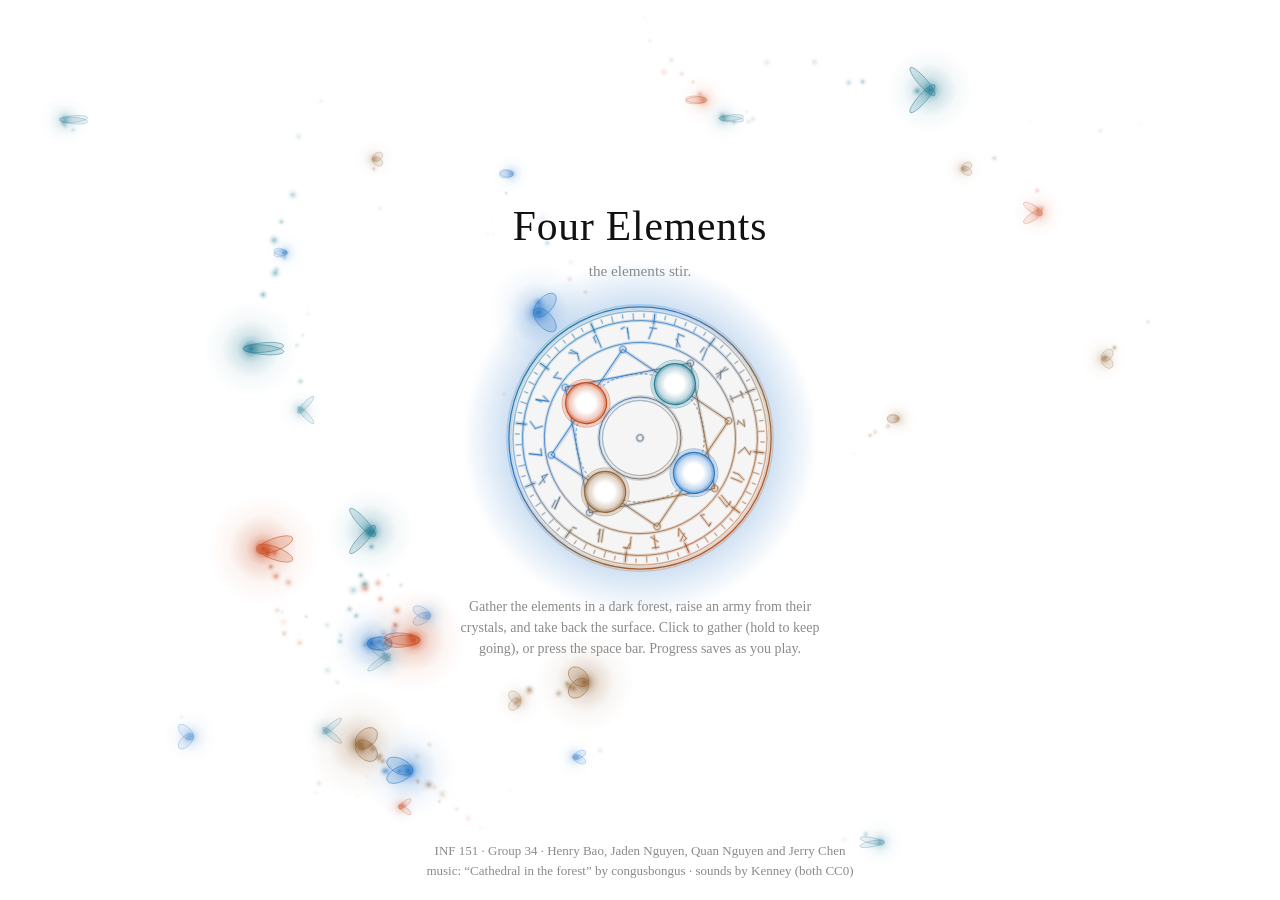
==== commit 03f48d8b: "New Animation for Earth, testing button to settings, 2 new levels and new enemies" ====
--- a/index.html
+++ b/index.html
@@ -687,7 +687,105 @@
     }
   }
 };
+// earth: jagged mountains heave up out of the ground one after another, each bigger than the last, until they cover the screen.
+// Effects: cracks open in the ground first, the screen shakes while one rises, dust billows and rocks tumble off the slopes,
+// and every mountain has a lit face, a shaded face, a lighter peak and cracks in the rock.
+function floodEarth() {
+  const ms = 3400, fade = 2900, BASE = H + 90, N = 6;
+  // peaks are [x in widths, y in heights]; the last two ranges have their peaks above the screen, so together they cover everything
+  const defs = [
+    { start: 0,    dur: 800,  x0: -.12, x1: .48,  peaks: [[.16, .52]], valley: .2 },    // a corner at the bottom left
+    { start: 480,  dur: 900,  x0: .30,  x1: 1.12, peaks: [[.78, .30]], valley: .2 },    // a bigger one on the other side
+    { start: 1000, dur: 900,  x0: -.2,  x1: .58,  peaks: [[.1, .06]], valley: .2 },     // bigger, up the left
+    { start: 1450, dur: 900,  x0: .42,  x1: 1.25, peaks: [[.9, -.02]], valley: .2 },    // bigger, up the right
+    { start: 1900, dur: 1000, x0: -.2,  x1: 1.2,  peaks: [[.05, -.1], [.3, -.26], [.55, -.14], [.78, -.3], [1, -.12]], valley: .07 }
+  ];
+  const jag = (a, b, i, amp) => {                       // a jagged line from point a to point b (zig-zag sub-points)
+    const n = 7, out = [a];
+    for (let k = 1; k < n; k++) { const t = k / n, o = (k % 2 ? 1 : -1) * amp * (.4 + hs(i * 17 + k, 3)); out.push([lerp(a[0], b[0], t) + o * .8, lerp(a[1], b[1], t) + o * .45 * (hs(i + k, 5) - .3)]); }
+    out.push(b); return out;
+  };
+  const mts = defs.map((d, i) => {
+    const pk = d.peaks.map(([a, b]) => [a * W, b * H]), amp = Math.min(W, H) * .022;
+    const ctl = [[d.x0 * W, H * 1.02]];
+    pk.forEach((p, k) => { ctl.push(p); if (k < pk.length - 1) ctl.push([(p[0] + pk[k + 1][0]) / 2, Math.max(p[1], pk[k + 1][1]) + d.valley * H]); });
+    ctl.push([d.x1 * W, H * 1.02]);
+    const sky = [], right = [];                           // the skyline, and for each peak the points of its right slope
+    for (let k = 0; k < ctl.length - 1; k++) {
+      const seg = jag(ctl[k], ctl[k + 1], i * 9 + k, amp);
+      sky.push(...(k ? seg.slice(1) : seg));
+      if (pk.some(p => p === ctl[k])) right.push({ peak: ctl[k], pts: seg, idx: k });
+    }
+    const col = mix(PAL.earth, -.3 + .3 * i / (defs.length - 1));
+    return { d, pk, sky, right, lit: col, shade: mix(col, -.3), cap: mix(col, .28), reach: H * 1.5 + 140, bound: [d.x0 * W, d.x1 * W] };
+  });
+  const parts = []; let last = 0;
+  const shakeOf = t => mts.reduce((m, o) => { const p = (t - o.d.start) / o.d.dur; return p > 0 && p < 1.15 ? Math.max(m, Math.sin(Math.min(1, p) * Math.PI) * (.4 + .6 * (1 - p))) : m; }, 0);
+  const rise = bez(.12, .8, .3, 1);
+  const spawn = (o, off, dt) => {                         // dust and rocks come off the rising slopes
+    const n = Math.round(dt * 70 + Math.random());
+    for (let j = 0; j < n; j++) {
+      const q = o.sky[Math.floor(Math.random() * o.sky.length)], x = q[0], y = q[1] + off;
+      if (y > H + 10 || y < -40 || x < -20 || x > W + 20) continue;
+      parts.push({ k: 0, x, y, vx: rand(-30, 30), vy: rand(-70, -10), s: rand(10, 24), g: rand(26, 50), life: rand(.8, 1.5), age: 0 });
+      if (Math.random() < .5) parts.push({ k: 1, x, y, vx: rand(-260, 260), vy: -rand(120, 420), s: rand(3, 9), life: rand(1, 1.6), age: 0, a: rand(TAU), va: rand(-8, 8) });
+    }
+  };
+  const draw = t => {
+    const dt = Math.min(.05, (t - last) / 1000); last = t;
+    fl.setTransform(1, 0, 0, 1, 0, 0); fl.clearRect(0, 0, W, H);
+    const sh = shakeOf(t) * 9;
+    fl.save(); fl.translate((Math.random() - .5) * 2 * sh, (Math.random() - .5) * 2 * sh);
+    // cracks open in the ground just before a mountain comes up
+    mts.forEach((o, i) => {
+      const u = (t - (o.d.start - 350)) / 750;
+      if (u <= 0 || u >= 1) return;
+      fl.strokeStyle = `rgba(30,18,8,${Math.sin(Math.PI * u) * .9})`; fl.lineWidth = 3; fl.lineJoin = 'round';
+      for (let j = 0; j < 5; j++) {
+        let x = lerp(o.bound[0], o.bound[1], (j + .5) / 5) + (hs(i + j, 20) - .5) * W * .05, y = H + 4; fl.beginPath(); fl.moveTo(x, y);
+        const steps = Math.floor(2 + 5 * Math.min(1, u * 2));
+        for (let k = 0; k < steps; k++) { x += (hs(i * 5 + j + k, 21) - .5) * 34; y -= 12 + 20 * hs(j + k, 22); fl.lineTo(x, y); }
+        fl.stroke();
+      }
+    });
+    mts.forEach((o, i) => {
+      const p = clamp((t - o.d.start) / o.d.dur, 0, 1);
+      if (p <= 0) return;
+      const off = (1 - rise(p)) * o.reach;
+      if (p < 1) spawn(o, off, dt);
+      fl.save(); fl.translate(0, off);
+      fl.beginPath(); o.sky.forEach(([x, y], k) => k ? fl.lineTo(x, y) : fl.moveTo(x, y)); fl.lineTo(o.sky[o.sky.length - 1][0], BASE); fl.lineTo(o.sky[0][0], BASE); fl.closePath();
+      fl.fillStyle = o.lit; fl.fill();
+      o.right.forEach(r => {                              // the shaded side of each peak, a lighter tip, and cracks in the rock
+        const [px, py] = r.peak, bx = px + W * .03;
+        fl.beginPath(); fl.moveTo(px, py); r.pts.slice(1).forEach(([x, y]) => fl.lineTo(x, y)); fl.lineTo(r.pts[r.pts.length - 1][0], BASE); fl.lineTo(bx, BASE); fl.closePath();
+        fl.fillStyle = o.shade; fl.fill();
+        fl.beginPath(); fl.moveTo(px, py); fl.lineTo(r.pts[2][0], r.pts[2][1]); fl.lineTo(px - (r.pts[2][0] - px) * .9, r.pts[2][1] + 6); fl.closePath();
+        fl.fillStyle = o.cap; fl.fill();
+        fl.strokeStyle = 'rgba(40,26,14,.4)'; fl.lineWidth = 2; fl.lineJoin = 'round';
+        for (let j = 0; j < 3; j++) {
+          let x = px + (j - 1) * W * .02, y = py + 14; fl.beginPath(); fl.moveTo(x, y);
+          for (let k = 0; k < 7; k++) { x += (hs(i * 7 + j + k, 30) - .45) * 30; y += 20 + 34 * hs(j + k, 31); fl.lineTo(x, y); }
+          fl.stroke();
+        }
+      });
+      fl.restore();
+    });
+    for (let i = parts.length - 1; i >= 0; i--) {         // dust and rocks, in front of the mountains
+      const q = parts[i]; q.age += dt;
+      if (q.age >= q.life) { parts.splice(i, 1); continue; }
+      const u = q.age / q.life;
+      q.x += q.vx * dt; q.y += q.vy * dt;
+      if (q.k) { q.vy += 900 * dt; q.a += q.va * dt; fl.fillStyle = mix(PAL.earth, -.45); fl.beginPath(); for (let v = 0; v < 4; v++) { const aa = q.a + v / 4 * TAU, rr = q.s * (.6 + .5 * hs(i + v, 40)); v ? fl.lineTo(q.x + Math.cos(aa) * rr, q.y + Math.sin(aa) * rr) : fl.moveTo(q.x + Math.cos(aa) * rr, q.y + Math.sin(aa) * rr); } fl.fill(); }
+      else { q.vy -= q.g * dt * .3; fl.globalAlpha = .5 * (1 - u); fl.fillStyle = '#b79a78'; fl.beginPath(); fl.arc(q.x, q.y, q.s * (1 + 2.2 * u), 0, TAU); fl.fill(); fl.globalAlpha = 1; }
+    }
+    fl.restore();
+    if (t > fade) { fl.fillStyle = rgba(PAL.earth, clamp((t - fade) / (ms - fade), 0, 1)); fl.fillRect(0, 0, W, H); }   // settles to the plain earth colour
+  };
+  return tween(ms, p => draw(p * ms)).then(() => { fl.setTransform(1, 0, 0, 1, 0, 0); fl.fillStyle = PAL.earth; fl.fillRect(0, 0, W, H); });
+}
 function flood(id, x, y) {
+  if (id === 'earth') return floodEarth();
   const maxR = Math.hypot(Math.max(x, W - x), Math.max(y, H - y)) * 1.15, ms = 2600;
   return tween(ms, p => { const e = easeIO(p); fl.clearRect(0, 0, W, H); FLOOD[id](x, y, maxR * e, e, p * ms / 1000); }).then(() => { fl.fillStyle = PAL[id]; fl.fillRect(0, 0, W, H); });
 }
--- a/css/style.css
+++ b/css/style.css
@@ -140,10 +140,10 @@
 .set-row .size-btns button { font-size: 1.15em; min-width: 1.2em; }
 .set-row .wide { grid-column: 1 / 4; }
 .set-row .confirm { color: #e9eefc; display: flex; gap: 12px; }
-/* TESTING ONLY button, bottom right */
-.footer button.testing { color: #c4271f; text-decoration: none; border: 1px dashed currentColor; padding: 1px 9px; letter-spacing: .06em; font-size: .95em; }
-.footer button.testing:hover { background: color-mix(in srgb, #c4271f 12%, transparent); }
-body.v2 .footer button.testing { color: #ff8a7a; }
+/* TESTING ONLY button, in the settings menu */
+.set-row button.testing { color: #ff8a7a; text-decoration: none; border: 1px dashed currentColor; padding: 1px 9px; letter-spacing: .06em; font-size: .95em; }
+.set-row button.testing:hover { background: color-mix(in srgb, #ff8a7a 12%, transparent); }
+.set-row .set-note { display: block; margin-top: 8px; color: #8d9bc4; font-size: .8em; line-height: 1.4; }
 body.v2 .footer { color: #8d9bc4; } body.v2 .footer button.link { color: #cdd7f5; }
 
 #nova { position: fixed; inset: 0; width: 100%; height: 100%; z-index: 100; display: none; }
@@ -300,6 +300,11 @@
 .c-panel .dust { color: #fff; text-shadow: 0 0 12px rgba(190, 205, 255, .8); }
 .c-panel .reward { margin: 16px 0 6px; padding: 10px 14px; border: 1px solid #fff; box-shadow: 0 0 18px -4px #aebcff; }
 .c-panel .reward b { display: block; font-weight: normal; font-size: 1.3em; letter-spacing: .05em; }
+.rep-table { display: grid; grid-template-columns: auto auto; gap: 0 30px; justify-content: center; text-align: left; margin: 14px 0 4px; }
+.rep-table > div + div { border-left: 1px solid rgba(190, 205, 255, .25); padding-left: 30px; }
+.rep-table b { display: block; color: #fff; margin-bottom: .4em; }
+.rep-table p.rep { margin: .25em 0; }
+.c-panel p.rep { color: #fff; margin: .35em 0; line-height: 1.45; }
 .c-panel .btns { display: flex; gap: 12px; justify-content: center; flex-wrap: wrap; margin-top: 18px; }
 .c-panel button.el { width: auto; padding: 8px 20px; font-size: 1.05em; }
 
